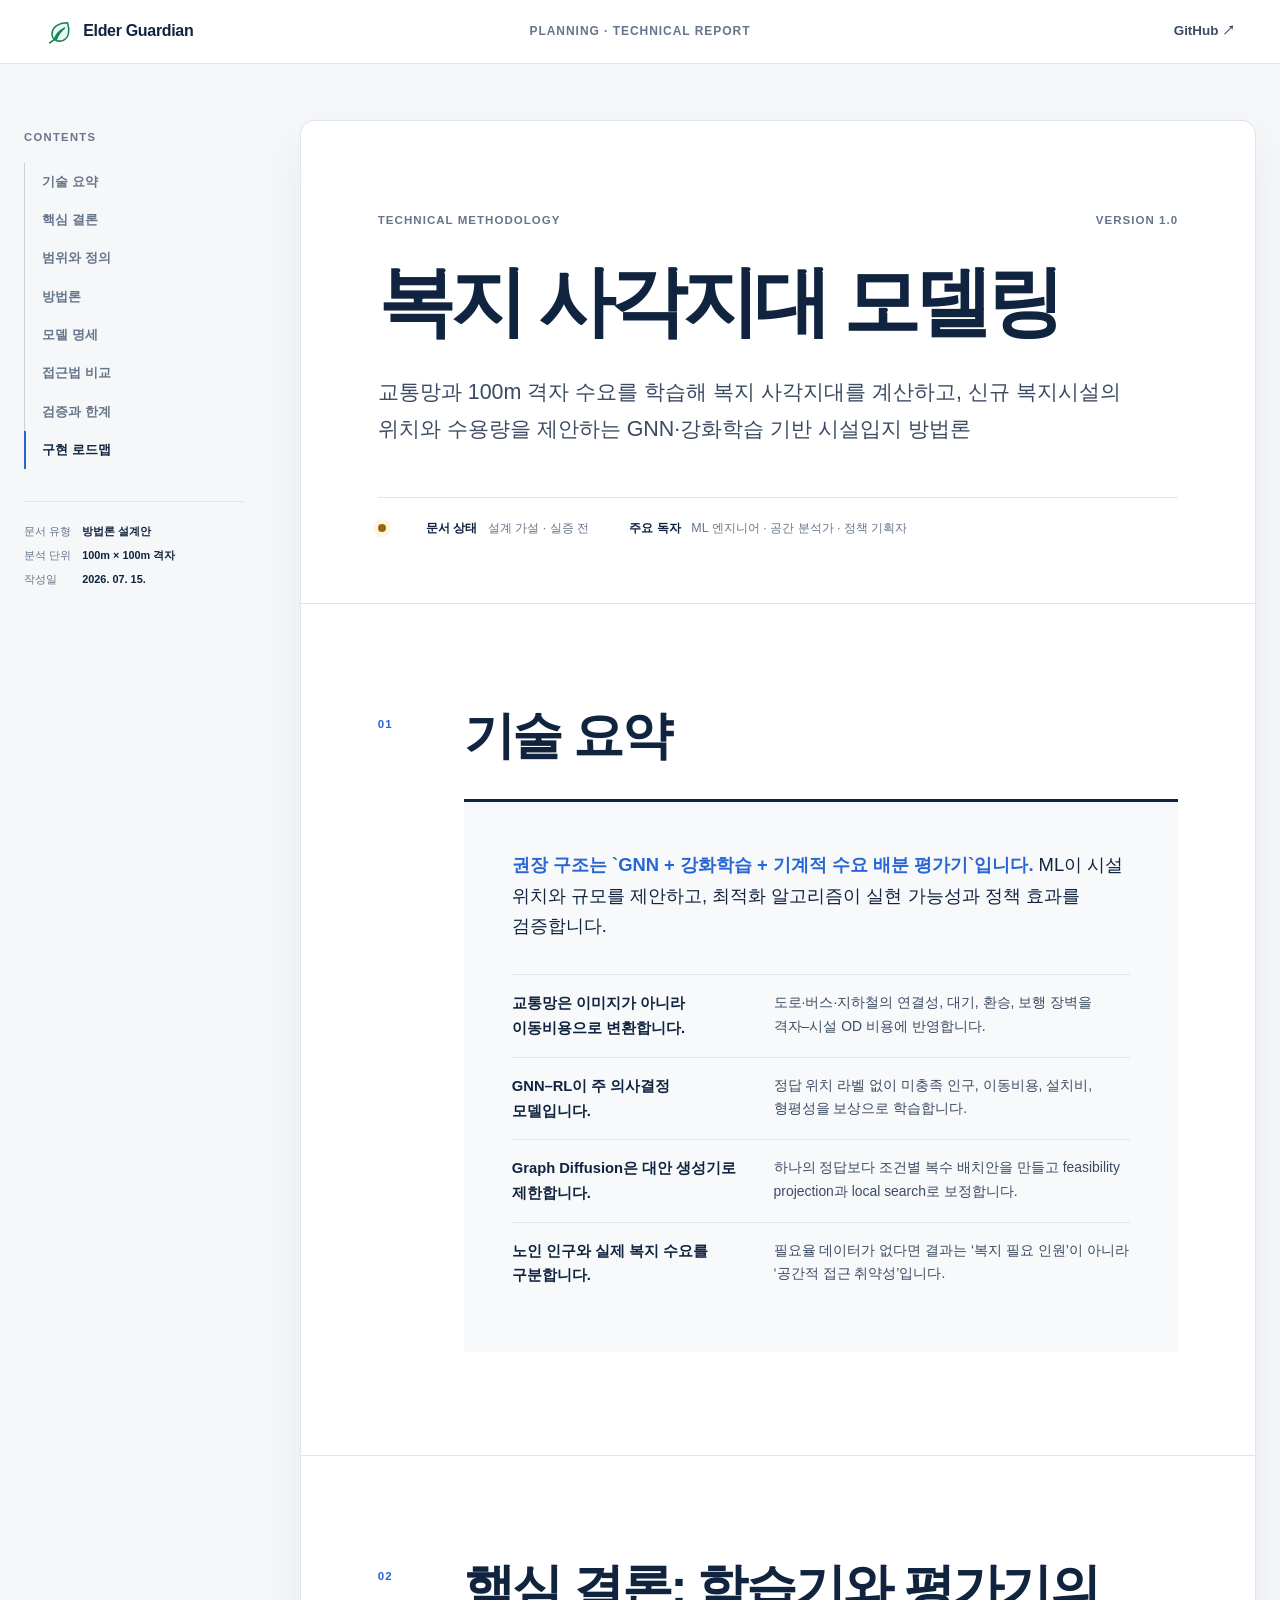
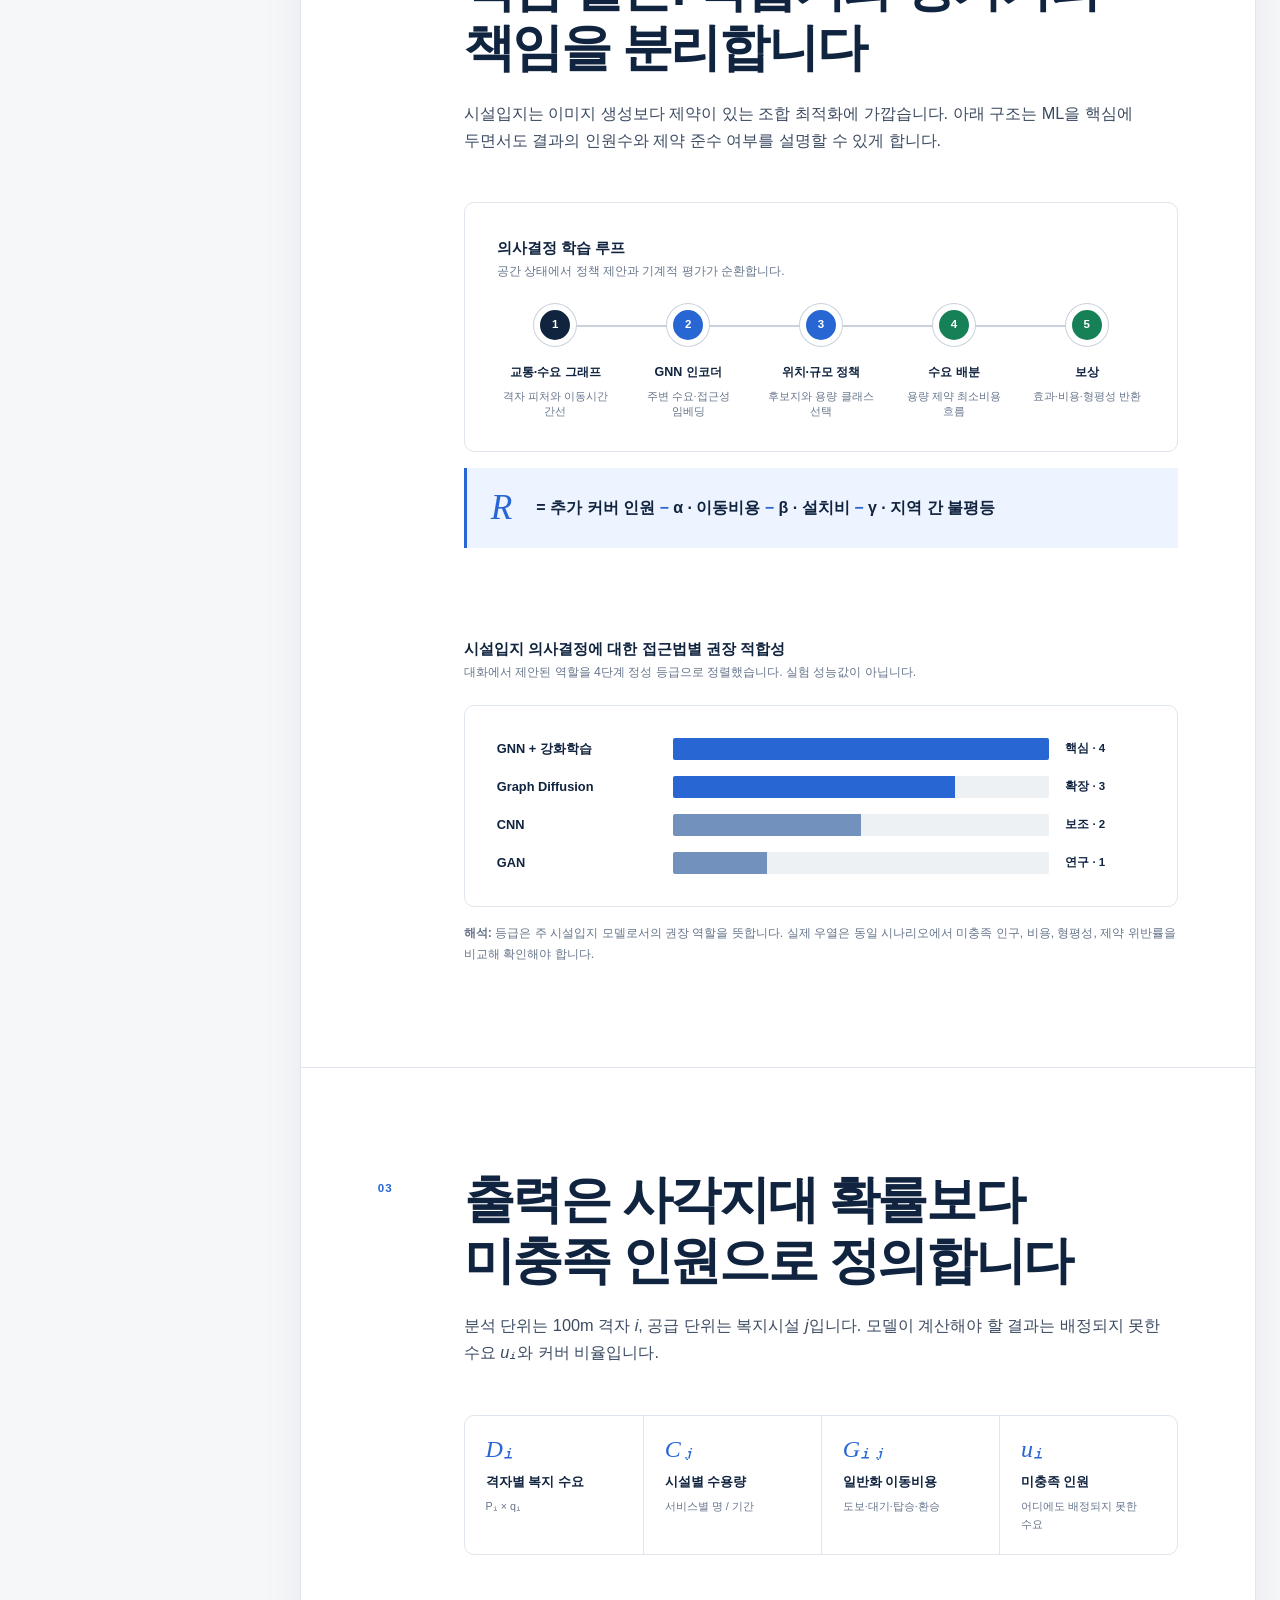
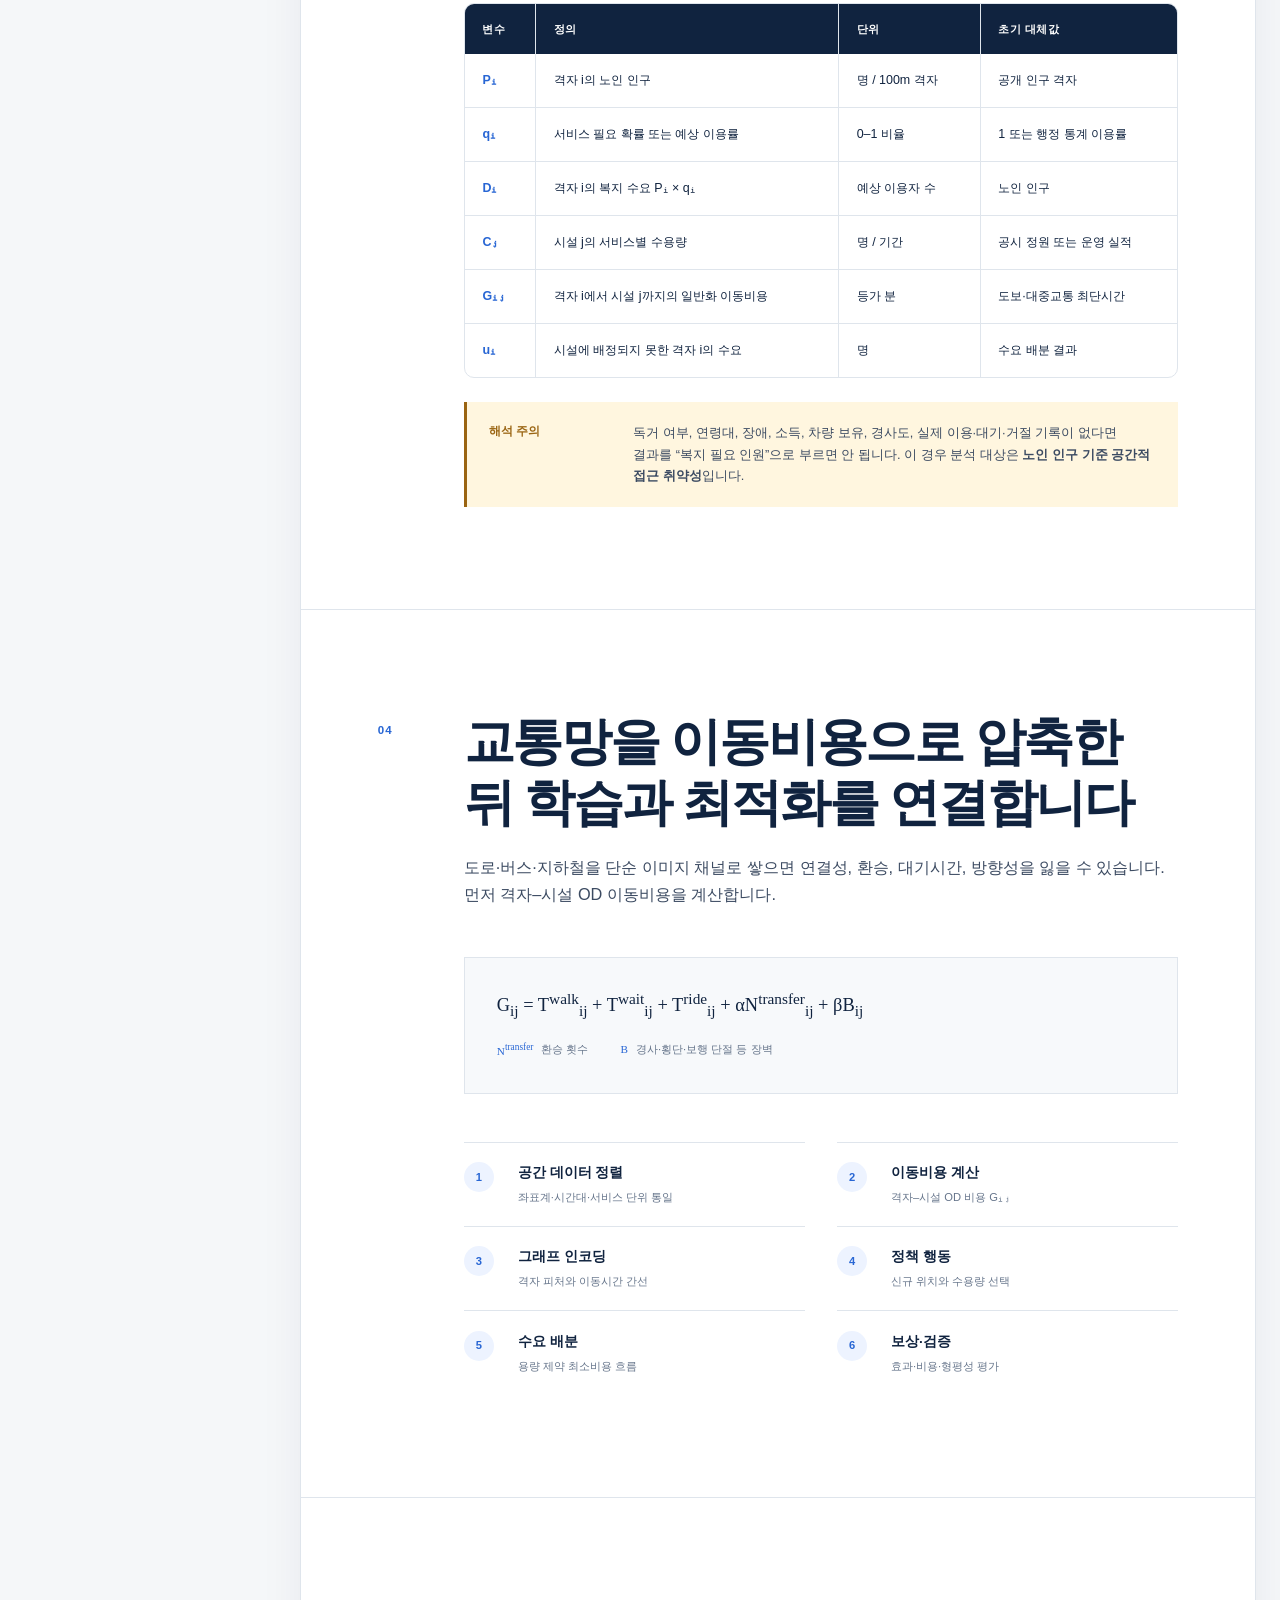
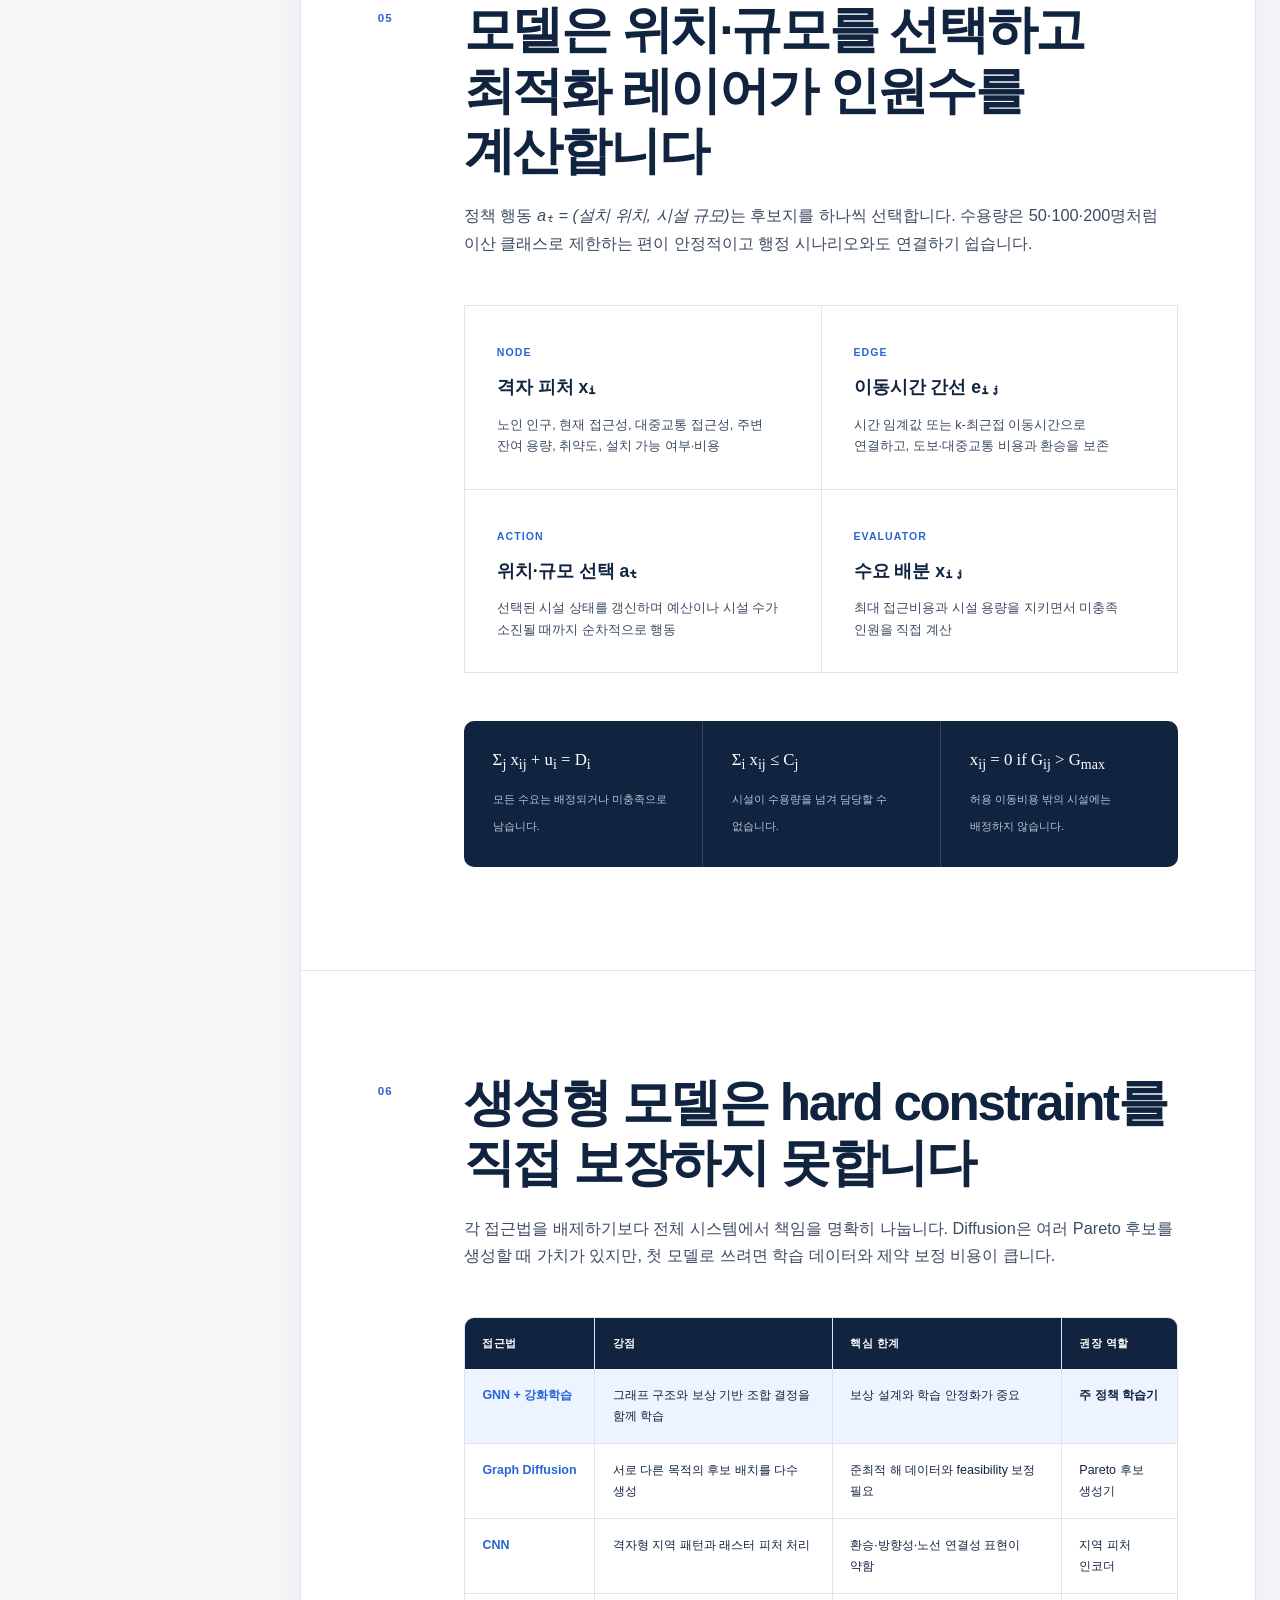
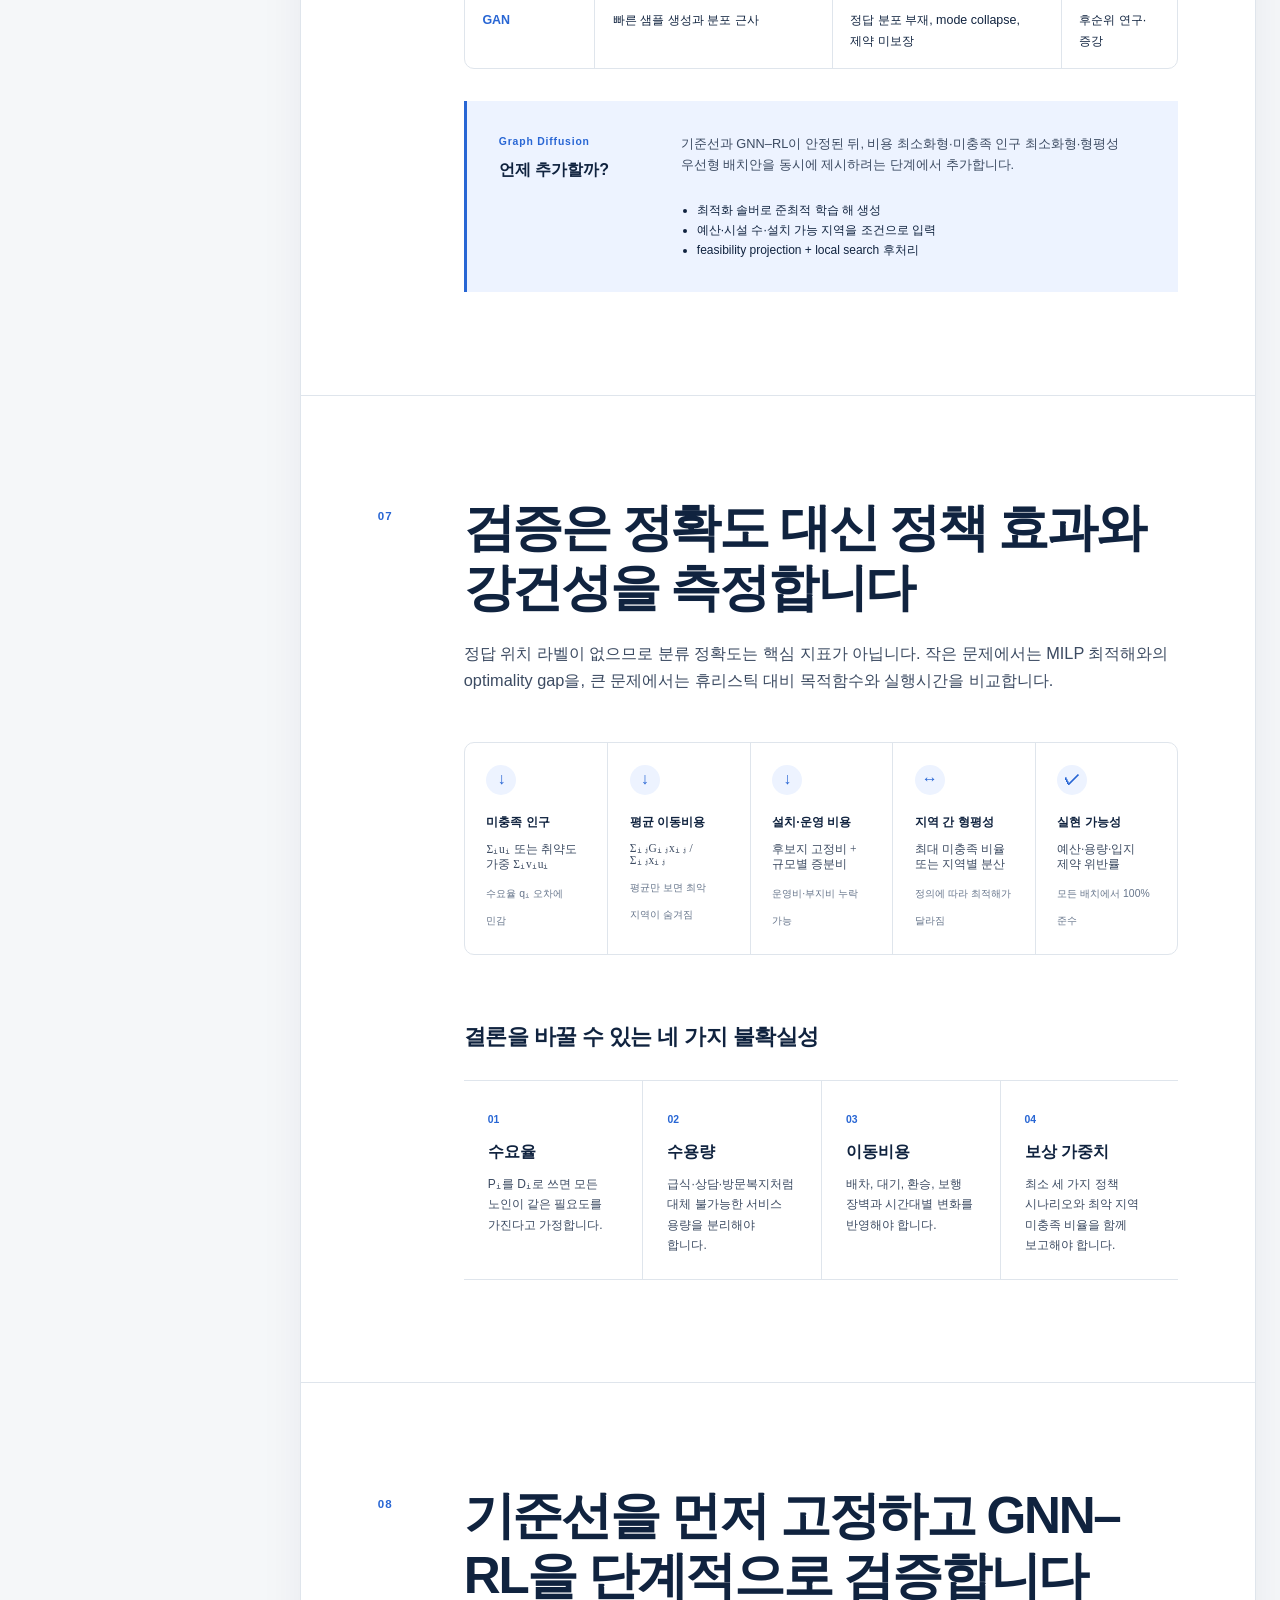
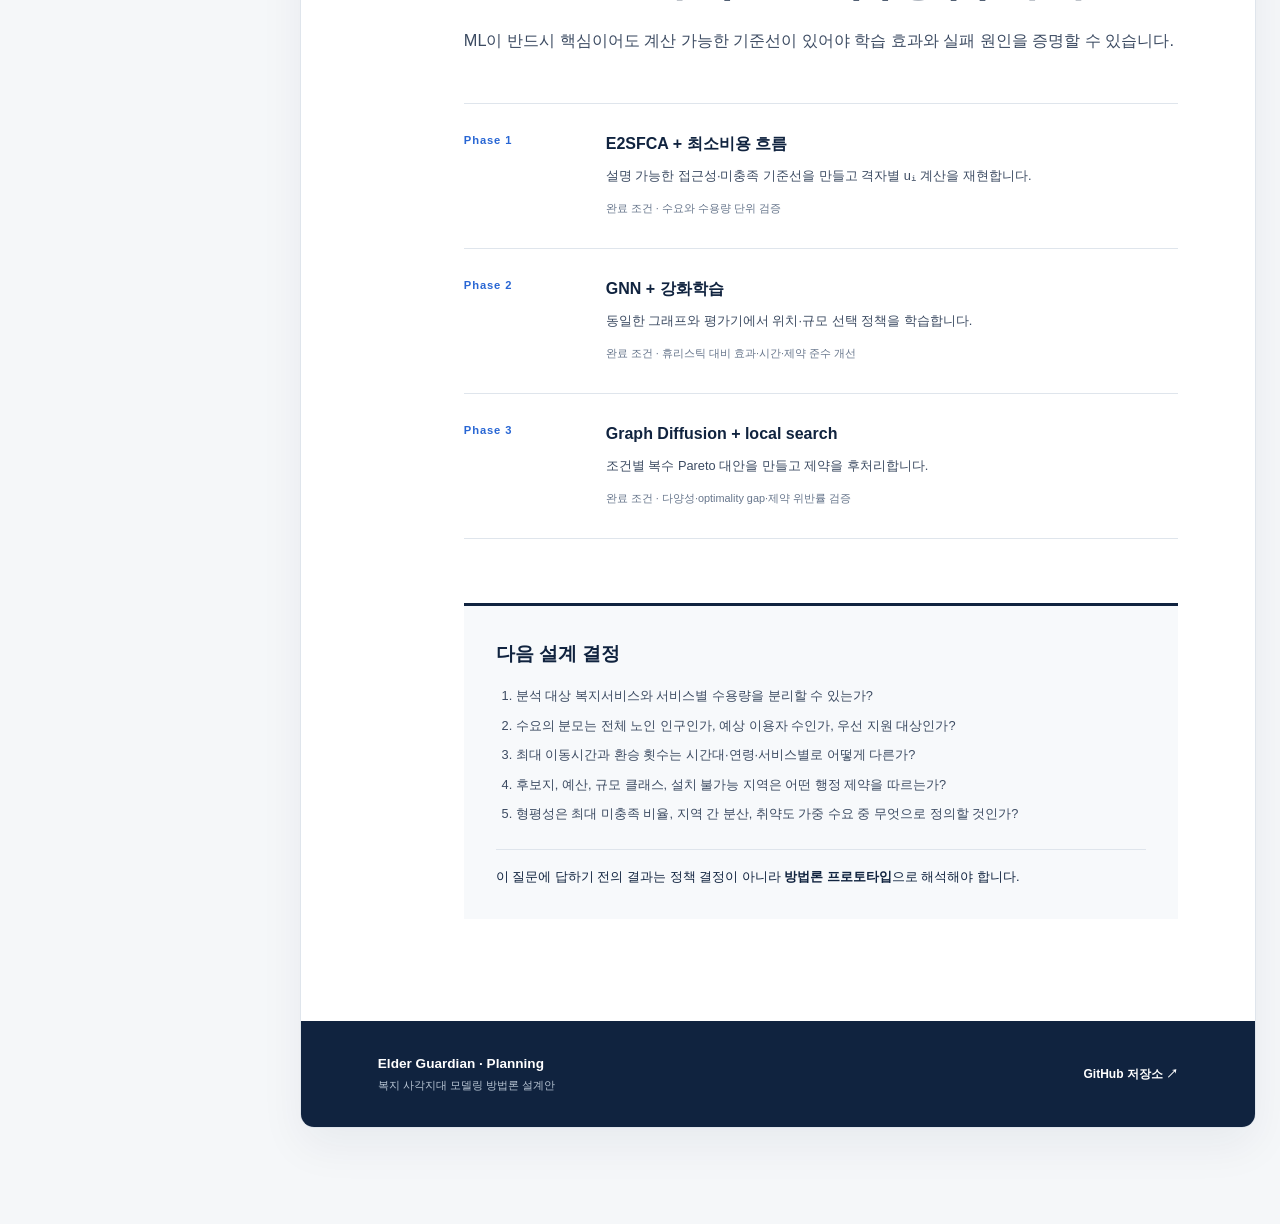
==== site/index.html @ f7ebfa1b "복지 사각지대 모델링 보고서 추가" ====
<!doctype html>
<html lang="ko">
  <head>
    <meta charset="UTF-8" />
    <meta name="viewport" content="width=device-width, initial-scale=1.0" />
    <meta name="description" content="복지 사각지대를 찾고 신규 복지시설의 위치와 수용량을 제안하는 GNN·강화학습 기반 시설입지 방법론 보고서" />
    <meta name="theme-color" content="#10233f" />
    <title>복지 사각지대 모델링 | Elder Guardian</title>
    <link rel="stylesheet" href="./report.css" />
    <script defer src="./report.js"></script>
  </head>
  <body>
    <a class="skip-link" href="#content">본문으로 건너뛰기</a>

    <header class="topbar">
      <a class="brand" href="#top" aria-label="보고서 처음으로">
        <svg viewBox="0 0 36 36" aria-hidden="true"><path d="M29 6C17 6 9 12 9 21c0 3 1 5 3 7 2-7 7-12 13-15-5 4-9 9-11 16 3 1 6 1 9 0 8-3 9-13 6-23Z"/><path d="m13 27-7 5"/></svg>
        <span>Elder Guardian</span>
      </a>
      <span class="topbar-title">Planning · Technical Report</span>
      <a class="github" href="https://github.com/Elder-Gardian/Planning" target="_blank" rel="noreferrer">
        GitHub <span aria-hidden="true">↗</span>
      </a>
    </header>

    <div class="page-shell" id="top">
      <aside class="toc" aria-label="보고서 목차">
        <p>Contents</p>
        <nav>
          <a href="#summary">기술 요약</a>
          <a href="#finding">핵심 결론</a>
          <a href="#scope">범위와 정의</a>
          <a href="#method">방법론</a>
          <a href="#model">모델 명세</a>
          <a href="#comparison">접근법 비교</a>
          <a href="#validation">검증과 한계</a>
          <a href="#roadmap">구현 로드맵</a>
        </nav>
        <div class="toc-meta">
          <span>문서 유형</span><strong>방법론 설계안</strong>
          <span>분석 단위</span><strong>100m × 100m 격자</strong>
          <span>작성일</span><strong>2026. 07. 15.</strong>
        </div>
      </aside>

      <main class="report" id="content">
        <header class="report-header">
          <div class="report-meta">
            <span>Technical methodology</span>
            <span>Version 1.0</span>
          </div>
          <h1>복지 사각지대 모델링</h1>
          <p class="dek">교통망과 100m 격자 수요를 학습해 복지 사각지대를 계산하고, 신규 복지시설의 위치와 수용량을 제안하는 GNN·강화학습 기반 시설입지 방법론</p>
          <div class="report-status">
            <span class="status-dot"></span>
            <p><strong>문서 상태</strong> 설계 가설 · 실증 전</p>
            <p><strong>주요 독자</strong> ML 엔지니어 · 공간 분석가 · 정책 기획자</p>
          </div>
        </header>

        <section class="section" id="summary">
          <div class="section-number">01</div>
          <div class="section-body">
            <h2>기술 요약</h2>
            <div class="summary-box">
              <p class="summary-lead"><strong>권장 구조는 `GNN + 강화학습 + 기계적 수요 배분 평가기`입니다.</strong> ML이 시설 위치와 규모를 제안하고, 최적화 알고리즘이 실현 가능성과 정책 효과를 검증합니다.</p>
              <ul class="summary-list">
                <li><strong>교통망은 이미지가 아니라 이동비용으로 변환합니다.</strong><span>도로·버스·지하철의 연결성, 대기, 환승, 보행 장벽을 격자–시설 OD 비용에 반영합니다.</span></li>
                <li><strong>GNN–RL이 주 의사결정 모델입니다.</strong><span>정답 위치 라벨 없이 미충족 인구, 이동비용, 설치비, 형평성을 보상으로 학습합니다.</span></li>
                <li><strong>Graph Diffusion은 대안 생성기로 제한합니다.</strong><span>하나의 정답보다 조건별 복수 배치안을 만들고 feasibility projection과 local search로 보정합니다.</span></li>
                <li><strong>노인 인구와 실제 복지 수요를 구분합니다.</strong><span>필요율 데이터가 없다면 결과는 ‘복지 필요 인원’이 아니라 ‘공간적 접근 취약성’입니다.</span></li>
              </ul>
            </div>
          </div>
        </section>

        <section class="section" id="finding">
          <div class="section-number">02</div>
          <div class="section-body">
            <h2>핵심 결론: 학습기와 평가기의 책임을 분리합니다</h2>
            <p class="section-intro">시설입지는 이미지 생성보다 제약이 있는 조합 최적화에 가깝습니다. 아래 구조는 ML을 핵심에 두면서도 결과의 인원수와 제약 준수 여부를 설명할 수 있게 합니다.</p>

            <figure class="flow-figure" aria-labelledby="flow-title">
              <figcaption>
                <strong id="flow-title">의사결정 학습 루프</strong>
                <span>공간 상태에서 정책 제안과 기계적 평가가 순환합니다.</span>
              </figcaption>
              <ol class="model-flow">
                <li><span>1</span><strong>교통·수요 그래프</strong><small>격자 피처와 이동시간 간선</small></li>
                <li><span>2</span><strong>GNN 인코더</strong><small>주변 수요·접근성 임베딩</small></li>
                <li><span>3</span><strong>위치·규모 정책</strong><small>후보지와 용량 클래스 선택</small></li>
                <li><span>4</span><strong>수요 배분</strong><small>용량 제약 최소비용 흐름</small></li>
                <li><span>5</span><strong>보상</strong><small>효과·비용·형평성 반환</small></li>
              </ol>
            </figure>

            <div class="formula-panel" aria-label="강화학습 보상 함수">
              <span>R</span>
              <p>= 추가 커버 인원 <b>−</b> α · 이동비용 <b>−</b> β · 설치비 <b>−</b> γ · 지역 간 불평등</p>
            </div>

            <figure class="chart-figure" aria-labelledby="chart-title">
              <figcaption>
                <strong id="chart-title">시설입지 의사결정에 대한 접근법별 권장 적합성</strong>
                <span>대화에서 제안된 역할을 4단계 정성 등급으로 정렬했습니다. 실험 성능값이 아닙니다.</span>
              </figcaption>
              <div class="bar-chart" role="img" aria-label="GNN 강화학습 핵심 4, Graph Diffusion 확장 3, CNN 보조 2, GAN 연구 1">
                <div class="bar-row"><span class="bar-label">GNN + 강화학습</span><div class="bar-track"><i style="--value:100%"></i></div><b>핵심 · 4</b></div>
                <div class="bar-row"><span class="bar-label">Graph Diffusion</span><div class="bar-track"><i style="--value:75%"></i></div><b>확장 · 3</b></div>
                <div class="bar-row"><span class="bar-label">CNN</span><div class="bar-track"><i style="--value:50%"></i></div><b>보조 · 2</b></div>
                <div class="bar-row"><span class="bar-label">GAN</span><div class="bar-track"><i style="--value:25%"></i></div><b>연구 · 1</b></div>
              </div>
              <p class="figure-note"><strong>해석:</strong> 등급은 주 시설입지 모델로서의 권장 역할을 뜻합니다. 실제 우열은 동일 시나리오에서 미충족 인구, 비용, 형평성, 제약 위반률을 비교해 확인해야 합니다.</p>
            </figure>
          </div>
        </section>

        <section class="section" id="scope">
          <div class="section-number">03</div>
          <div class="section-body">
            <h2>출력은 사각지대 확률보다 미충족 인원으로 정의합니다</h2>
            <p class="section-intro">분석 단위는 100m 격자 <i>i</i>, 공급 단위는 복지시설 <i>j</i>입니다. 모델이 계산해야 할 결과는 배정되지 못한 수요 <i>uᵢ</i>와 커버 비율입니다.</p>

            <div class="definition-strip">
              <div><span>Dᵢ</span><strong>격자별 복지 수요</strong><small>Pᵢ × qᵢ</small></div>
              <div><span>Cⱼ</span><strong>시설별 수용량</strong><small>서비스별 명 / 기간</small></div>
              <div><span>Gᵢⱼ</span><strong>일반화 이동비용</strong><small>도보·대기·탑승·환승</small></div>
              <div><span>uᵢ</span><strong>미충족 인원</strong><small>어디에도 배정되지 못한 수요</small></div>
            </div>

            <div class="table-frame" role="region" aria-label="모델 변수 정의표" tabindex="0">
              <table>
                <thead><tr><th>변수</th><th>정의</th><th>단위</th><th>초기 대체값</th></tr></thead>
                <tbody>
                  <tr><th>Pᵢ</th><td>격자 i의 노인 인구</td><td>명 / 100m 격자</td><td>공개 인구 격자</td></tr>
                  <tr><th>qᵢ</th><td>서비스 필요 확률 또는 예상 이용률</td><td>0–1 비율</td><td>1 또는 행정 통계 이용률</td></tr>
                  <tr><th>Dᵢ</th><td>격자 i의 복지 수요 Pᵢ × qᵢ</td><td>예상 이용자 수</td><td>노인 인구</td></tr>
                  <tr><th>Cⱼ</th><td>시설 j의 서비스별 수용량</td><td>명 / 기간</td><td>공시 정원 또는 운영 실적</td></tr>
                  <tr><th>Gᵢⱼ</th><td>격자 i에서 시설 j까지의 일반화 이동비용</td><td>등가 분</td><td>도보·대중교통 최단시간</td></tr>
                  <tr><th>uᵢ</th><td>시설에 배정되지 못한 격자 i의 수요</td><td>명</td><td>수요 배분 결과</td></tr>
                </tbody>
              </table>
            </div>

            <aside class="caveat">
              <span>해석 주의</span>
              <p>독거 여부, 연령대, 장애, 소득, 차량 보유, 경사도, 실제 이용·대기·거절 기록이 없다면 결과를 “복지 필요 인원”으로 부르면 안 됩니다. 이 경우 분석 대상은 <strong>노인 인구 기준 공간적 접근 취약성</strong>입니다.</p>
            </aside>
          </div>
        </section>

        <section class="section" id="method">
          <div class="section-number">04</div>
          <div class="section-body">
            <h2>교통망을 이동비용으로 압축한 뒤 학습과 최적화를 연결합니다</h2>
            <p class="section-intro">도로·버스·지하철을 단순 이미지 채널로 쌓으면 연결성, 환승, 대기시간, 방향성을 잃을 수 있습니다. 먼저 격자–시설 OD 이동비용을 계산합니다.</p>

            <div class="equation-card">
              <p>G<sub>ij</sub> = T<sup>walk</sup><sub>ij</sub> + T<sup>wait</sup><sub>ij</sub> + T<sup>ride</sup><sub>ij</sub> + αN<sup>transfer</sup><sub>ij</sub> + βB<sub>ij</sub></p>
              <dl><div><dt>N<sup>transfer</sup></dt><dd>환승 횟수</dd></div><div><dt>B</dt><dd>경사·횡단·보행 단절 등 장벽</dd></div></dl>
            </div>

            <ol class="pipeline">
              <li><span>1</span><div><strong>공간 데이터 정렬</strong><small>좌표계·시간대·서비스 단위 통일</small></div></li>
              <li><span>2</span><div><strong>이동비용 계산</strong><small>격자–시설 OD 비용 Gᵢⱼ</small></div></li>
              <li><span>3</span><div><strong>그래프 인코딩</strong><small>격자 피처와 이동시간 간선</small></div></li>
              <li><span>4</span><div><strong>정책 행동</strong><small>신규 위치와 수용량 선택</small></div></li>
              <li><span>5</span><div><strong>수요 배분</strong><small>용량 제약 최소비용 흐름</small></div></li>
              <li><span>6</span><div><strong>보상·검증</strong><small>효과·비용·형평성 평가</small></div></li>
            </ol>
          </div>
        </section>

        <section class="section" id="model">
          <div class="section-number">05</div>
          <div class="section-body">
            <h2>모델은 위치·규모를 선택하고 최적화 레이어가 인원수를 계산합니다</h2>
            <p class="section-intro">정책 행동 <i>aₜ = (설치 위치, 시설 규모)</i>는 후보지를 하나씩 선택합니다. 수용량은 50·100·200명처럼 이산 클래스로 제한하는 편이 안정적이고 행정 시나리오와도 연결하기 쉽습니다.</p>

            <div class="spec-grid">
              <article><span>Node</span><h3>격자 피처 xᵢ</h3><p>노인 인구, 현재 접근성, 대중교통 접근성, 주변 잔여 용량, 취약도, 설치 가능 여부·비용</p></article>
              <article><span>Edge</span><h3>이동시간 간선 eᵢⱼ</h3><p>시간 임계값 또는 k-최근접 이동시간으로 연결하고, 도보·대중교통 비용과 환승을 보존</p></article>
              <article><span>Action</span><h3>위치·규모 선택 aₜ</h3><p>선택된 시설 상태를 갱신하며 예산이나 시설 수가 소진될 때까지 순차적으로 행동</p></article>
              <article><span>Evaluator</span><h3>수요 배분 xᵢⱼ</h3><p>최대 접근비용과 시설 용량을 지키면서 미충족 인원을 직접 계산</p></article>
            </div>

            <div class="constraint-panel">
              <div><p>Σ<sub>j</sub> x<sub>ij</sub> + u<sub>i</sub> = D<sub>i</sub></p><small>모든 수요는 배정되거나 미충족으로 남습니다.</small></div>
              <div><p>Σ<sub>i</sub> x<sub>ij</sub> ≤ C<sub>j</sub></p><small>시설이 수용량을 넘겨 담당할 수 없습니다.</small></div>
              <div><p>x<sub>ij</sub> = 0 if G<sub>ij</sub> &gt; G<sub>max</sub></p><small>허용 이동비용 밖의 시설에는 배정하지 않습니다.</small></div>
            </div>
          </div>
        </section>

        <section class="section" id="comparison">
          <div class="section-number">06</div>
          <div class="section-body">
            <h2>생성형 모델은 hard constraint를 직접 보장하지 못합니다</h2>
            <p class="section-intro">각 접근법을 배제하기보다 전체 시스템에서 책임을 명확히 나눕니다. Diffusion은 여러 Pareto 후보를 생성할 때 가치가 있지만, 첫 모델로 쓰려면 학습 데이터와 제약 보정 비용이 큽니다.</p>

            <div class="table-frame" role="region" aria-label="ML 접근법 비교표" tabindex="0">
              <table>
                <thead><tr><th>접근법</th><th>강점</th><th>핵심 한계</th><th>권장 역할</th></tr></thead>
                <tbody>
                  <tr class="focus"><th>GNN + 강화학습</th><td>그래프 구조와 보상 기반 조합 결정을 함께 학습</td><td>보상 설계와 학습 안정화가 중요</td><td><strong>주 정책 학습기</strong></td></tr>
                  <tr><th>Graph Diffusion</th><td>서로 다른 목적의 후보 배치를 다수 생성</td><td>준최적 해 데이터와 feasibility 보정 필요</td><td>Pareto 후보 생성기</td></tr>
                  <tr><th>CNN</th><td>격자형 지역 패턴과 래스터 피처 처리</td><td>환승·방향성·노선 연결성 표현이 약함</td><td>지역 피처 인코더</td></tr>
                  <tr><th>GAN</th><td>빠른 샘플 생성과 분포 근사</td><td>정답 분포 부재, mode collapse, 제약 미보장</td><td>후순위 연구·증강</td></tr>
                </tbody>
              </table>
            </div>

            <div class="diffusion-note">
              <div><span>Graph Diffusion</span><strong>언제 추가할까?</strong></div>
              <p>기준선과 GNN–RL이 안정된 뒤, 비용 최소화형·미충족 인구 최소화형·형평성 우선형 배치안을 동시에 제시하려는 단계에서 추가합니다.</p>
              <ul><li>최적화 솔버로 준최적 학습 해 생성</li><li>예산·시설 수·설치 가능 지역을 조건으로 입력</li><li>feasibility projection + local search 후처리</li></ul>
            </div>
          </div>
        </section>

        <section class="section" id="validation">
          <div class="section-number">07</div>
          <div class="section-body">
            <h2>검증은 정확도 대신 정책 효과와 강건성을 측정합니다</h2>
            <p class="section-intro">정답 위치 라벨이 없으므로 분류 정확도는 핵심 지표가 아닙니다. 작은 문제에서는 MILP 최적해와의 optimality gap을, 큰 문제에서는 휴리스틱 대비 목적함수와 실행시간을 비교합니다.</p>

            <div class="metric-list">
              <div><span>↓</span><strong>미충족 인구</strong><p>Σᵢuᵢ 또는 취약도 가중 Σᵢvᵢuᵢ</p><small>수요율 qᵢ 오차에 민감</small></div>
              <div><span>↓</span><strong>평균 이동비용</strong><p>ΣᵢⱼGᵢⱼxᵢⱼ / Σᵢⱼxᵢⱼ</p><small>평균만 보면 최악 지역이 숨겨짐</small></div>
              <div><span>↓</span><strong>설치·운영 비용</strong><p>후보지 고정비 + 규모별 증분비</p><small>운영비·부지비 누락 가능</small></div>
              <div><span>↔</span><strong>지역 간 형평성</strong><p>최대 미충족 비율 또는 지역별 분산</p><small>정의에 따라 최적해가 달라짐</small></div>
              <div><span>✓</span><strong>실현 가능성</strong><p>예산·용량·입지 제약 위반률</p><small>모든 배치에서 100% 준수</small></div>
            </div>

            <h3 class="subheading">결론을 바꿀 수 있는 네 가지 불확실성</h3>
            <div class="risk-grid">
              <article><span>01</span><h4>수요율</h4><p>Pᵢ를 Dᵢ로 쓰면 모든 노인이 같은 필요도를 가진다고 가정합니다.</p></article>
              <article><span>02</span><h4>수용량</h4><p>급식·상담·방문복지처럼 대체 불가능한 서비스 용량을 분리해야 합니다.</p></article>
              <article><span>03</span><h4>이동비용</h4><p>배차, 대기, 환승, 보행 장벽과 시간대별 변화를 반영해야 합니다.</p></article>
              <article><span>04</span><h4>보상 가중치</h4><p>최소 세 가지 정책 시나리오와 최악 지역 미충족 비율을 함께 보고해야 합니다.</p></article>
            </div>
          </div>
        </section>

        <section class="section" id="roadmap">
          <div class="section-number">08</div>
          <div class="section-body">
            <h2>기준선을 먼저 고정하고 GNN–RL을 단계적으로 검증합니다</h2>
            <p class="section-intro">ML이 반드시 핵심이어도 계산 가능한 기준선이 있어야 학습 효과와 실패 원인을 증명할 수 있습니다.</p>

            <ol class="roadmap">
              <li><span>Phase 1</span><div><strong>E2SFCA + 최소비용 흐름</strong><p>설명 가능한 접근성·미충족 기준선을 만들고 격자별 uᵢ 계산을 재현합니다.</p><small>완료 조건 · 수요와 수용량 단위 검증</small></div></li>
              <li><span>Phase 2</span><div><strong>GNN + 강화학습</strong><p>동일한 그래프와 평가기에서 위치·규모 선택 정책을 학습합니다.</p><small>완료 조건 · 휴리스틱 대비 효과·시간·제약 준수 개선</small></div></li>
              <li><span>Phase 3</span><div><strong>Graph Diffusion + local search</strong><p>조건별 복수 Pareto 대안을 만들고 제약을 후처리합니다.</p><small>완료 조건 · 다양성·optimality gap·제약 위반률 검증</small></div></li>
            </ol>

            <div class="next-questions">
              <h3>다음 설계 결정</h3>
              <ol>
                <li>분석 대상 복지서비스와 서비스별 수용량을 분리할 수 있는가?</li>
                <li>수요의 분모는 전체 노인 인구인가, 예상 이용자 수인가, 우선 지원 대상인가?</li>
                <li>최대 이동시간과 환승 횟수는 시간대·연령·서비스별로 어떻게 다른가?</li>
                <li>후보지, 예산, 규모 클래스, 설치 불가능 지역은 어떤 행정 제약을 따르는가?</li>
                <li>형평성은 최대 미충족 비율, 지역 간 분산, 취약도 가중 수요 중 무엇으로 정의할 것인가?</li>
              </ol>
              <p>이 질문에 답하기 전의 결과는 정책 결정이 아니라 <strong>방법론 프로토타입</strong>으로 해석해야 합니다.</p>
            </div>
          </div>
        </section>

        <footer class="report-footer">
          <div><strong>Elder Guardian · Planning</strong><span>복지 사각지대 모델링 방법론 설계안</span></div>
          <a href="https://github.com/Elder-Gardian/Planning" target="_blank" rel="noreferrer">GitHub 저장소 ↗</a>
        </footer>
      </main>
    </div>
  </body>
</html>
---- site/report.css ----
:root {
  --ink: #10233f;
  --ink-soft: #3c4b62;
  --muted: #66758b;
  --line: #dfe5ec;
  --line-strong: #c8d1dc;
  --paper: #ffffff;
  --canvas: #f5f7f9;
  --blue: #2866d4;
  --blue-soft: #edf3ff;
  --green: #168157;
  --green-soft: #eaf7f1;
  --amber: #9a6411;
  --amber-soft: #fff6df;
  --radius: 10px;
  --font: "Pretendard Variable", Pretendard, "Noto Sans KR", Inter, -apple-system, BlinkMacSystemFont, "Segoe UI", sans-serif;
}

* { box-sizing: border-box; }
html { scroll-behavior: smooth; }
body { margin: 0; color: var(--ink); background: var(--canvas); font-family: var(--font); line-height: 1.68; word-break: keep-all; }
a { color: inherit; text-decoration: none; }
svg { display: block; }
.skip-link { position: fixed; top: 0; left: 1rem; z-index: 100; padding: .8rem 1rem; color: white; background: var(--ink); transform: translateY(-120%); }
.skip-link:focus { transform: translateY(0); }

.topbar { position: sticky; top: 0; z-index: 20; display: grid; grid-template-columns: 1fr auto 1fr; align-items: center; min-height: 64px; padding: 0 clamp(1rem, 3.5vw, 3rem); background: rgba(255,255,255,.96); border-bottom: 1px solid var(--line); backdrop-filter: blur(12px); }
.brand { display: inline-flex; align-items: center; gap: .65rem; width: max-content; font-size: 1rem; font-weight: 800; letter-spacing: -.02em; }
.brand svg { width: 28px; height: 28px; fill: var(--green-soft); stroke: var(--green); stroke-width: 2; stroke-linecap: round; stroke-linejoin: round; }
.topbar-title { color: var(--muted); font-size: .75rem; font-weight: 700; letter-spacing: .08em; text-transform: uppercase; }
.github { justify-self: end; color: var(--ink-soft); font-size: .84rem; font-weight: 750; }
.github:hover { color: var(--blue); }

.page-shell { display: grid; grid-template-columns: 220px minmax(0, 1080px); gap: 3.5rem; align-items: start; width: min(100% - 3rem, 1380px); margin: 0 auto; padding: 3.5rem 0 6rem; }
.toc { position: sticky; top: 100px; padding: .5rem 0; }
.toc > p { margin: 0 0 1rem; color: var(--muted); font-size: .7rem; font-weight: 850; letter-spacing: .12em; text-transform: uppercase; }
.toc nav { display: flex; flex-direction: column; border-left: 1px solid var(--line-strong); }
.toc nav a { padding: .5rem 0 .5rem 1rem; color: var(--muted); border-left: 2px solid transparent; font-size: .83rem; font-weight: 650; transform: translateX(-1px); transition: color .2s, border-color .2s; }
.toc nav a:hover, .toc nav a.active { color: var(--ink); border-left-color: var(--blue); }
.toc-meta { display: grid; grid-template-columns: auto 1fr; gap: .35rem .7rem; margin-top: 2rem; padding-top: 1.25rem; border-top: 1px solid var(--line); font-size: .68rem; }
.toc-meta span { color: var(--muted); }.toc-meta strong { font-weight: 700; }

.report { min-width: 0; background: var(--paper); border: 1px solid var(--line); border-radius: 14px; box-shadow: 0 18px 45px rgba(16,35,63,.06); overflow: hidden; }
.report-header { padding: clamp(3rem, 7vw, 6.5rem) clamp(1.4rem, 6vw, 6rem) 4rem; border-bottom: 1px solid var(--line); }
.report-meta { display: flex; justify-content: space-between; margin-bottom: 2rem; color: var(--muted); font-size: .72rem; font-weight: 750; letter-spacing: .09em; text-transform: uppercase; }
.report-header h1 { max-width: 850px; margin: 0; font-size: clamp(2.8rem, 6vw, 5.8rem); line-height: 1.04; letter-spacing: -.065em; }
.dek { max-width: 820px; margin: 2rem 0 0; color: var(--ink-soft); font-size: clamp(1.05rem, 2vw, 1.34rem); line-height: 1.75; }
.report-status { display: flex; flex-wrap: wrap; gap: 1rem 2.5rem; align-items: center; margin-top: 3rem; padding-top: 1.25rem; border-top: 1px solid var(--line); color: var(--muted); font-size: .78rem; }
.report-status p { margin: 0; }.report-status strong { margin-right: .45rem; color: var(--ink); }.status-dot { width: 8px; height: 8px; background: var(--amber); border-radius: 50%; box-shadow: 0 0 0 5px var(--amber-soft); }

.section { display: grid; grid-template-columns: 54px minmax(0, 1fr); gap: 2rem; padding: clamp(4rem, 8vw, 7rem) clamp(1.4rem, 6vw, 6rem); scroll-margin-top: 70px; }
.section + .section { border-top: 1px solid var(--line); }
.section-number { padding-top: .55rem; color: var(--blue); font-size: .72rem; font-weight: 850; letter-spacing: .1em; }
.section-body { min-width: 0; }
.section h2 { max-width: 820px; margin: 0; font-size: clamp(2rem, 4vw, 3.35rem); line-height: 1.18; letter-spacing: -.045em; }
.section-intro { max-width: 800px; margin: 1.3rem 0 3rem; color: var(--ink-soft); font-size: 1.02rem; }
.subheading { margin: 4rem 0 1.5rem; font-size: 1.35rem; letter-spacing: -.025em; }

.summary-box { margin-top: 2rem; padding: clamp(1.5rem, 4vw, 3rem); background: #f7f9fb; border-top: 3px solid var(--ink); }
.summary-lead { margin: 0 0 2rem; font-size: 1.15rem; }.summary-lead strong { color: var(--blue); }
.summary-list { margin: 0; padding: 0; list-style: none; }
.summary-list li { display: grid; grid-template-columns: minmax(220px, .8fr) 1.2fr; gap: 1.5rem; padding: 1rem 0; border-top: 1px solid var(--line); }
.summary-list li strong { font-size: .92rem; }.summary-list li span { color: var(--ink-soft); font-size: .87rem; }

figure { margin: 0; }
figure figcaption { display: flex; flex-direction: column; margin-bottom: 1.4rem; }
figure figcaption strong { font-size: .96rem; }.figure-note, figure figcaption span { color: var(--muted); font-size: .77rem; }
.flow-figure { margin-top: 3rem; padding: 2rem; border: 1px solid var(--line); border-radius: var(--radius); }
.model-flow { position: relative; display: grid; grid-template-columns: repeat(5, 1fr); gap: 1rem; margin: 0; padding: 0; list-style: none; }
.model-flow::before { content: ""; position: absolute; top: 21px; right: 8%; left: 8%; border-top: 2px solid var(--line-strong); }
.model-flow li { position: relative; display: flex; align-items: center; flex-direction: column; text-align: center; }
.model-flow li > span { z-index: 1; display: grid; place-items: center; width: 42px; height: 42px; margin-bottom: 1rem; color: white; background: var(--ink); border: 6px solid white; border-radius: 50%; box-shadow: 0 0 0 1px var(--line-strong); font-size: .72rem; font-weight: 850; }
.model-flow li:nth-child(2) > span, .model-flow li:nth-child(3) > span { background: var(--blue); }.model-flow li:nth-child(4) > span, .model-flow li:nth-child(5) > span { background: var(--green); }
.model-flow strong { font-size: .78rem; }.model-flow small { margin-top: .35rem; color: var(--muted); font-size: .68rem; line-height: 1.4; }
.formula-panel { display: flex; align-items: center; gap: 1.5rem; margin: 1rem 0 4rem; padding: 1.25rem 1.5rem; color: var(--ink); background: var(--blue-soft); border-left: 3px solid var(--blue); }
.formula-panel > span { color: var(--blue); font: italic 2.2rem Georgia, serif; }.formula-panel p { margin: 0; font-weight: 700; }.formula-panel b { color: var(--blue); }
.chart-figure { padding-top: 1.5rem; }
.bar-chart { display: grid; gap: 1rem; padding: 2rem; border: 1px solid var(--line); border-radius: var(--radius); }
.bar-row { display: grid; grid-template-columns: 160px minmax(120px, 1fr) 80px; gap: 1rem; align-items: center; }
.bar-label { font-size: .8rem; font-weight: 700; }.bar-track { height: 22px; background: #eef1f4; border-radius: 2px; overflow: hidden; }.bar-track i { display: block; width: var(--value); height: 100%; background: var(--blue); }.bar-row:nth-child(n+3) .bar-track i { background: #7391bd; }.bar-row b { font-size: .72rem; font-weight: 750; }
.figure-note { margin: 1rem 0 0; }

.definition-strip { display: grid; grid-template-columns: repeat(4, 1fr); margin: 3rem 0; border: 1px solid var(--line); border-radius: var(--radius); }
.definition-strip > div { padding: 1.3rem; }.definition-strip > div + div { border-left: 1px solid var(--line); }.definition-strip span { display: block; color: var(--blue); font: italic 1.5rem Georgia, serif; }.definition-strip strong, .definition-strip small { display: block; }.definition-strip strong { margin-top: .5rem; font-size: .8rem; }.definition-strip small { margin-top: .25rem; color: var(--muted); font-size: .67rem; }
.table-frame { overflow-x: auto; border: 1px solid var(--line); border-radius: var(--radius); }
table { width: 100%; min-width: 720px; border-collapse: collapse; font-size: .78rem; }
th, td { padding: 1rem 1.1rem; border-right: 1px solid var(--line); border-bottom: 1px solid var(--line); text-align: left; vertical-align: top; }
thead th { color: white; background: var(--ink); font-size: .7rem; letter-spacing: .04em; }
tbody th { color: var(--blue); font-weight: 800; white-space: nowrap; }.focus { background: var(--blue-soft); }.table-frame tr:last-child > * { border-bottom: 0; }.table-frame tr > *:last-child { border-right: 0; }
.caveat { display: grid; grid-template-columns: 120px 1fr; gap: 1.5rem; margin-top: 1.5rem; padding: 1.25rem 1.4rem; background: var(--amber-soft); border-left: 3px solid var(--amber); }
.caveat span { color: var(--amber); font-size: .72rem; font-weight: 850; }.caveat p { margin: 0; color: var(--ink-soft); font-size: .8rem; }

.equation-card { margin: 3rem 0; padding: 2rem; overflow-x: auto; background: #f7f9fb; border: 1px solid var(--line); }
.equation-card > p { margin: 0; color: var(--ink); font: 1.15rem Georgia, serif; white-space: nowrap; }.equation-card dl { display: flex; gap: 2rem; margin: 1.3rem 0 0; color: var(--muted); font-size: .7rem; }.equation-card dl div { display: flex; gap: .5rem; }.equation-card dt { color: var(--blue); font-family: Georgia, serif; }.equation-card dd { margin: 0; }
.pipeline { display: grid; grid-template-columns: 1fr 1fr; gap: 0 2rem; margin: 0; padding: 0; list-style: none; counter-reset: pipeline; }
.pipeline li { display: grid; grid-template-columns: 38px 1fr; gap: 1rem; padding: 1.2rem 0; border-top: 1px solid var(--line); }.pipeline li > span { display: grid; place-items: center; width: 30px; height: 30px; color: var(--blue); background: var(--blue-soft); border-radius: 50%; font-size: .7rem; font-weight: 850; }.pipeline strong, .pipeline small { display: block; }.pipeline strong { font-size: .85rem; }.pipeline small { margin-top: .2rem; color: var(--muted); font-size: .7rem; }

.spec-grid { display: grid; grid-template-columns: 1fr 1fr; gap: 1px; margin: 3rem 0; background: var(--line); border: 1px solid var(--line); }
.spec-grid article { padding: 2rem; background: white; }.spec-grid article > span { color: var(--blue); font-size: .66rem; font-weight: 850; letter-spacing: .1em; text-transform: uppercase; }.spec-grid h3 { margin: .5rem 0 .7rem; font-size: 1.1rem; }.spec-grid p { margin: 0; color: var(--ink-soft); font-size: .8rem; }
.constraint-panel { display: grid; grid-template-columns: repeat(3, 1fr); color: white; background: var(--ink); border-radius: var(--radius); }.constraint-panel > div { padding: 1.8rem; }.constraint-panel > div + div { border-left: 1px solid rgba(255,255,255,.16); }.constraint-panel p { margin: 0 0 .7rem; font: 1.05rem Georgia, serif; }.constraint-panel small { color: #bac6d5; font-size: .7rem; }
.diffusion-note { display: grid; grid-template-columns: 150px 1fr; gap: 1rem 2rem; margin-top: 2rem; padding: 2rem; background: var(--blue-soft); border-left: 3px solid var(--blue); }.diffusion-note div span, .diffusion-note div strong { display: block; }.diffusion-note div span { color: var(--blue); font-size: .65rem; font-weight: 850; letter-spacing: .08em; }.diffusion-note div strong { margin-top: .4rem; }.diffusion-note p { margin: 0; color: var(--ink-soft); font-size: .8rem; }.diffusion-note ul { grid-column: 2; margin: 0; padding-left: 1rem; font-size: .75rem; }

.metric-list { display: grid; grid-template-columns: repeat(5, 1fr); border: 1px solid var(--line); border-radius: var(--radius); }.metric-list > div { padding: 1.35rem; }.metric-list > div + div { border-left: 1px solid var(--line); }.metric-list span { display: grid; place-items: center; width: 30px; height: 30px; margin-bottom: .8rem; color: var(--blue); background: var(--blue-soft); border-radius: 50%; font-weight: 900; }.metric-list strong { font-size: .76rem; }.metric-list p { margin: .45rem 0; color: var(--ink-soft); font: .72rem Georgia, serif; }.metric-list small { color: var(--muted); font-size: .65rem; }
.risk-grid { display: grid; grid-template-columns: repeat(4,1fr); border-top: 1px solid var(--line); border-bottom: 1px solid var(--line); }.risk-grid article { padding: 1.5rem; }.risk-grid article + article { border-left: 1px solid var(--line); }.risk-grid span { color: var(--blue); font-size: .65rem; font-weight: 850; }.risk-grid h4 { margin: .5rem 0; }.risk-grid p { margin: 0; color: var(--ink-soft); font-size: .75rem; }

.roadmap { margin: 3rem 0 4rem; padding: 0; list-style: none; }.roadmap li { display: grid; grid-template-columns: 110px 1fr; gap: 2rem; padding: 1.7rem 0; border-top: 1px solid var(--line); }.roadmap li:last-child { border-bottom: 1px solid var(--line); }.roadmap li > span { color: var(--blue); font-size: .7rem; font-weight: 850; letter-spacing: .08em; }.roadmap strong { font-size: 1rem; }.roadmap p { margin: .45rem 0; color: var(--ink-soft); font-size: .8rem; }.roadmap small { color: var(--muted); font-size: .68rem; }
.next-questions { padding: 2rem; background: #f7f9fb; border-top: 3px solid var(--ink); }.next-questions h3 { margin: 0 0 1rem; }.next-questions ol { margin: 0; padding-left: 1.25rem; color: var(--ink-soft); font-size: .8rem; }.next-questions li + li { margin-top: .5rem; }.next-questions > p { margin: 1.5rem 0 0; padding-top: 1rem; border-top: 1px solid var(--line); font-size: .8rem; }
.report-footer { display: flex; align-items: center; justify-content: space-between; gap: 2rem; padding: 2rem clamp(1.4rem,6vw,6rem); color: white; background: var(--ink); }.report-footer div { display: flex; flex-direction: column; }.report-footer strong { font-size: .85rem; }.report-footer span { color: #b8c5d4; font-size: .68rem; }.report-footer a { font-size: .75rem; font-weight: 750; }

@media (max-width: 1120px) {
  .page-shell { grid-template-columns: 1fr; width: min(100% - 2rem, 1000px); padding-top: 2rem; }.toc { display: none; }.metric-list { grid-template-columns: repeat(3,1fr); }.metric-list > div:nth-child(4){border-left:0;border-top:1px solid var(--line)}.metric-list > div:nth-child(5){border-top:1px solid var(--line)}
}
@media (max-width: 720px) {
  .topbar { grid-template-columns: 1fr auto; }.topbar-title { display: none; }.page-shell { width: 100%; padding: 0; }.report { border: 0; border-radius: 0; box-shadow: none; }.report-header { padding-top: 4rem; }.section { grid-template-columns: 1fr; gap: .5rem; }.section-number { padding: 0; }.summary-list li { grid-template-columns: 1fr; gap: .35rem; }.model-flow { grid-template-columns: 1fr; gap: .5rem; }.model-flow::before { top: 5%; bottom: 5%; left: 21px; border-top: 0; border-left: 2px solid var(--line-strong); }.model-flow li { display: grid; grid-template-columns: 44px 1fr; gap: 1rem; text-align: left; }.model-flow li > span { grid-row: 1 / 3; margin: 0; }.bar-row { grid-template-columns: 1fr 58px; }.bar-label { grid-column: 1 / -1; }.definition-strip, .constraint-panel { grid-template-columns: 1fr 1fr; }.definition-strip > div:nth-child(3), .constraint-panel > div:nth-child(3) { border-top: 1px solid var(--line); }.definition-strip > div:nth-child(3) { border-left: 0; }.constraint-panel > div:nth-child(3) { grid-column: 1 / -1; border-left: 0; }.pipeline, .spec-grid { grid-template-columns: 1fr; }.diffusion-note { grid-template-columns: 1fr; }.diffusion-note ul { grid-column: auto; }.metric-list { grid-template-columns: 1fr; }.metric-list > div + div { border-top: 1px solid var(--line); border-left: 0; }.risk-grid { grid-template-columns: 1fr 1fr; }.risk-grid article:nth-child(3) { border-top: 1px solid var(--line); border-left: 0; }.risk-grid article:nth-child(4) { border-top: 1px solid var(--line); }.roadmap li { grid-template-columns: 1fr; gap: .4rem; }.report-footer { align-items: flex-start; flex-direction: column; }
}
@media (max-width: 480px) {
  .definition-strip, .constraint-panel, .risk-grid { grid-template-columns: 1fr; }.definition-strip > div + div, .constraint-panel > div + div, .risk-grid article + article { border-top: 1px solid var(--line); border-left: 0; }.constraint-panel > div:nth-child(3) { grid-column: auto; }.formula-panel { align-items: flex-start; flex-direction: column; gap: .4rem; }.caveat { grid-template-columns: 1fr; }.equation-card dl { flex-direction: column; gap: .4rem; }
}
@media print {
  body { background: white; }.topbar,.toc { display: none; }.page-shell { display:block;width:100%;padding:0 }.report { border:0;box-shadow:none }.section { break-inside: avoid; }.table-frame { overflow: visible; }
}
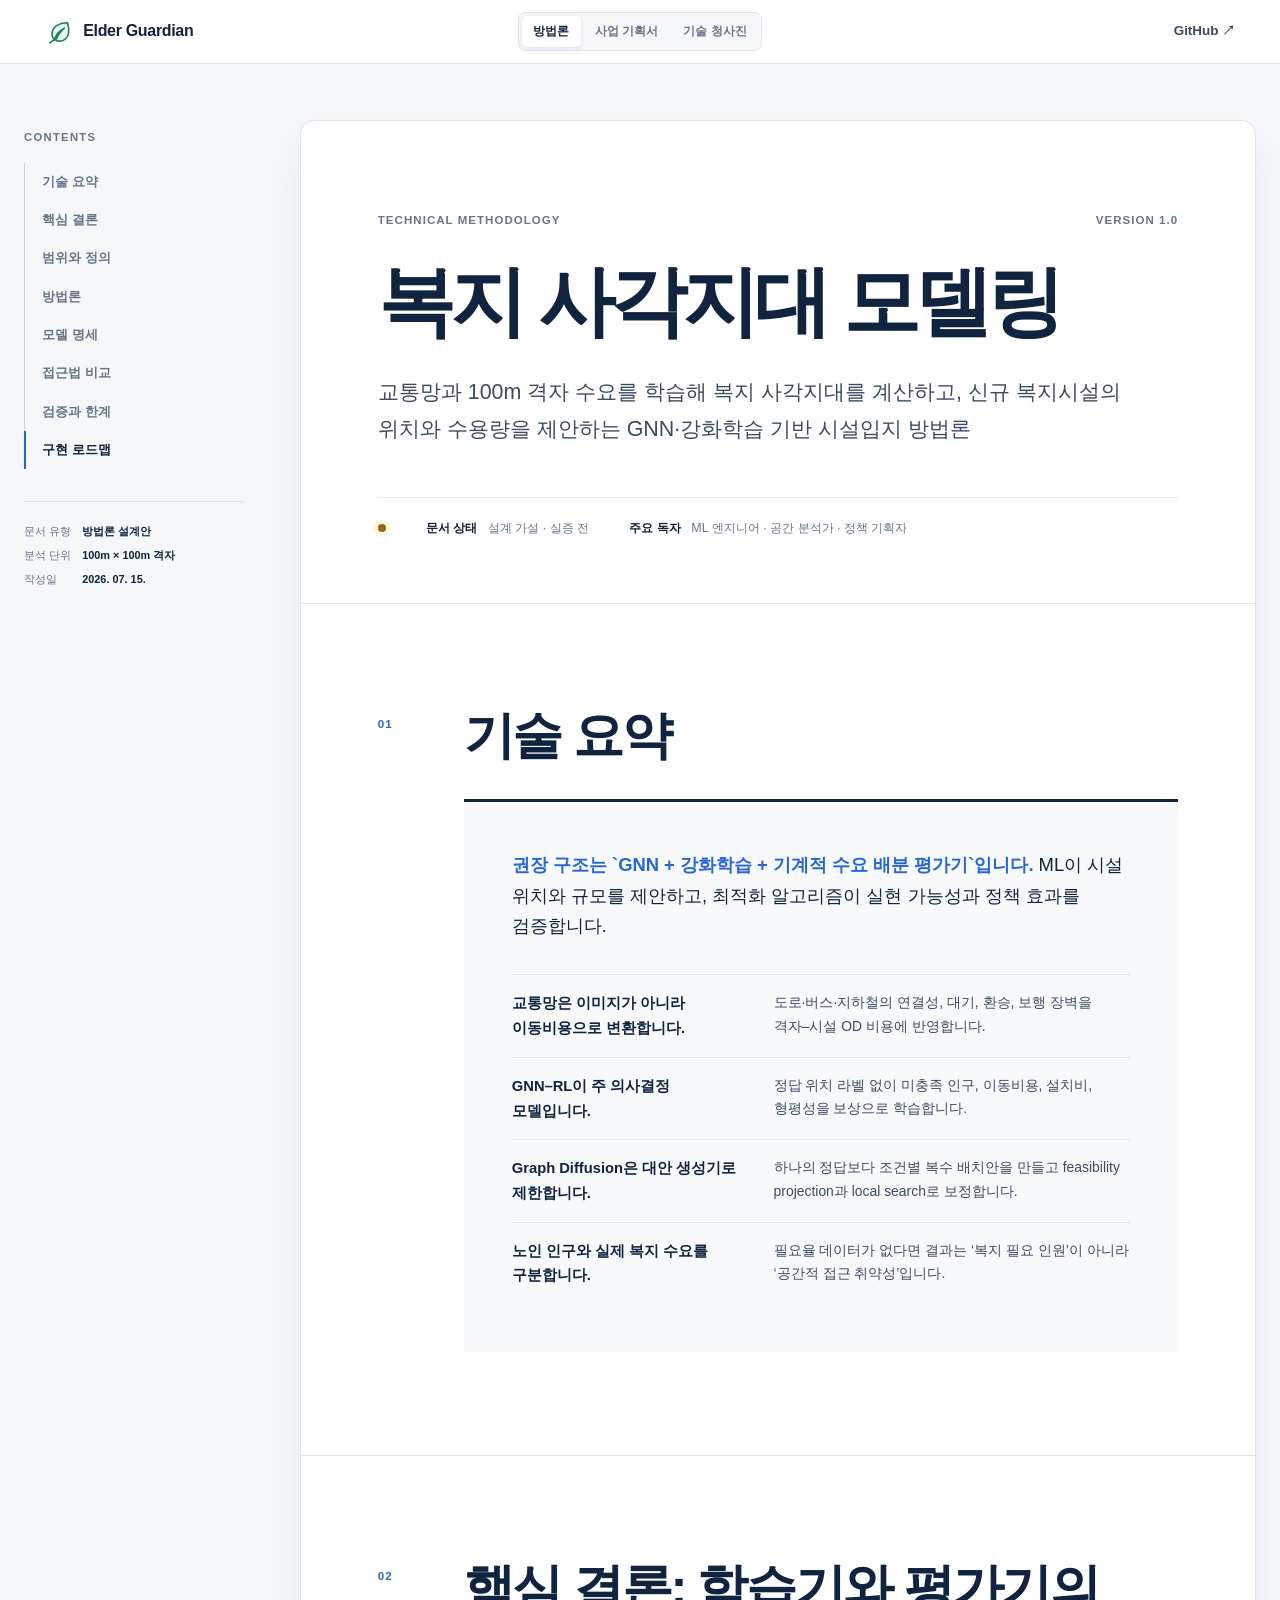
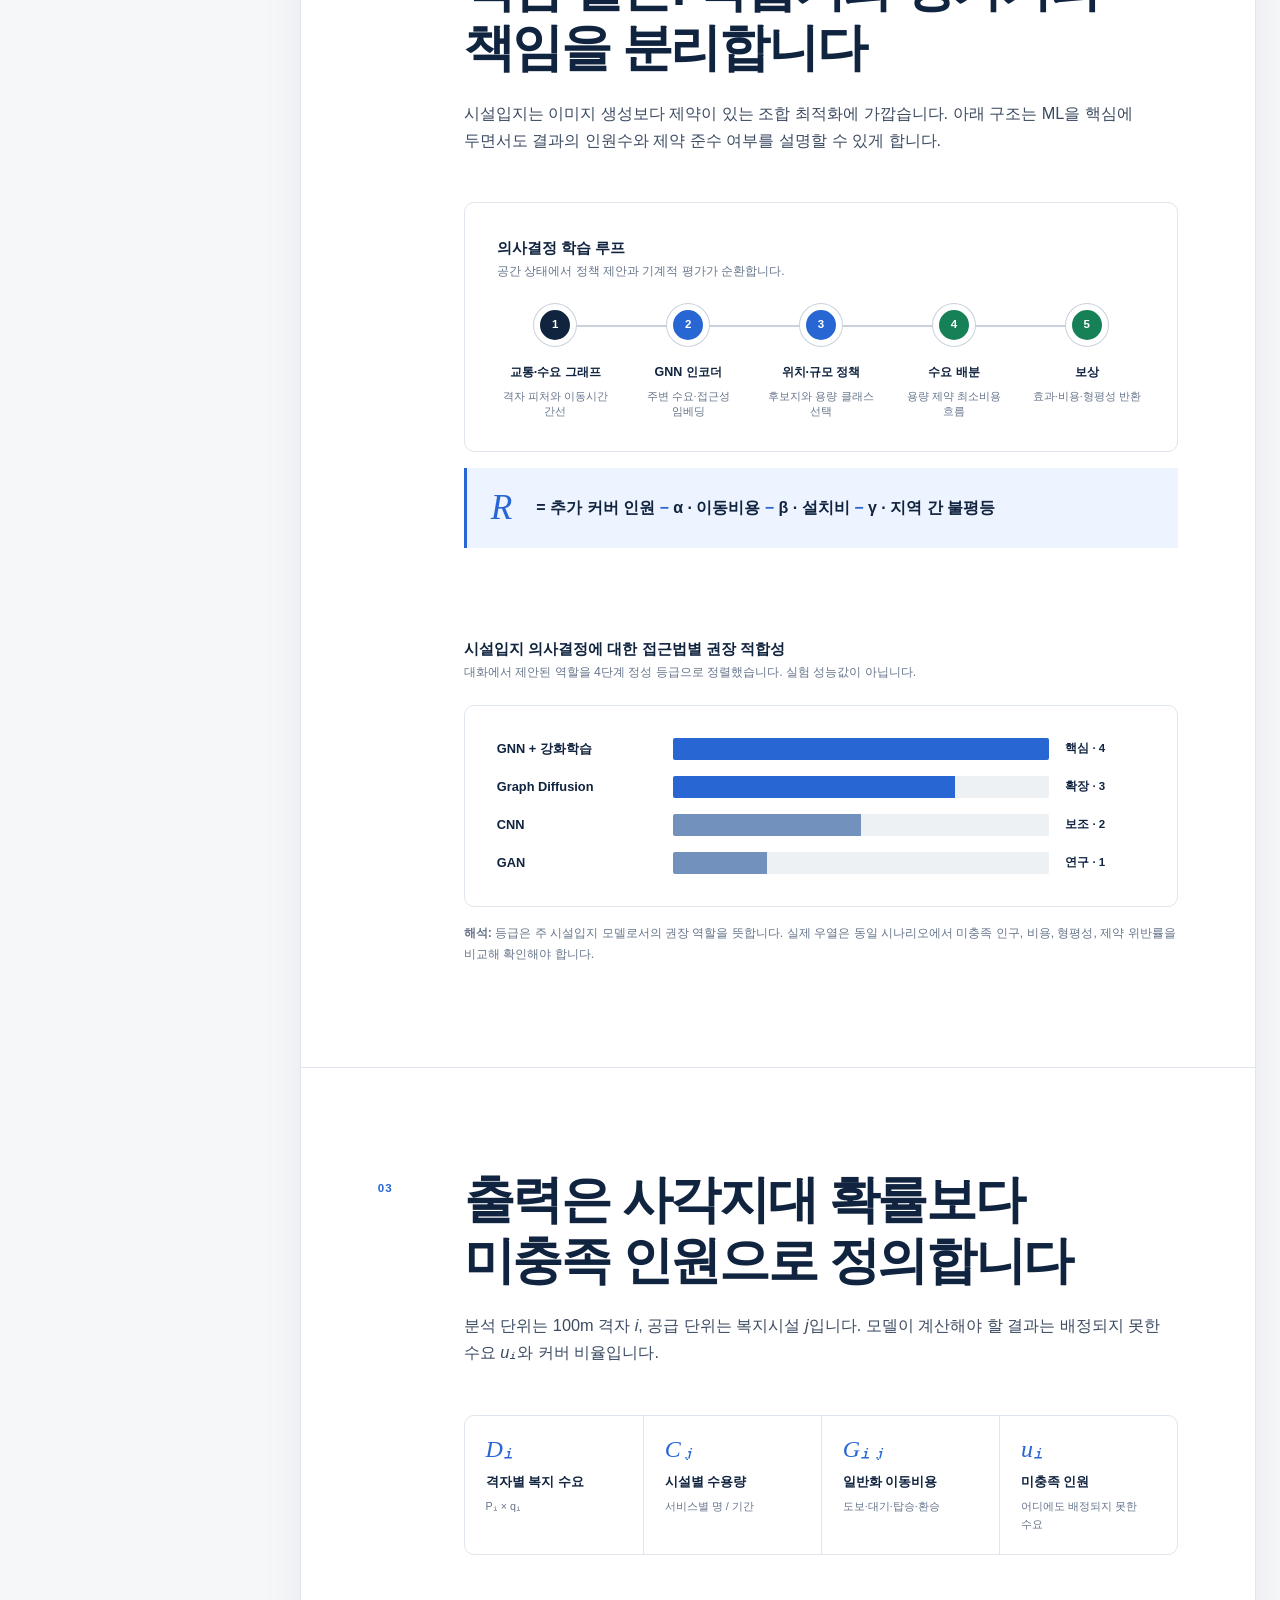
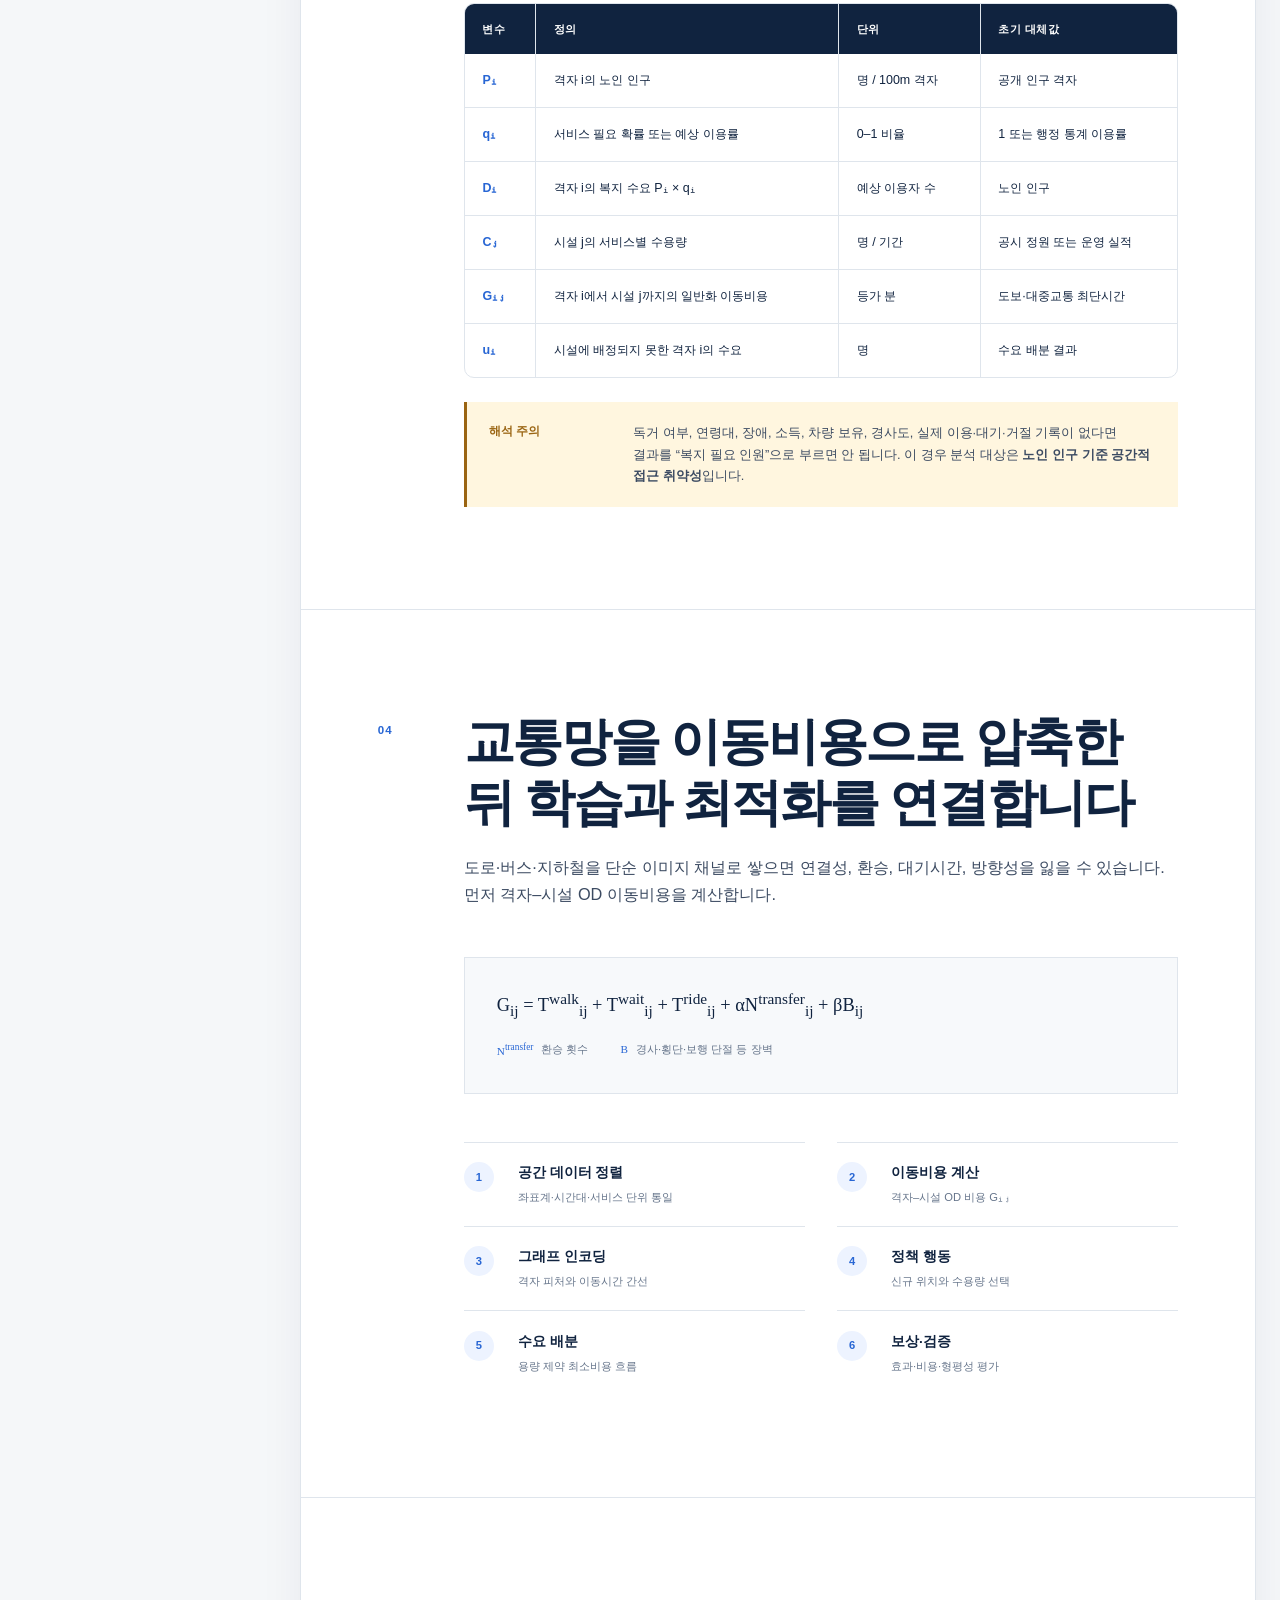
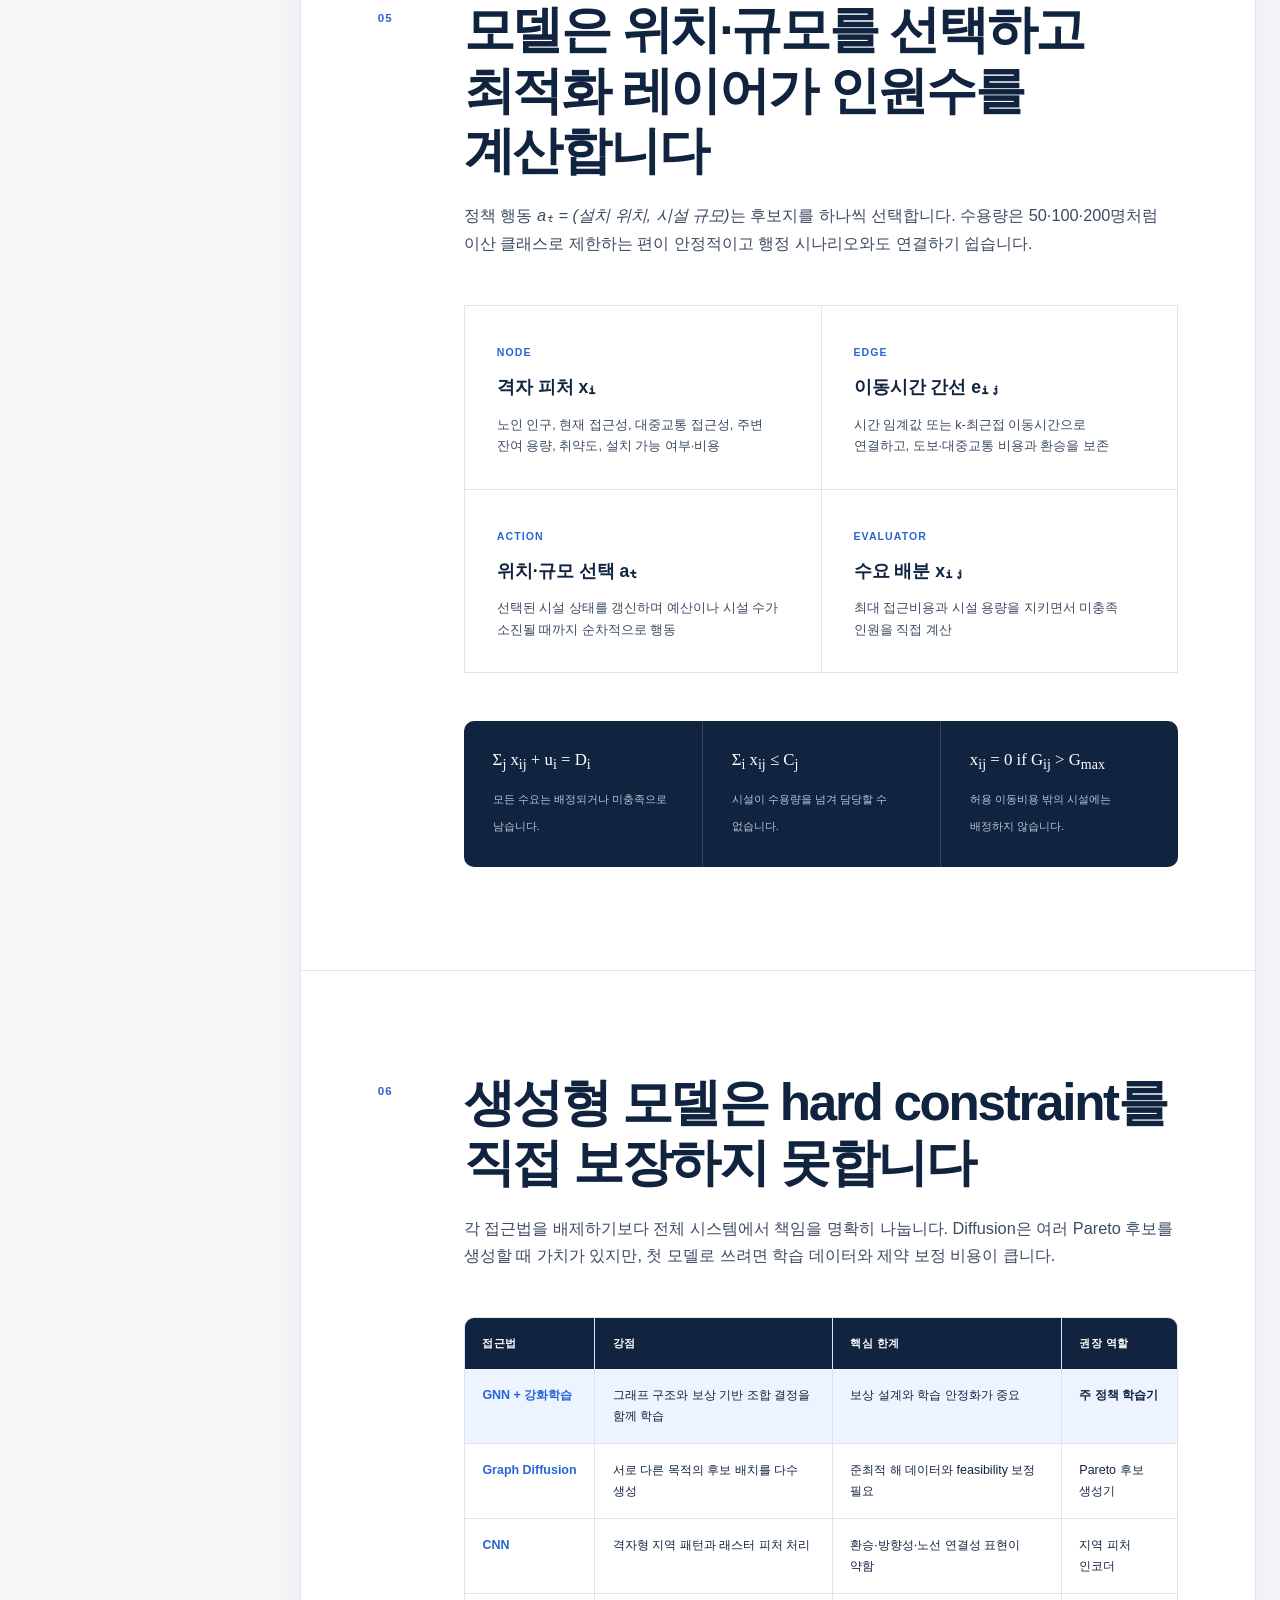
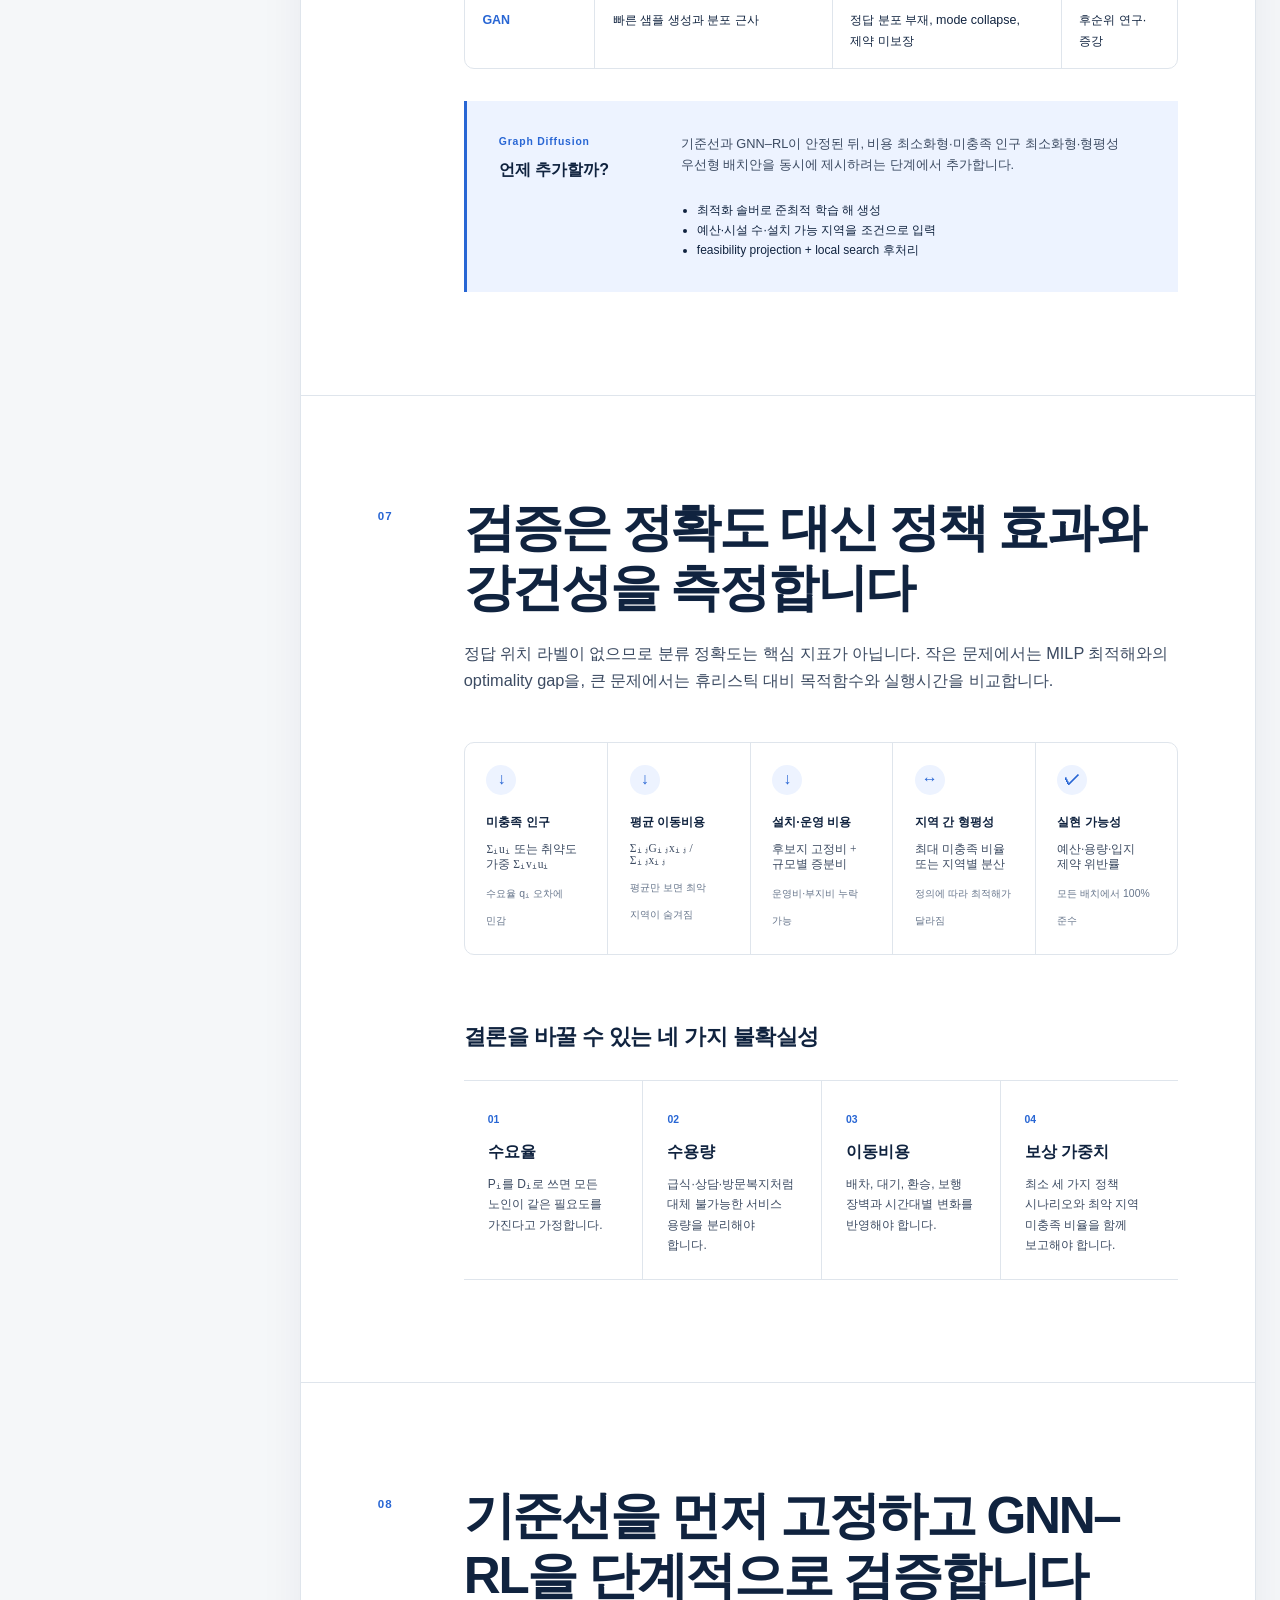
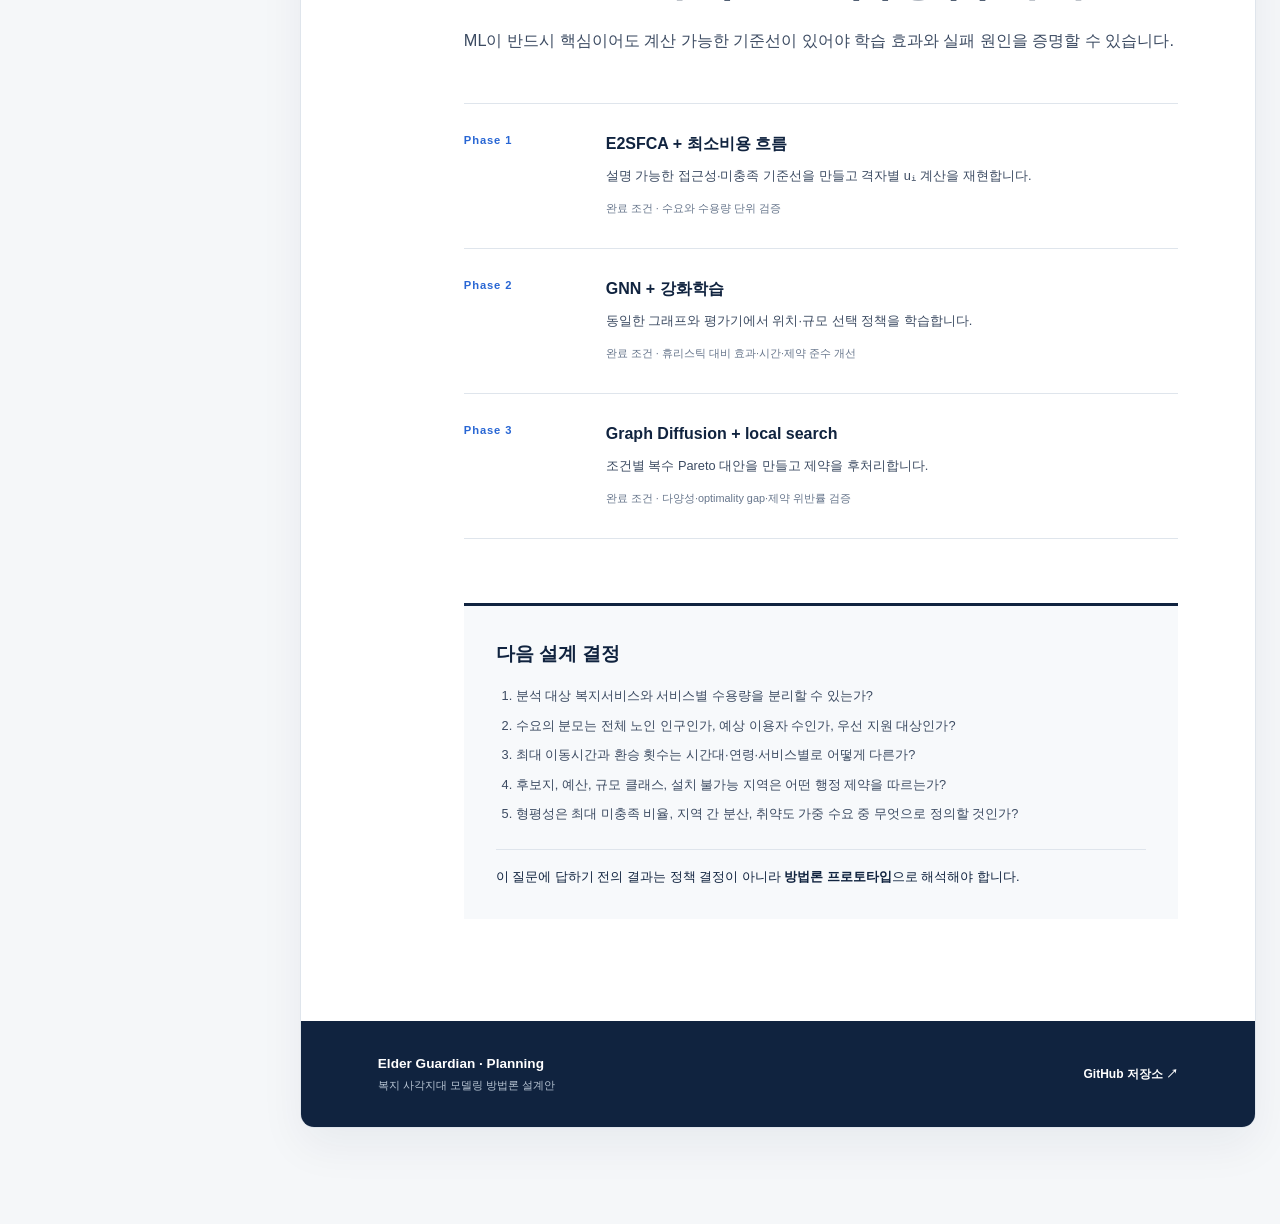
==== commit e3264e6a: "사업 기획서와 기술 청사진 페이지 추가" ====
--- a/site/index.html
+++ b/site/index.html
@@ -17,7 +17,11 @@
         <svg viewBox="0 0 36 36" aria-hidden="true"><path d="M29 6C17 6 9 12 9 21c0 3 1 5 3 7 2-7 7-12 13-15-5 4-9 9-11 16 3 1 6 1 9 0 8-3 9-13 6-23Z"/><path d="m13 27-7 5"/></svg>
         <span>Elder Guardian</span>
       </a>
-      <span class="topbar-title">Planning · Technical Report</span>
+      <nav class="document-nav" aria-label="문서 탐색">
+        <a class="active" aria-current="page" href="./index.html">방법론</a>
+        <a href="./planning.html">사업 기획서</a>
+        <a href="./technical-blueprint.html">기술 청사진</a>
+      </nav>
       <a class="github" href="https://github.com/Elder-Gardian/Planning" target="_blank" rel="noreferrer">
         GitHub <span aria-hidden="true">↗</span>
       </a>
@@ -45,6 +49,13 @@
 
       <main class="report" id="content">
         <header class="report-header">
+          <div class="mobile-document-nav">
+            <nav class="document-nav" aria-label="문서 탐색">
+              <a class="active" aria-current="page" href="./index.html">방법론</a>
+              <a href="./planning.html">사업 기획서</a>
+              <a href="./technical-blueprint.html">기술 청사진</a>
+            </nav>
+          </div>
           <div class="report-meta">
             <span>Technical methodology</span>
             <span>Version 1.0</span>
--- a/site/report.css
+++ b/site/report.css
@@ -27,7 +27,11 @@
 .topbar { position: sticky; top: 0; z-index: 20; display: grid; grid-template-columns: 1fr auto 1fr; align-items: center; min-height: 64px; padding: 0 clamp(1rem, 3.5vw, 3rem); background: rgba(255,255,255,.96); border-bottom: 1px solid var(--line); backdrop-filter: blur(12px); }
 .brand { display: inline-flex; align-items: center; gap: .65rem; width: max-content; font-size: 1rem; font-weight: 800; letter-spacing: -.02em; }
 .brand svg { width: 28px; height: 28px; fill: var(--green-soft); stroke: var(--green); stroke-width: 2; stroke-linecap: round; stroke-linejoin: round; }
-.topbar-title { color: var(--muted); font-size: .75rem; font-weight: 700; letter-spacing: .08em; text-transform: uppercase; }
+.document-nav { display: flex; align-items: center; gap: .15rem; padding: .2rem; background: var(--canvas); border: 1px solid var(--line); border-radius: 7px; }
+.document-nav a { padding: .38rem .72rem; color: var(--muted); border-radius: 5px; font-size: .72rem; font-weight: 750; white-space: nowrap; }
+.document-nav a:hover { color: var(--ink); }
+.document-nav a.active { color: var(--ink); background: white; box-shadow: 0 1px 4px rgba(16,35,63,.1); }
+.mobile-document-nav { display: none; }
 .github { justify-self: end; color: var(--ink-soft); font-size: .84rem; font-weight: 750; }
 .github:hover { color: var(--blue); }
 
@@ -107,11 +111,33 @@
 .next-questions { padding: 2rem; background: #f7f9fb; border-top: 3px solid var(--ink); }.next-questions h3 { margin: 0 0 1rem; }.next-questions ol { margin: 0; padding-left: 1.25rem; color: var(--ink-soft); font-size: .8rem; }.next-questions li + li { margin-top: .5rem; }.next-questions > p { margin: 1.5rem 0 0; padding-top: 1rem; border-top: 1px solid var(--line); font-size: .8rem; }
 .report-footer { display: flex; align-items: center; justify-content: space-between; gap: 2rem; padding: 2rem clamp(1.4rem,6vw,6rem); color: white; background: var(--ink); }.report-footer div { display: flex; flex-direction: column; }.report-footer strong { font-size: .85rem; }.report-footer span { color: #b8c5d4; font-size: .68rem; }.report-footer a { font-size: .75rem; font-weight: 750; }
 
+.document-toc nav { max-height: calc(100vh - 280px); overflow-y: auto; scrollbar-width: thin; }
+.document-header h1 { max-width: 900px; font-size: clamp(2.5rem, 5.2vw, 5rem); }
+.document-content { padding: 0 clamp(1.4rem, 6vw, 6rem) 6rem; }
+.document-section { padding-top: clamp(4rem, 8vw, 7rem); scroll-margin-top: 70px; }
+.document-section + .document-section { margin-top: 4rem; border-top: 1px solid var(--line); }
+.document-section-index { margin-bottom: .7rem; color: var(--blue); font-size: .7rem; font-weight: 850; letter-spacing: .1em; }
+.document-content h2 { max-width: 850px; margin: 0 0 1.5rem; font-size: clamp(1.8rem, 3.5vw, 3rem); line-height: 1.22; letter-spacing: -.04em; }
+.document-content h3 { margin: 3rem 0 1rem; font-size: 1.35rem; letter-spacing: -.025em; }
+.document-content h4 { margin: 2rem 0 .7rem; font-size: 1.05rem; }
+.document-content p { max-width: 850px; margin: .8rem 0; color: var(--ink-soft); font-size: .9rem; }
+.document-content ul, .document-content ol { max-width: 850px; margin: 1rem 0; padding-left: 1.4rem; color: var(--ink-soft); font-size: .87rem; }
+.document-content li + li { margin-top: .4rem; }
+.document-content code { padding: .12rem .3rem; color: var(--blue); background: var(--blue-soft); border-radius: 3px; font: .88em ui-monospace, SFMono-Regular, Menlo, monospace; }
+.document-content pre { margin: 1.5rem 0; padding: 1.4rem; overflow-x: auto; color: #e6edf5; background: var(--ink); border-radius: var(--radius); font-size: .78rem; line-height: 1.65; }
+.document-content pre code { padding: 0; color: inherit; background: transparent; }
+.document-content blockquote { max-width: 850px; margin: 1.5rem 0; padding: 1.2rem 1.4rem; color: var(--ink-soft); background: var(--green-soft); border-left: 3px solid var(--green); font-size: .87rem; }
+.math-inline { color: var(--blue); font-family: Georgia, "Times New Roman", serif; font-style: italic; }
+.math-block { max-width: 850px; margin: 1.5rem 0; padding: 1.35rem; overflow-x: auto; color: var(--ink); background: #f7f9fb; border: 1px solid var(--line); font: 1rem Georgia, "Times New Roman", serif; white-space: nowrap; }
+.document-table { max-width: 100%; margin: 1.5rem 0; }
+.document-table table { min-width: 640px; }
+
 @media (max-width: 1120px) {
   .page-shell { grid-template-columns: 1fr; width: min(100% - 2rem, 1000px); padding-top: 2rem; }.toc { display: none; }.metric-list { grid-template-columns: repeat(3,1fr); }.metric-list > div:nth-child(4){border-left:0;border-top:1px solid var(--line)}.metric-list > div:nth-child(5){border-top:1px solid var(--line)}
 }
 @media (max-width: 720px) {
-  .topbar { grid-template-columns: 1fr auto; }.topbar-title { display: none; }.page-shell { width: 100%; padding: 0; }.report { border: 0; border-radius: 0; box-shadow: none; }.report-header { padding-top: 4rem; }.section { grid-template-columns: 1fr; gap: .5rem; }.section-number { padding: 0; }.summary-list li { grid-template-columns: 1fr; gap: .35rem; }.model-flow { grid-template-columns: 1fr; gap: .5rem; }.model-flow::before { top: 5%; bottom: 5%; left: 21px; border-top: 0; border-left: 2px solid var(--line-strong); }.model-flow li { display: grid; grid-template-columns: 44px 1fr; gap: 1rem; text-align: left; }.model-flow li > span { grid-row: 1 / 3; margin: 0; }.bar-row { grid-template-columns: 1fr 58px; }.bar-label { grid-column: 1 / -1; }.definition-strip, .constraint-panel { grid-template-columns: 1fr 1fr; }.definition-strip > div:nth-child(3), .constraint-panel > div:nth-child(3) { border-top: 1px solid var(--line); }.definition-strip > div:nth-child(3) { border-left: 0; }.constraint-panel > div:nth-child(3) { grid-column: 1 / -1; border-left: 0; }.pipeline, .spec-grid { grid-template-columns: 1fr; }.diffusion-note { grid-template-columns: 1fr; }.diffusion-note ul { grid-column: auto; }.metric-list { grid-template-columns: 1fr; }.metric-list > div + div { border-top: 1px solid var(--line); border-left: 0; }.risk-grid { grid-template-columns: 1fr 1fr; }.risk-grid article:nth-child(3) { border-top: 1px solid var(--line); border-left: 0; }.risk-grid article:nth-child(4) { border-top: 1px solid var(--line); }.roadmap li { grid-template-columns: 1fr; gap: .4rem; }.report-footer { align-items: flex-start; flex-direction: column; }
+  .topbar { grid-template-columns: 1fr auto; }.topbar > .document-nav { display: none; }.page-shell { width: 100%; padding: 0; }.report { border: 0; border-radius: 0; box-shadow: none; }.report-header { padding-top: 2rem; }.mobile-document-nav { display: block; margin-bottom: 3rem; overflow-x: auto; }.mobile-document-nav .document-nav { width: max-content; }.section { grid-template-columns: 1fr; gap: .5rem; }.section-number { padding: 0; }.summary-list li { grid-template-columns: 1fr; gap: .35rem; }.model-flow { grid-template-columns: 1fr; gap: .5rem; }.model-flow::before { top: 5%; bottom: 5%; left: 21px; border-top: 0; border-left: 2px solid var(--line-strong); }.model-flow li { display: grid; grid-template-columns: 44px 1fr; gap: 1rem; text-align: left; }.model-flow li > span { grid-row: 1 / 3; margin: 0; }.bar-row { grid-template-columns: 1fr 58px; }.bar-label { grid-column: 1 / -1; }.definition-strip, .constraint-panel { grid-template-columns: 1fr 1fr; }.definition-strip > div:nth-child(3), .constraint-panel > div:nth-child(3) { border-top: 1px solid var(--line); }.definition-strip > div:nth-child(3) { border-left: 0; }.constraint-panel > div:nth-child(3) { grid-column: 1 / -1; border-left: 0; }.pipeline, .spec-grid { grid-template-columns: 1fr; }.diffusion-note { grid-template-columns: 1fr; }.diffusion-note ul { grid-column: auto; }.metric-list { grid-template-columns: 1fr; }.metric-list > div + div { border-top: 1px solid var(--line); border-left: 0; }.risk-grid { grid-template-columns: 1fr 1fr; }.risk-grid article:nth-child(3) { border-top: 1px solid var(--line); border-left: 0; }.risk-grid article:nth-child(4) { border-top: 1px solid var(--line); }.roadmap li { grid-template-columns: 1fr; gap: .4rem; }.report-footer { align-items: flex-start; flex-direction: column; }
+  .document-content { padding-bottom: 4rem; }.document-section { padding-top: 4rem; }.document-section + .document-section { margin-top: 3rem; }
 }
 @media (max-width: 480px) {
   .definition-strip, .constraint-panel, .risk-grid { grid-template-columns: 1fr; }.definition-strip > div + div, .constraint-panel > div + div, .risk-grid article + article { border-top: 1px solid var(--line); border-left: 0; }.constraint-panel > div:nth-child(3) { grid-column: auto; }.formula-panel { align-items: flex-start; flex-direction: column; gap: .4rem; }.caveat { grid-template-columns: 1fr; }.equation-card dl { flex-direction: column; gap: .4rem; }
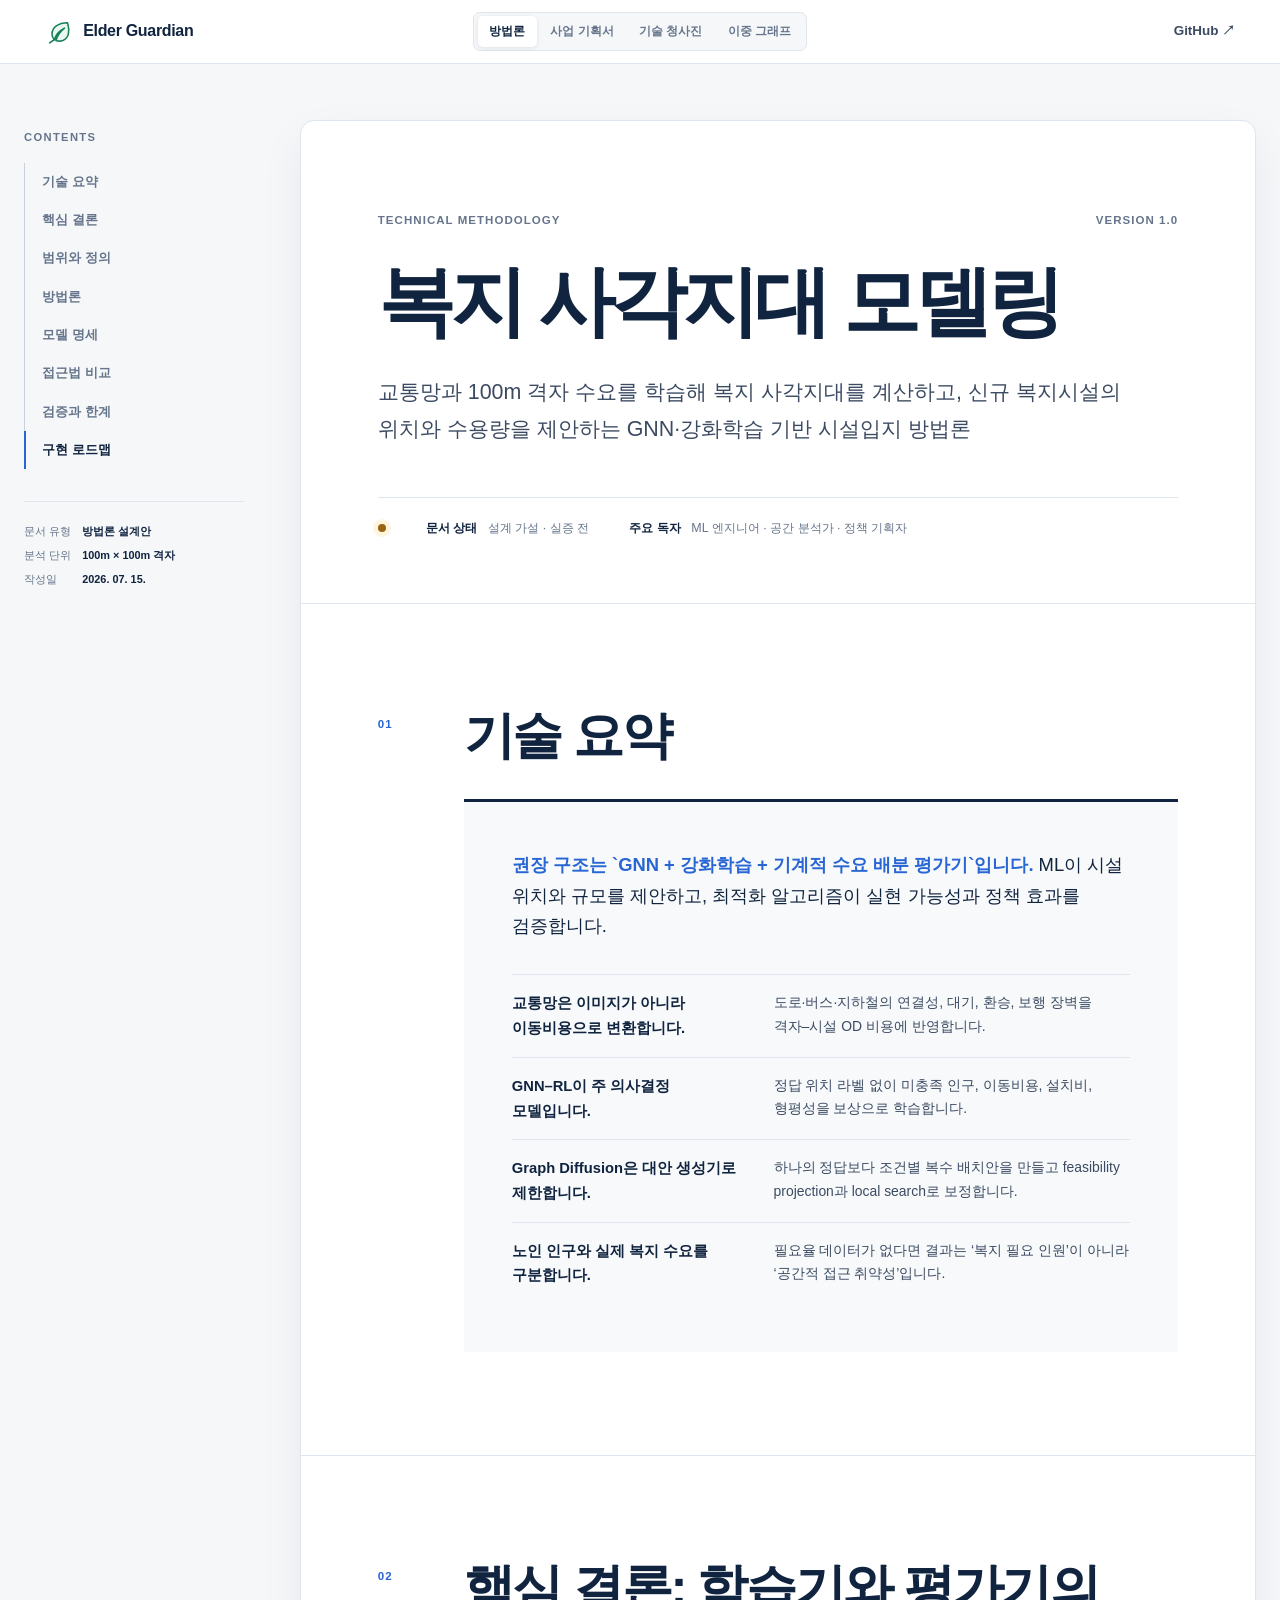
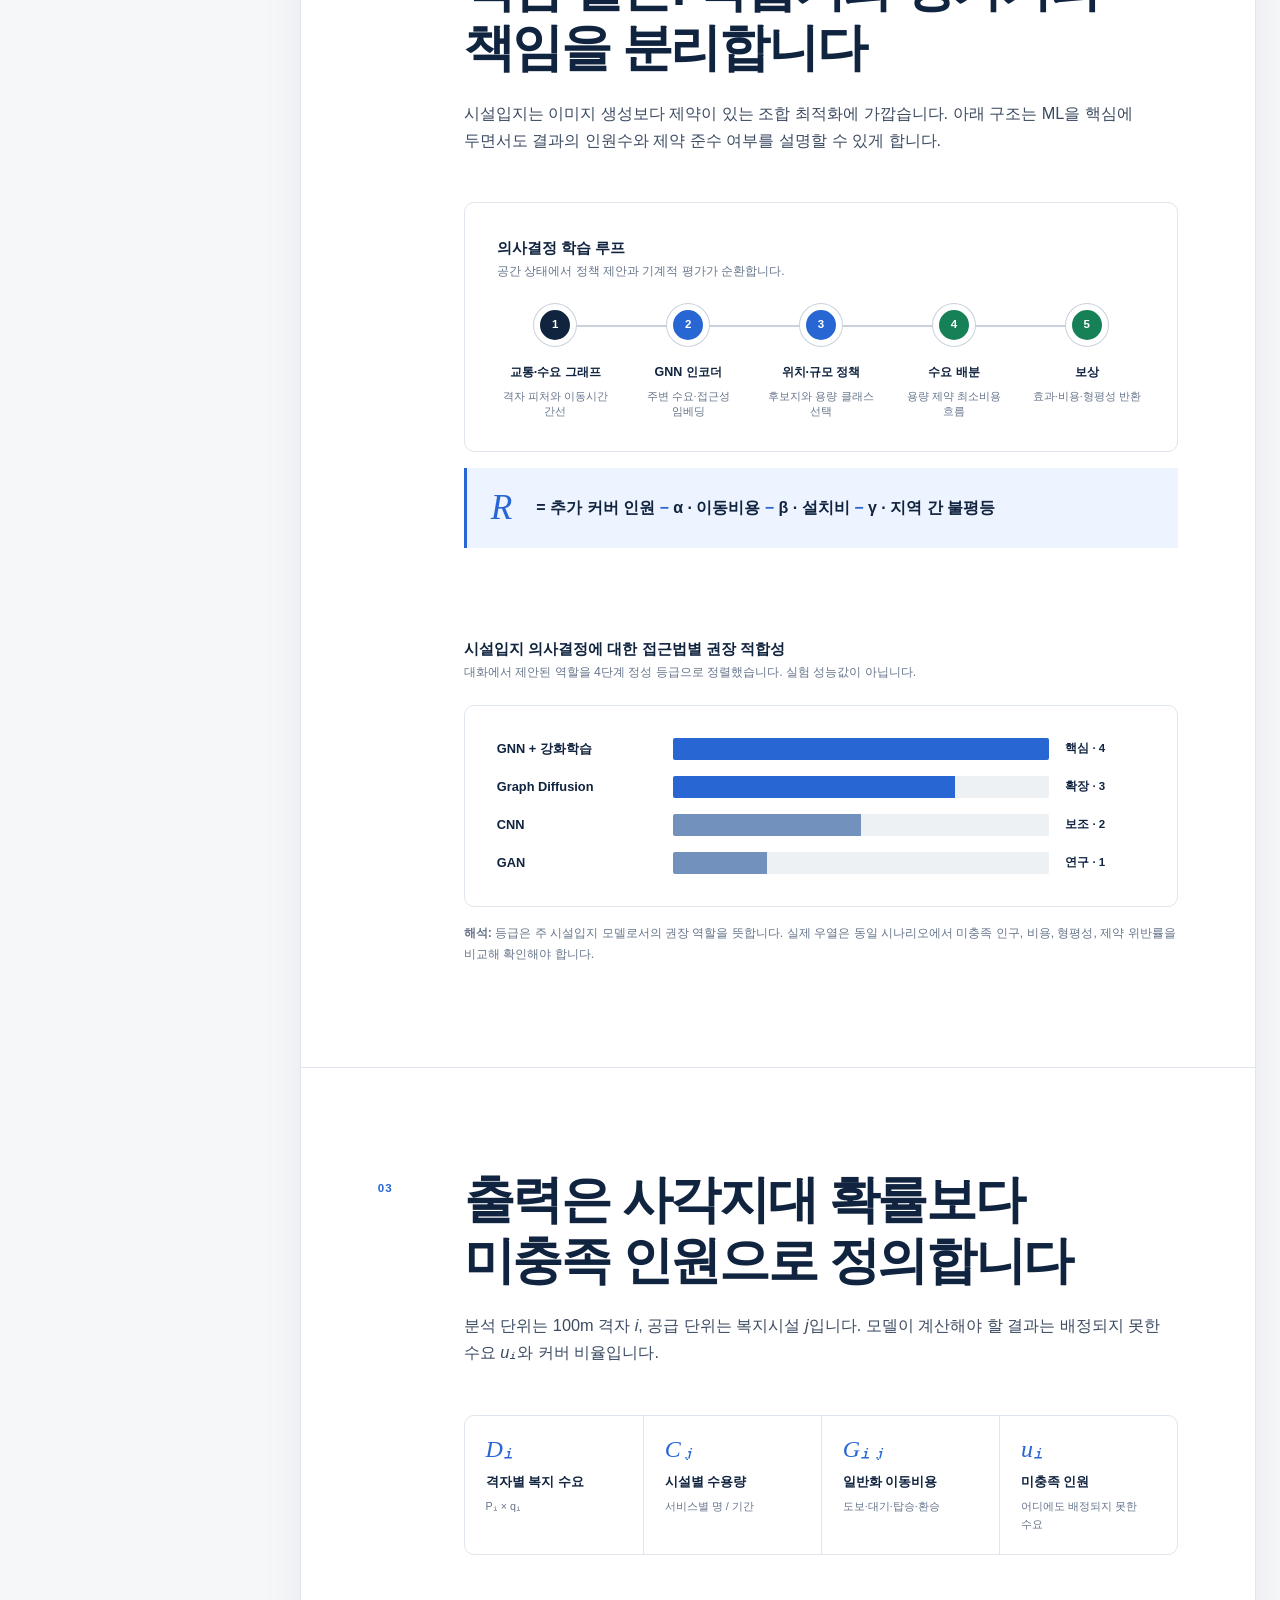
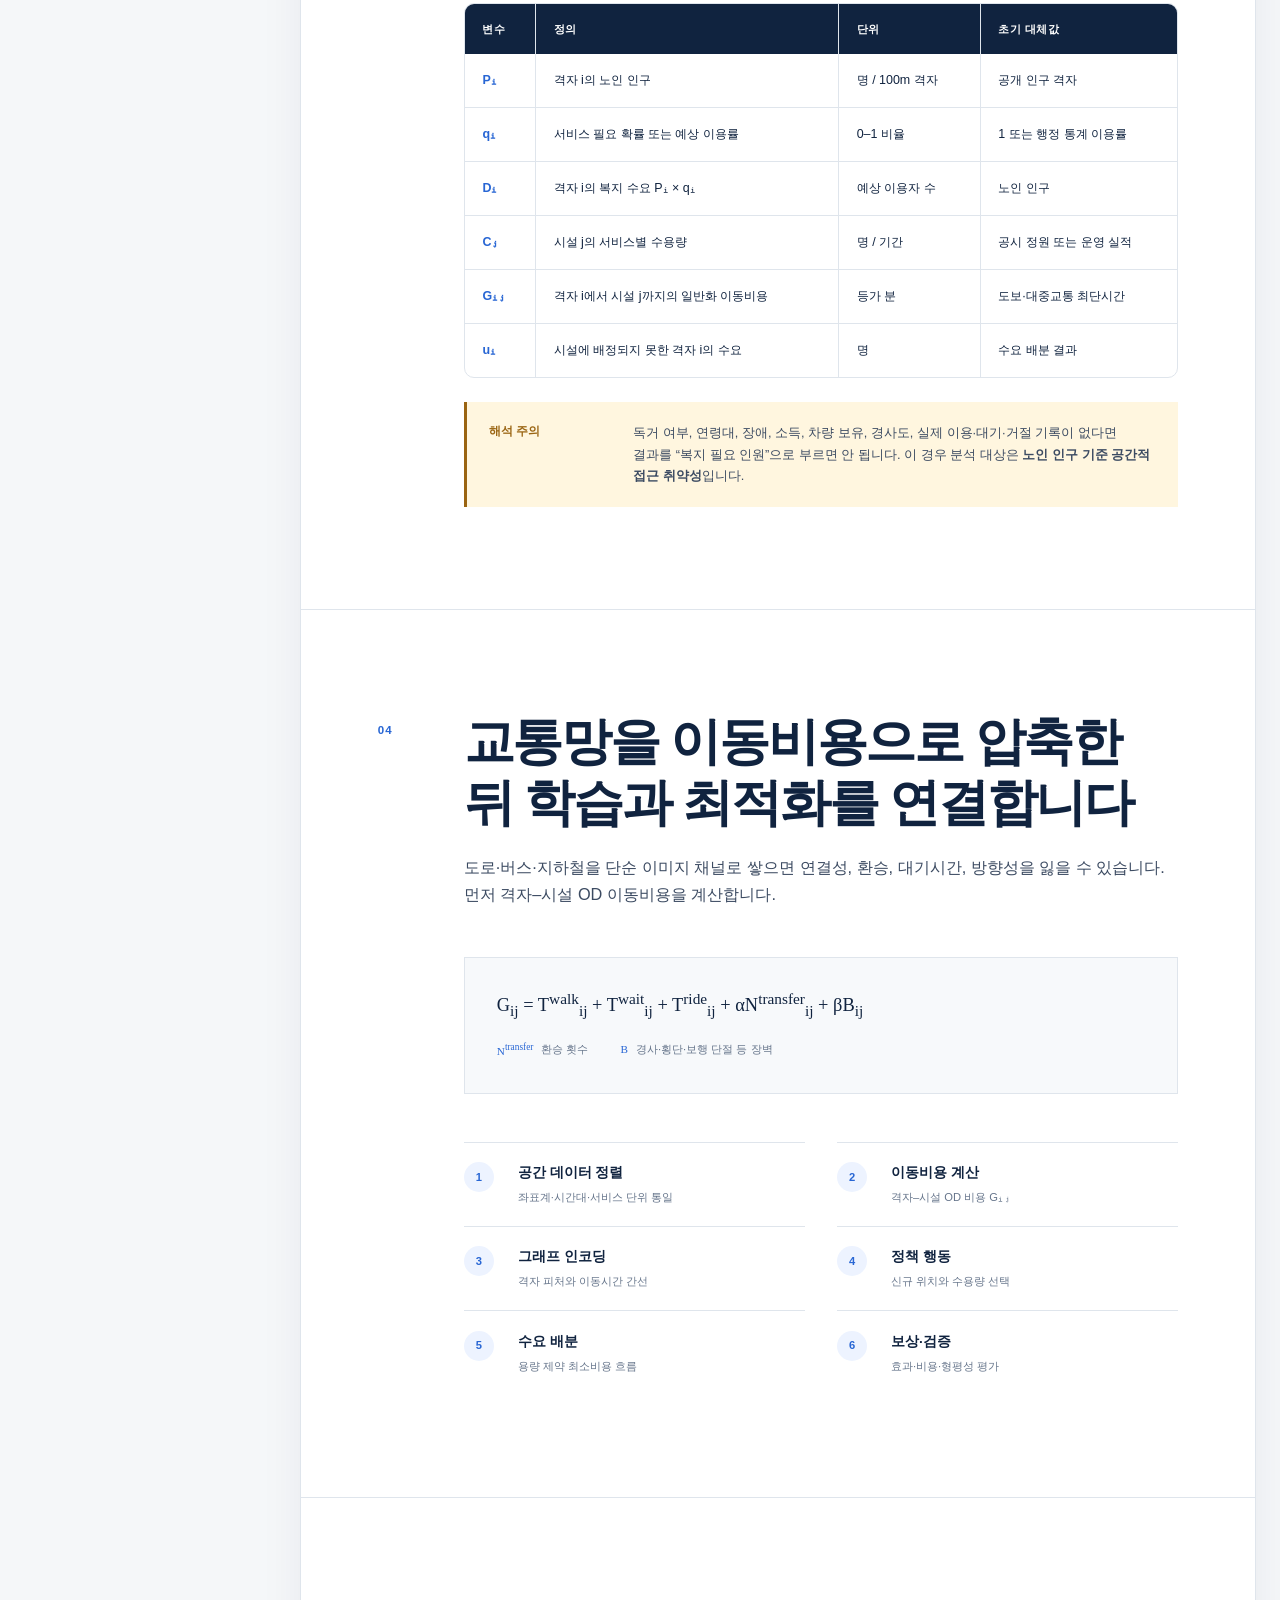
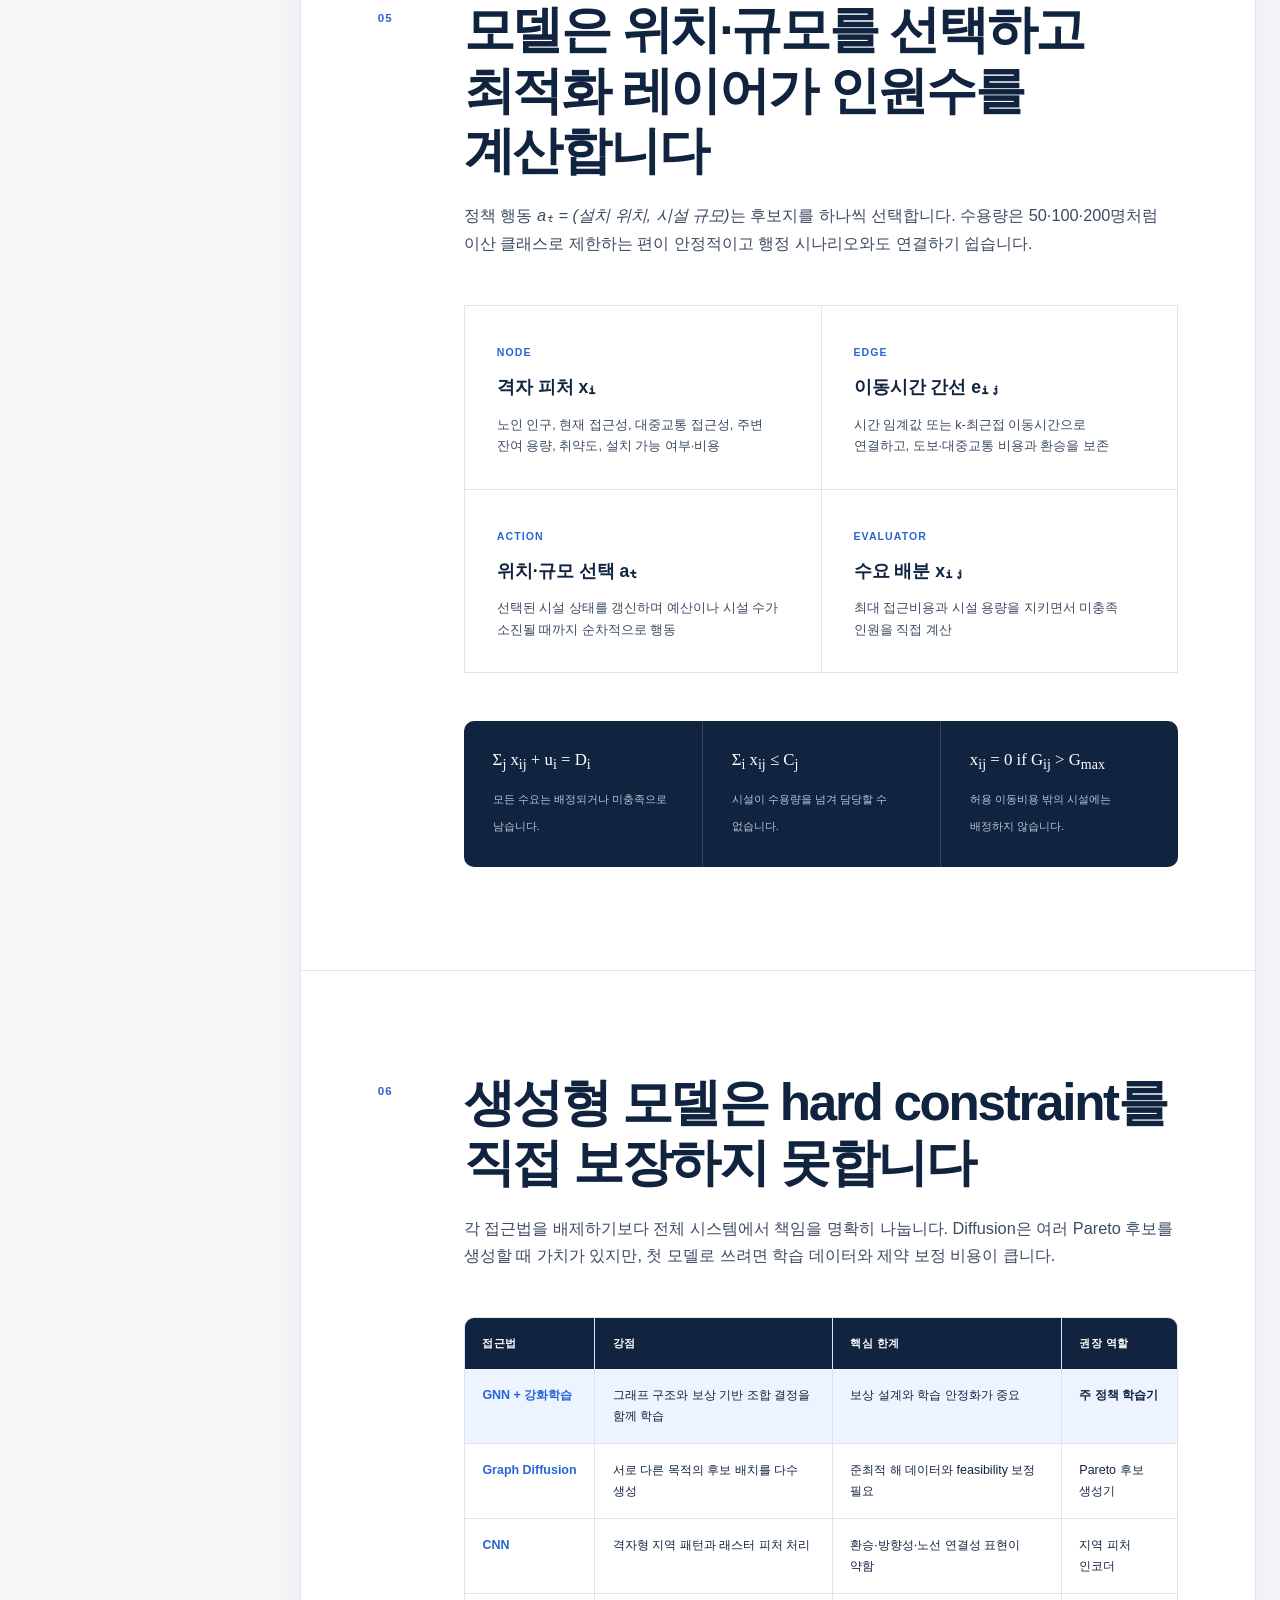
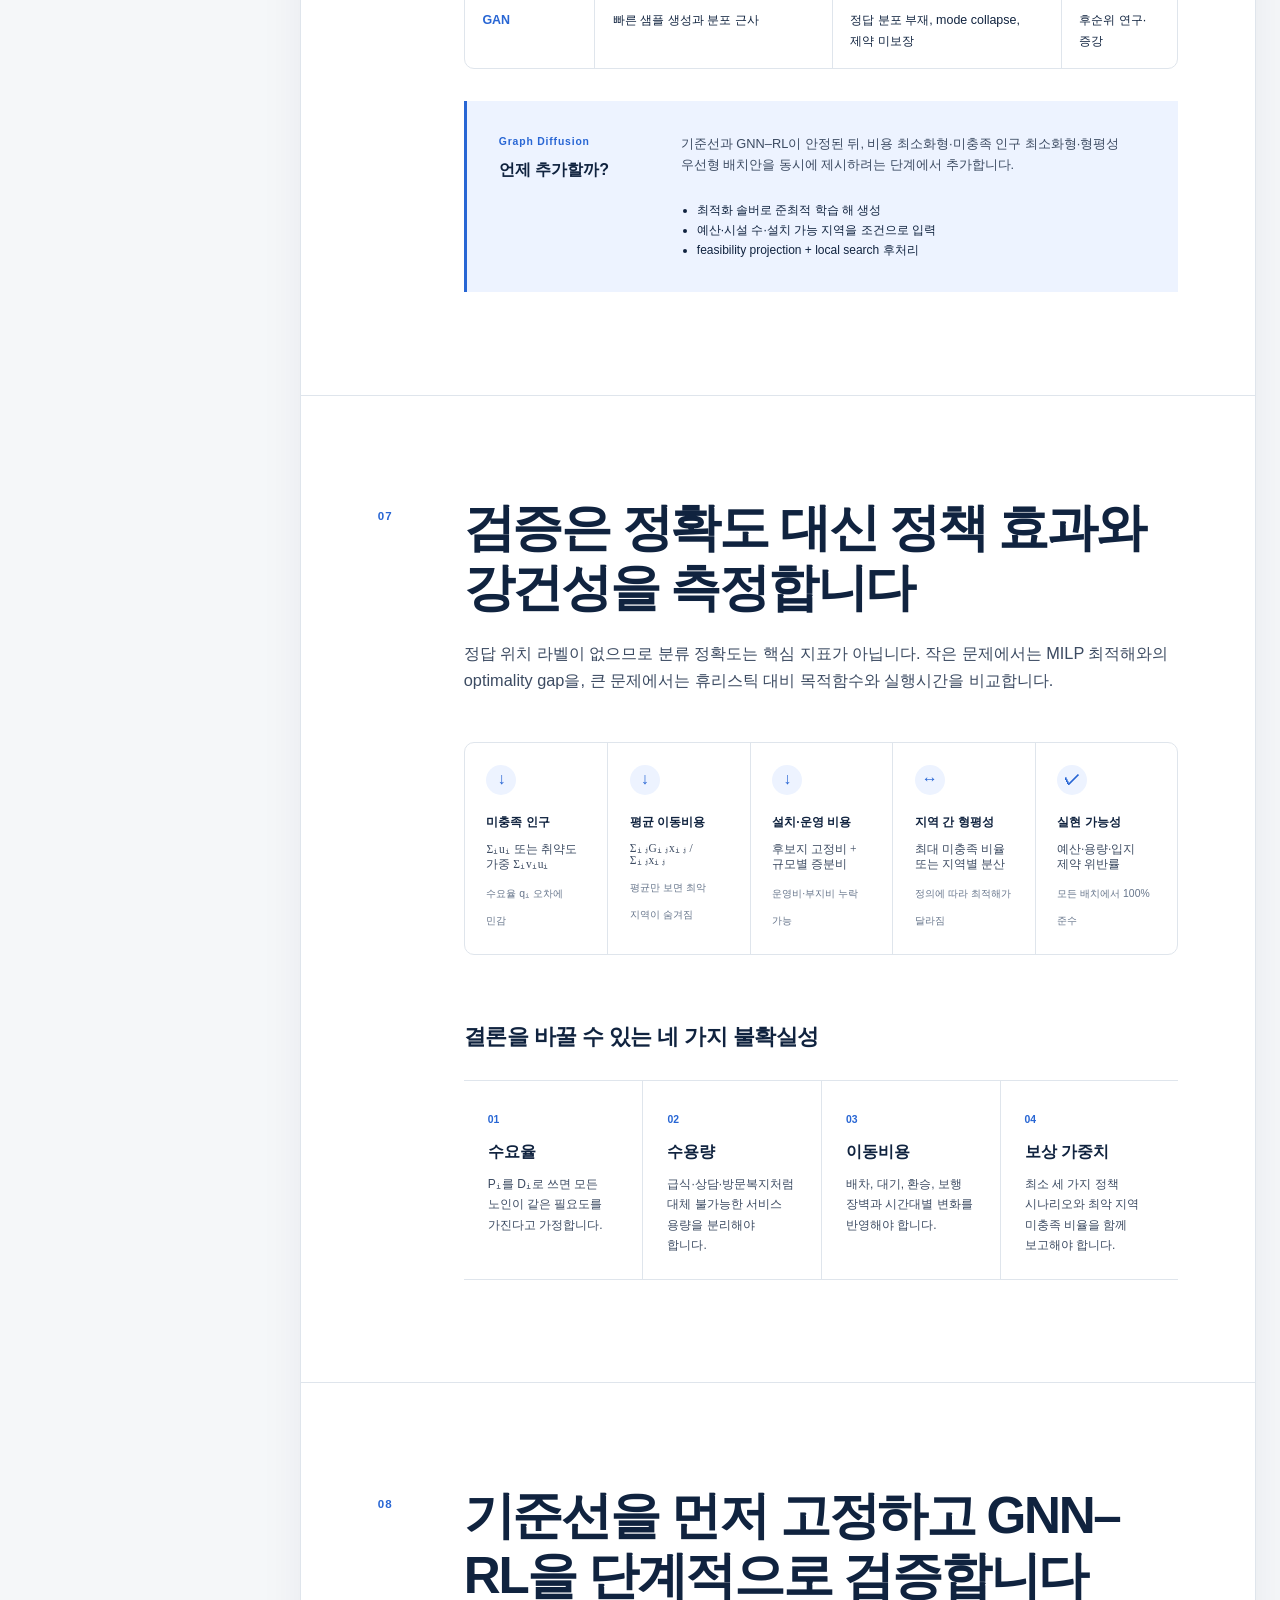
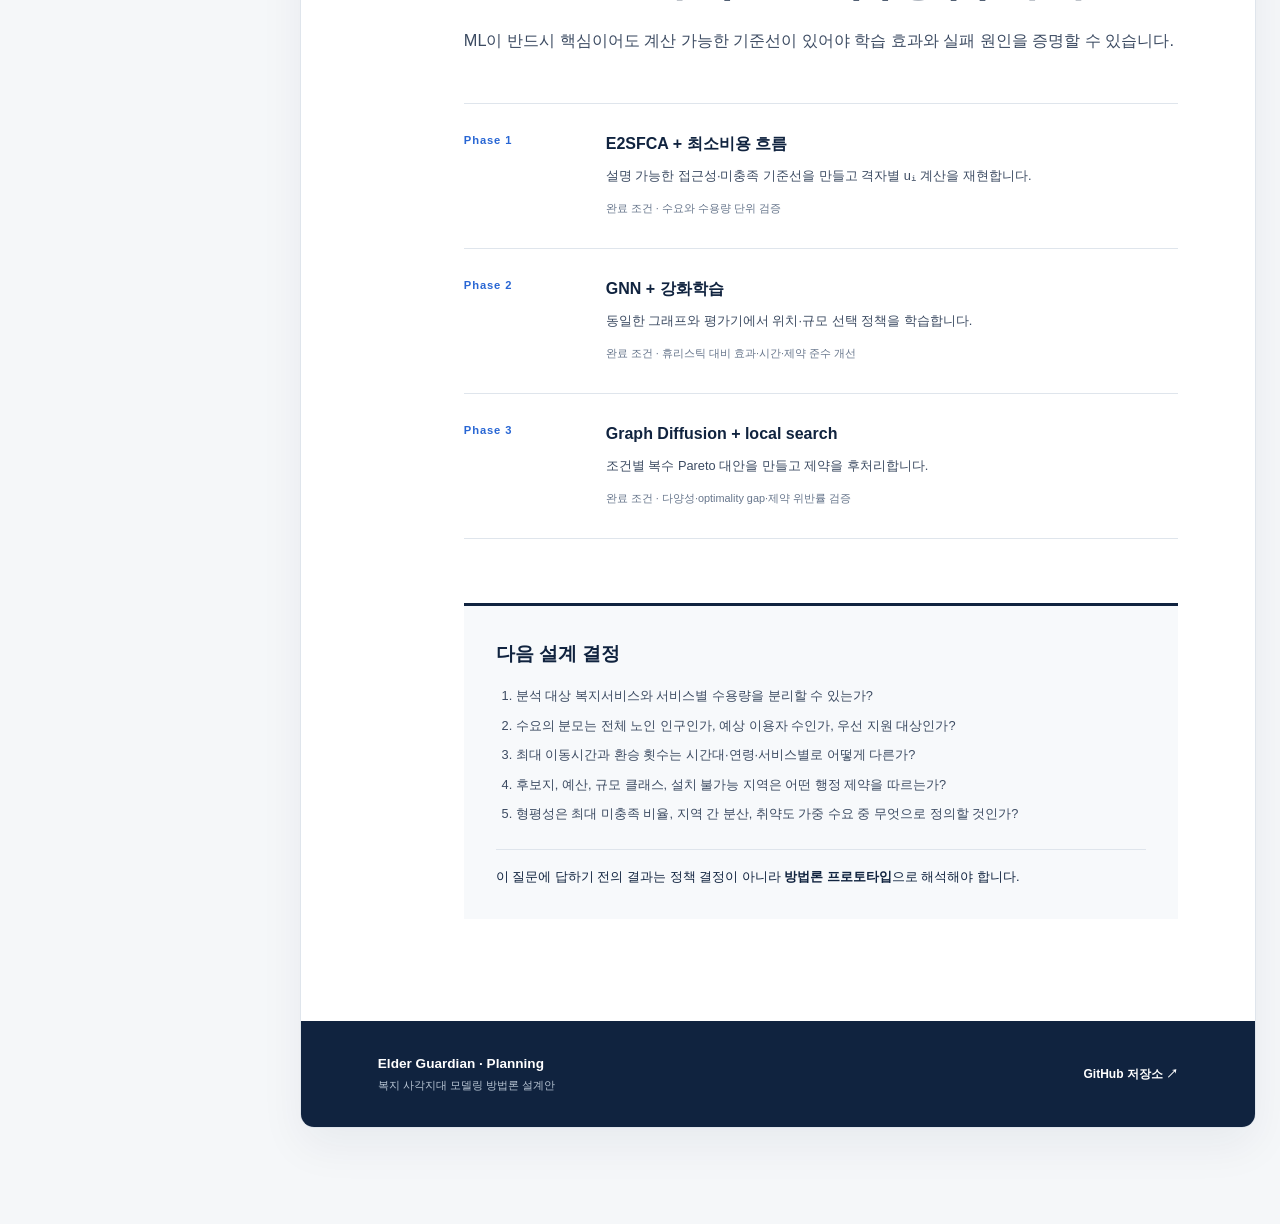
==== commit 1f664717: "이중 그래프 설계 권고안 페이지 추가" ====
--- a/site/index.html
+++ b/site/index.html
@@ -21,6 +21,7 @@
         <a class="active" aria-current="page" href="./index.html">방법론</a>
         <a href="./planning.html">사업 기획서</a>
         <a href="./technical-blueprint.html">기술 청사진</a>
+        <a href="./dual-graph-recommendation.html">이중 그래프</a>
       </nav>
       <a class="github" href="https://github.com/Elder-Gardian/Planning" target="_blank" rel="noreferrer">
         GitHub <span aria-hidden="true">↗</span>
@@ -54,6 +55,7 @@
               <a class="active" aria-current="page" href="./index.html">방법론</a>
               <a href="./planning.html">사업 기획서</a>
               <a href="./technical-blueprint.html">기술 청사진</a>
+              <a href="./dual-graph-recommendation.html">이중 그래프</a>
             </nav>
           </div>
           <div class="report-meta">
--- a/site/report.css
+++ b/site/report.css
@@ -114,6 +114,10 @@
 .document-toc nav { max-height: calc(100vh - 280px); overflow-y: auto; scrollbar-width: thin; }
 .document-header h1 { max-width: 900px; font-size: clamp(2.5rem, 5.2vw, 5rem); }
 .document-content { padding: 0 clamp(1.4rem, 6vw, 6rem) 6rem; }
+.document-summary { margin: clamp(3rem, 6vw, 5rem) 0 0; padding: clamp(1.5rem, 4vw, 2.5rem); background: #f7f9fb; border-top: 3px solid var(--ink); }
+.document-summary > span { color: var(--blue); font-size: .68rem; font-weight: 850; letter-spacing: .1em; text-transform: uppercase; }
+.document-summary h2 { margin: .6rem 0 1rem; font-size: clamp(1.6rem, 3vw, 2.25rem); }
+.document-summary p { margin: 0; font-size: 1rem; line-height: 1.8; }
 .document-section { padding-top: clamp(4rem, 8vw, 7rem); scroll-margin-top: 70px; }
 .document-section + .document-section { margin-top: 4rem; border-top: 1px solid var(--line); }
 .document-section-index { margin-bottom: .7rem; color: var(--blue); font-size: .7rem; font-weight: 850; letter-spacing: .1em; }
@@ -127,8 +131,10 @@
 .document-content pre { margin: 1.5rem 0; padding: 1.4rem; overflow-x: auto; color: #e6edf5; background: var(--ink); border-radius: var(--radius); font-size: .78rem; line-height: 1.65; }
 .document-content pre code { padding: 0; color: inherit; background: transparent; }
 .document-content blockquote { max-width: 850px; margin: 1.5rem 0; padding: 1.2rem 1.4rem; color: var(--ink-soft); background: var(--green-soft); border-left: 3px solid var(--green); font-size: .87rem; }
-.math-inline { color: var(--blue); font-family: Georgia, "Times New Roman", serif; font-style: italic; }
-.math-block { max-width: 850px; margin: 1.5rem 0; padding: 1.35rem; overflow-x: auto; color: var(--ink); background: #f7f9fb; border: 1px solid var(--line); font: 1rem Georgia, "Times New Roman", serif; white-space: nowrap; }
+.math-inline { color: var(--blue); }
+.math-block { max-width: 850px; margin: 1.5rem 0; padding: 1.35rem; overflow-x: auto; color: var(--ink); background: #f7f9fb; border: 1px solid var(--line); font-size: 1rem; white-space: nowrap; }
+.math-block .katex-display { margin: 0; }
+.math-block .katex { font-size: 1.05em; }
 .document-table { max-width: 100%; margin: 1.5rem 0; }
 .document-table table { min-width: 640px; }
 
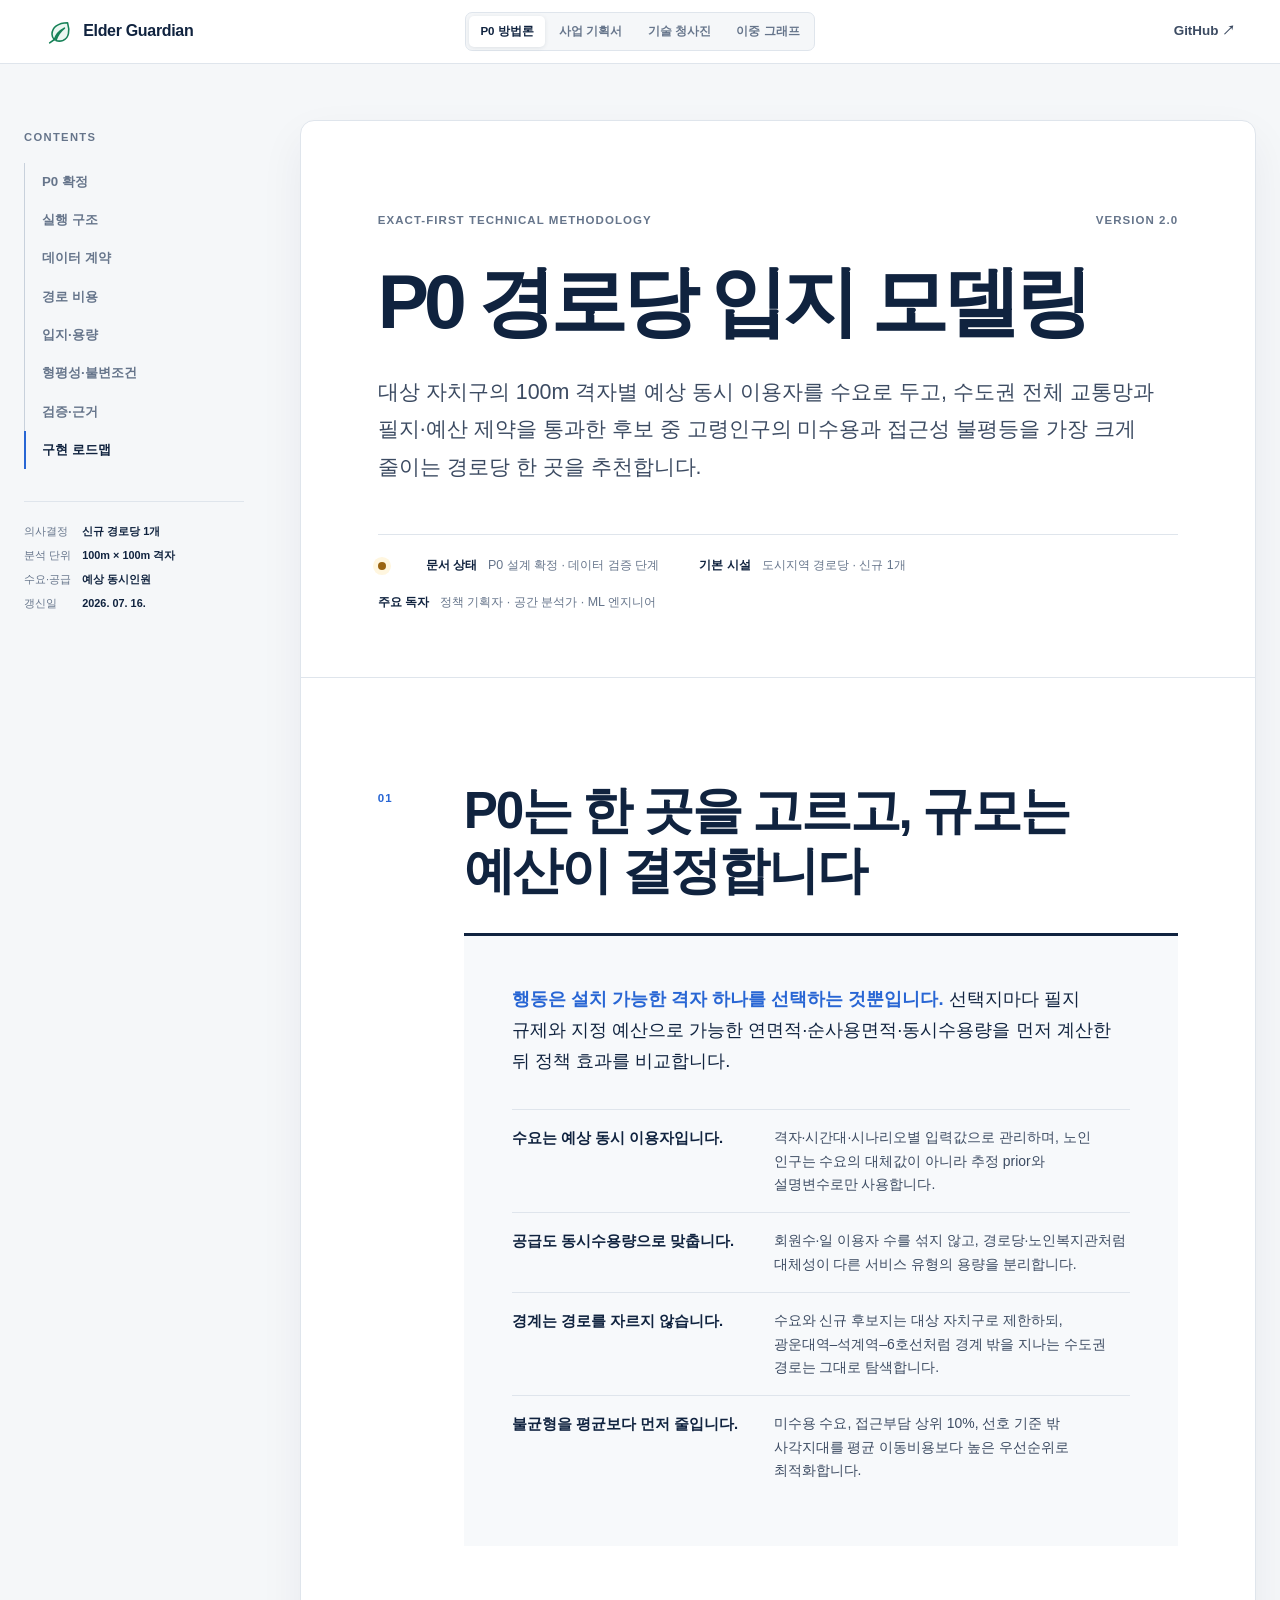
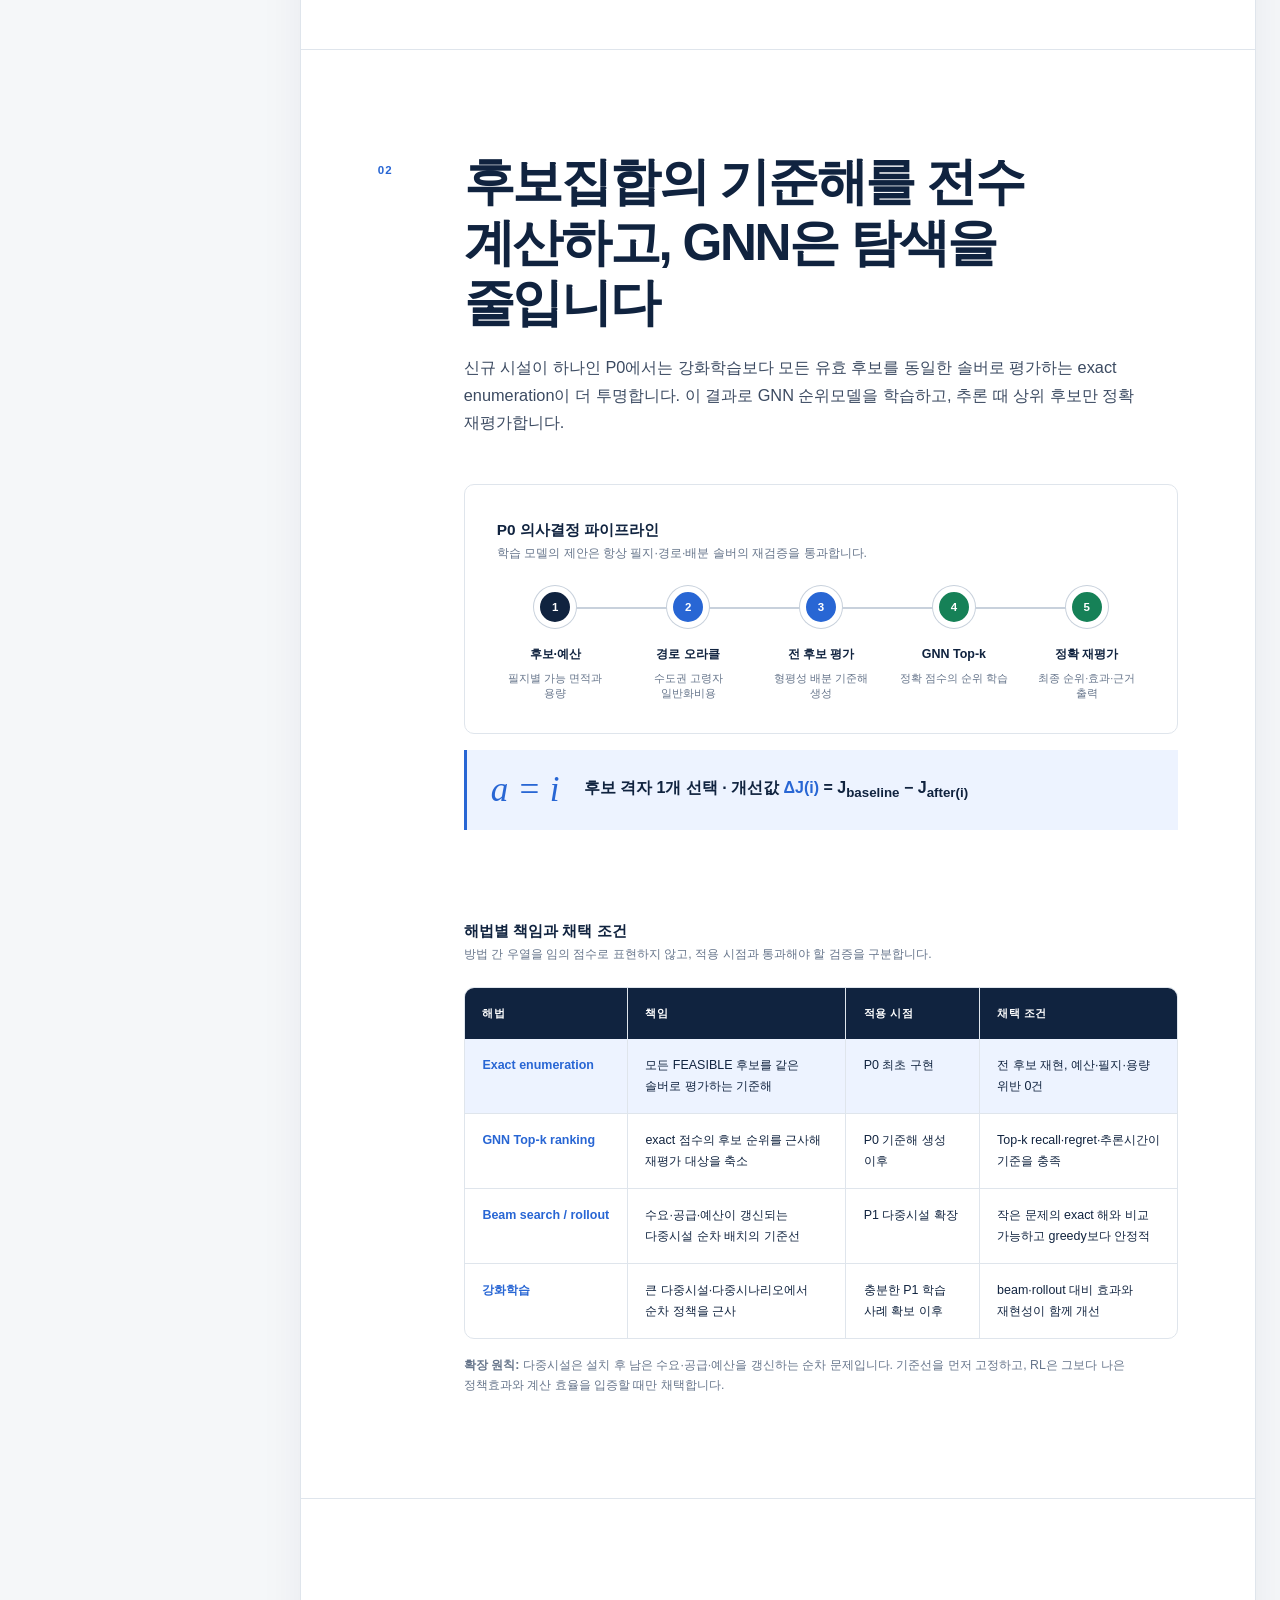
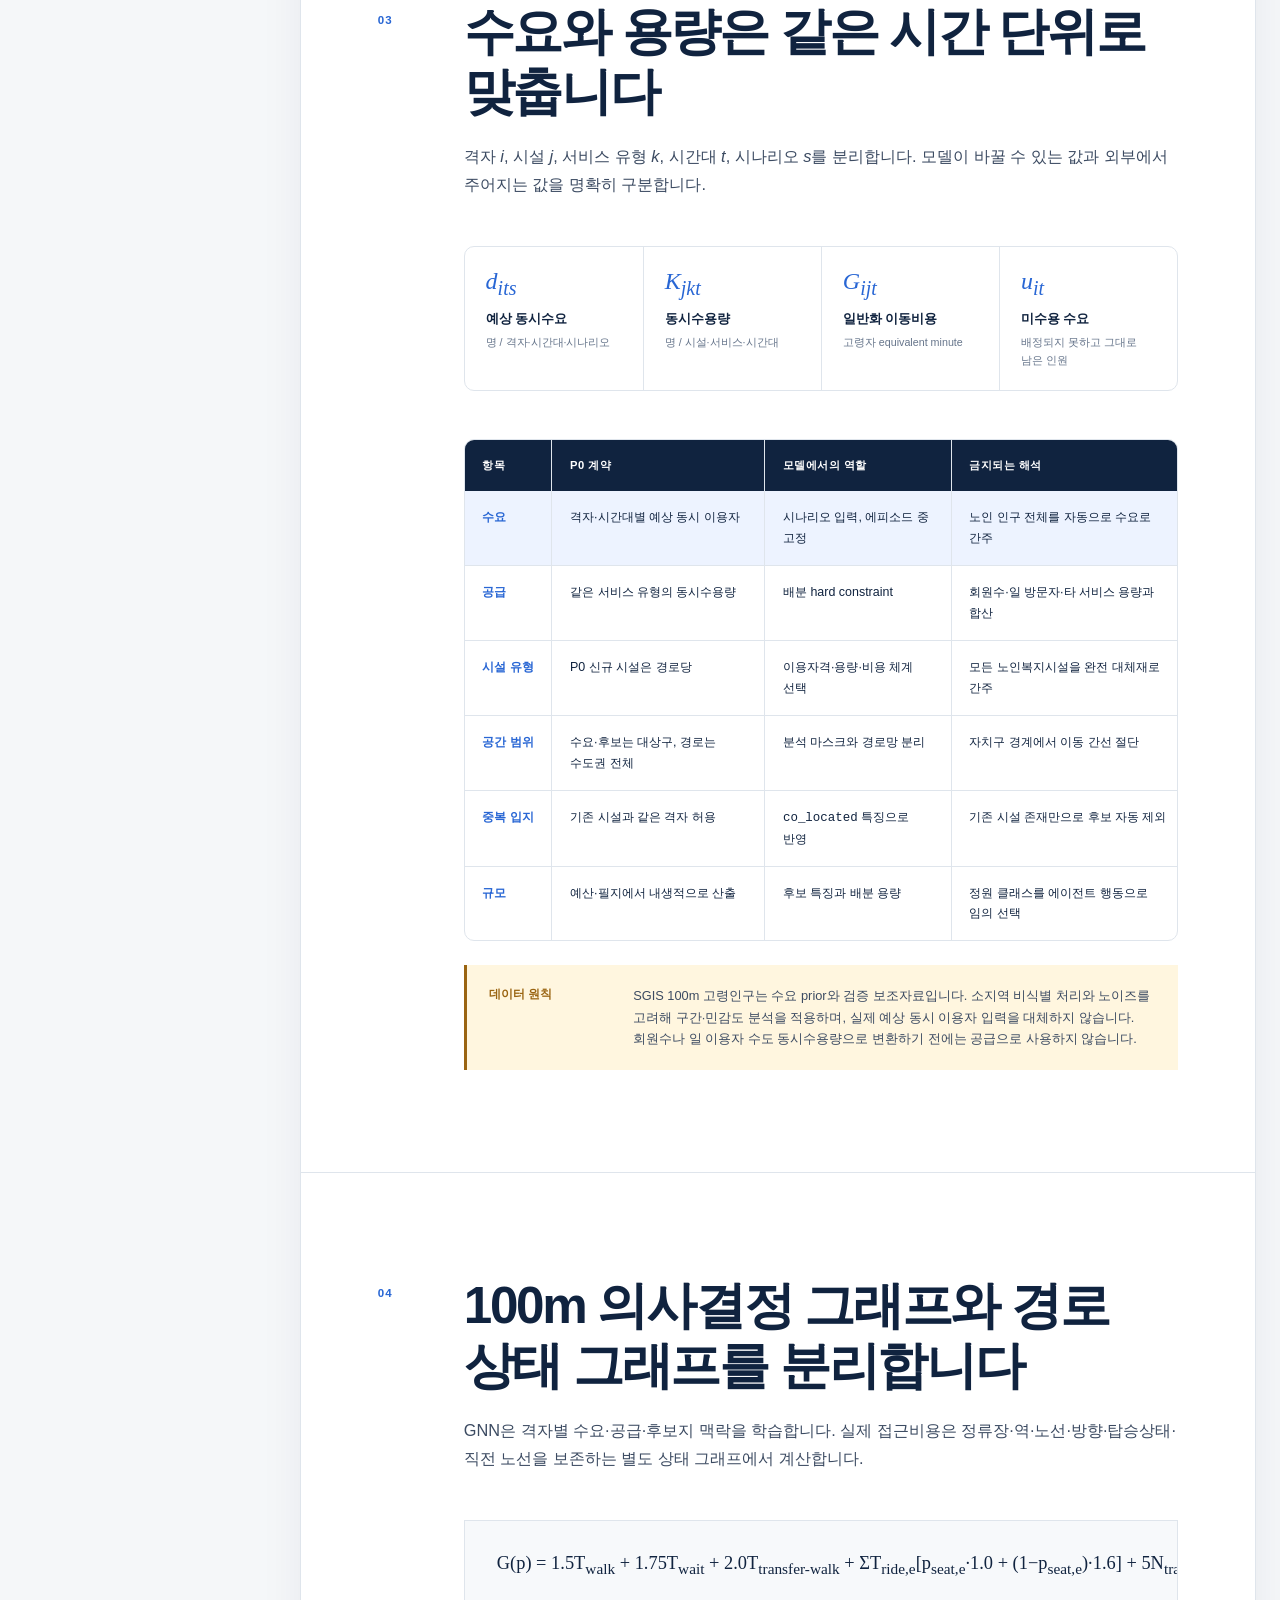
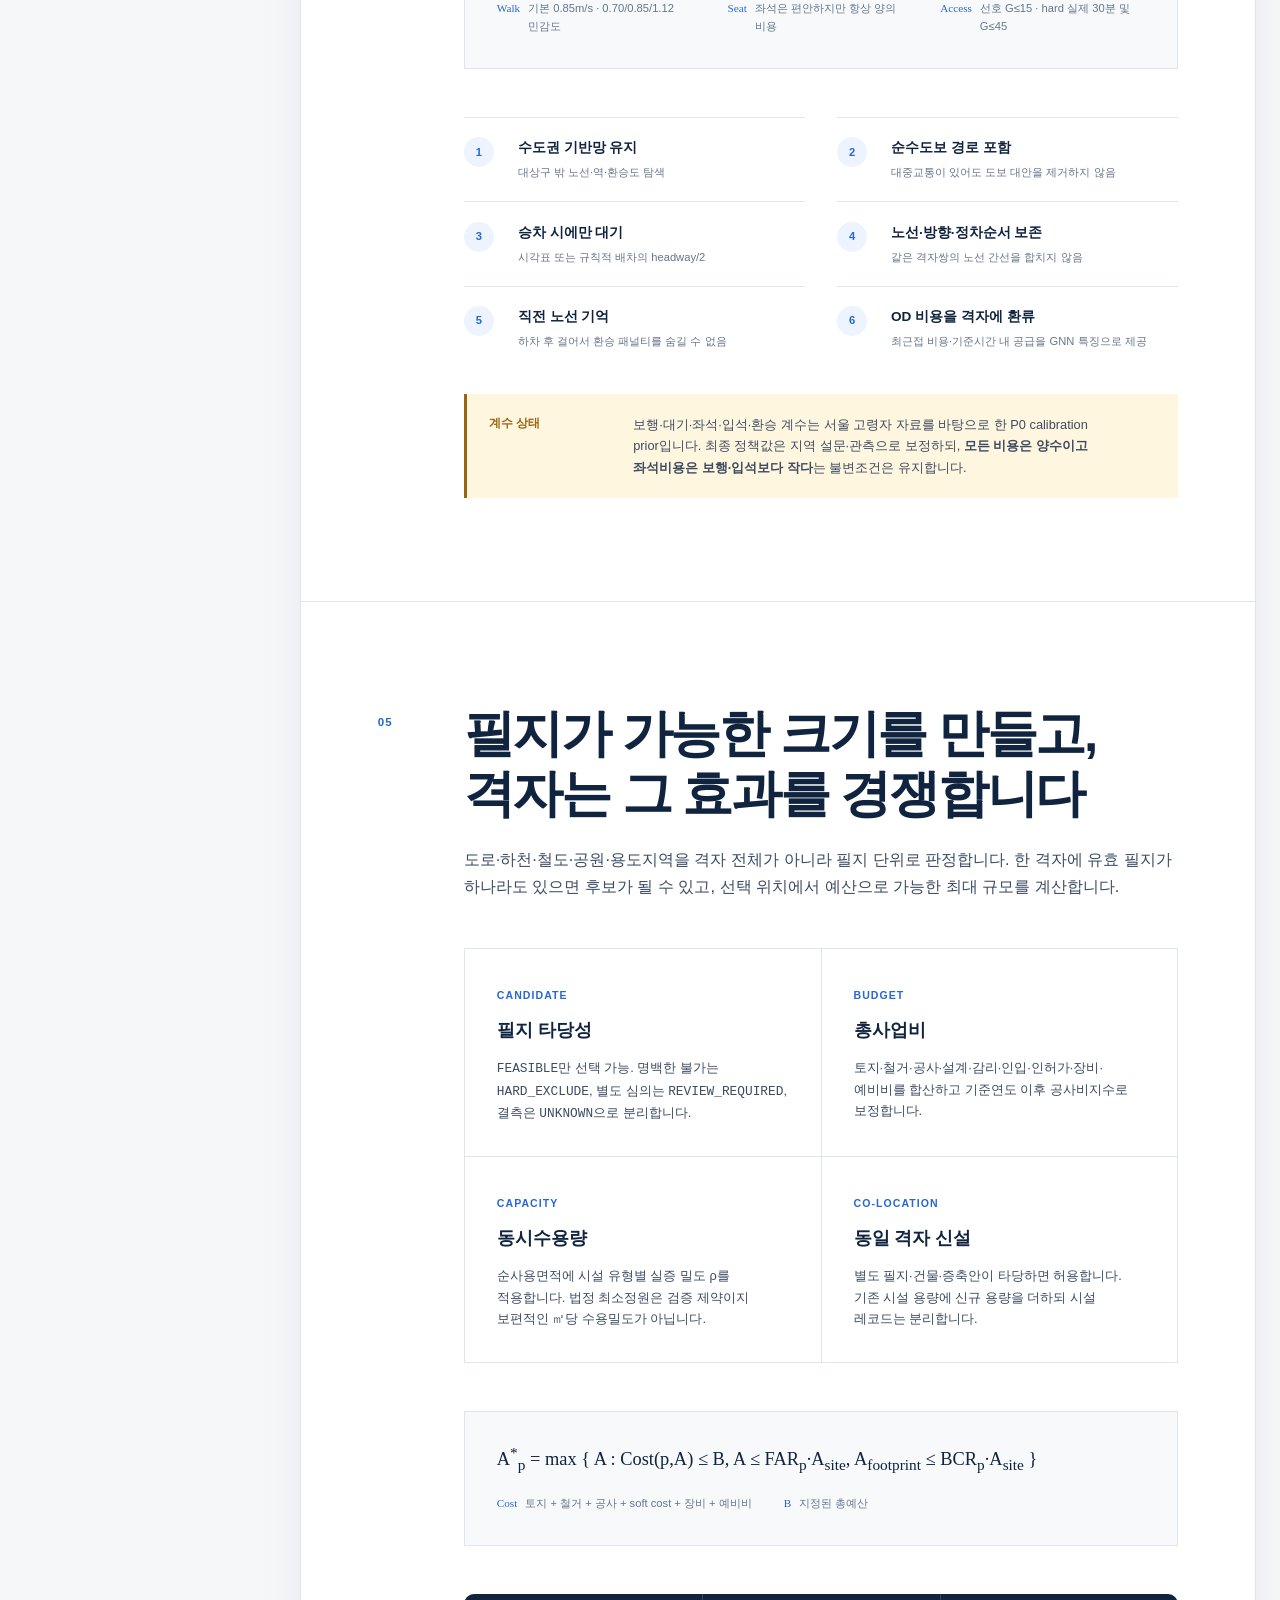
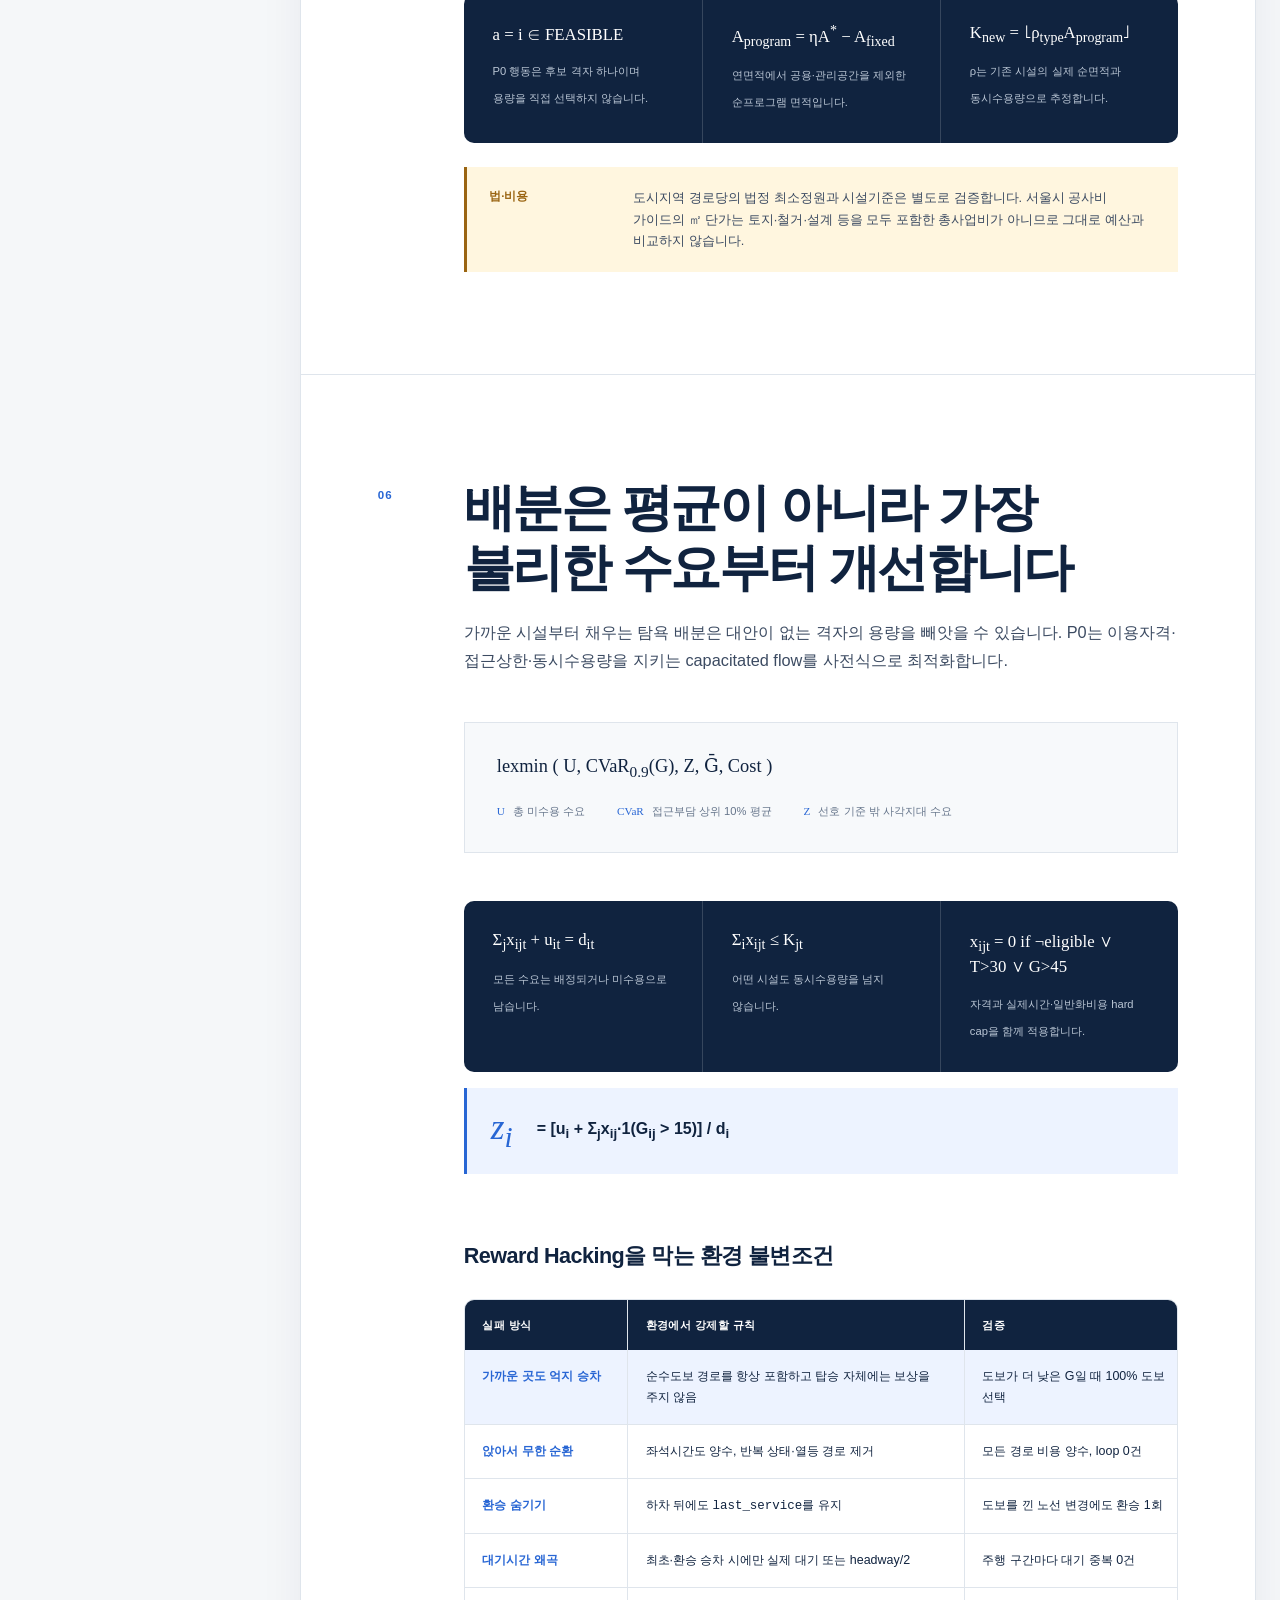
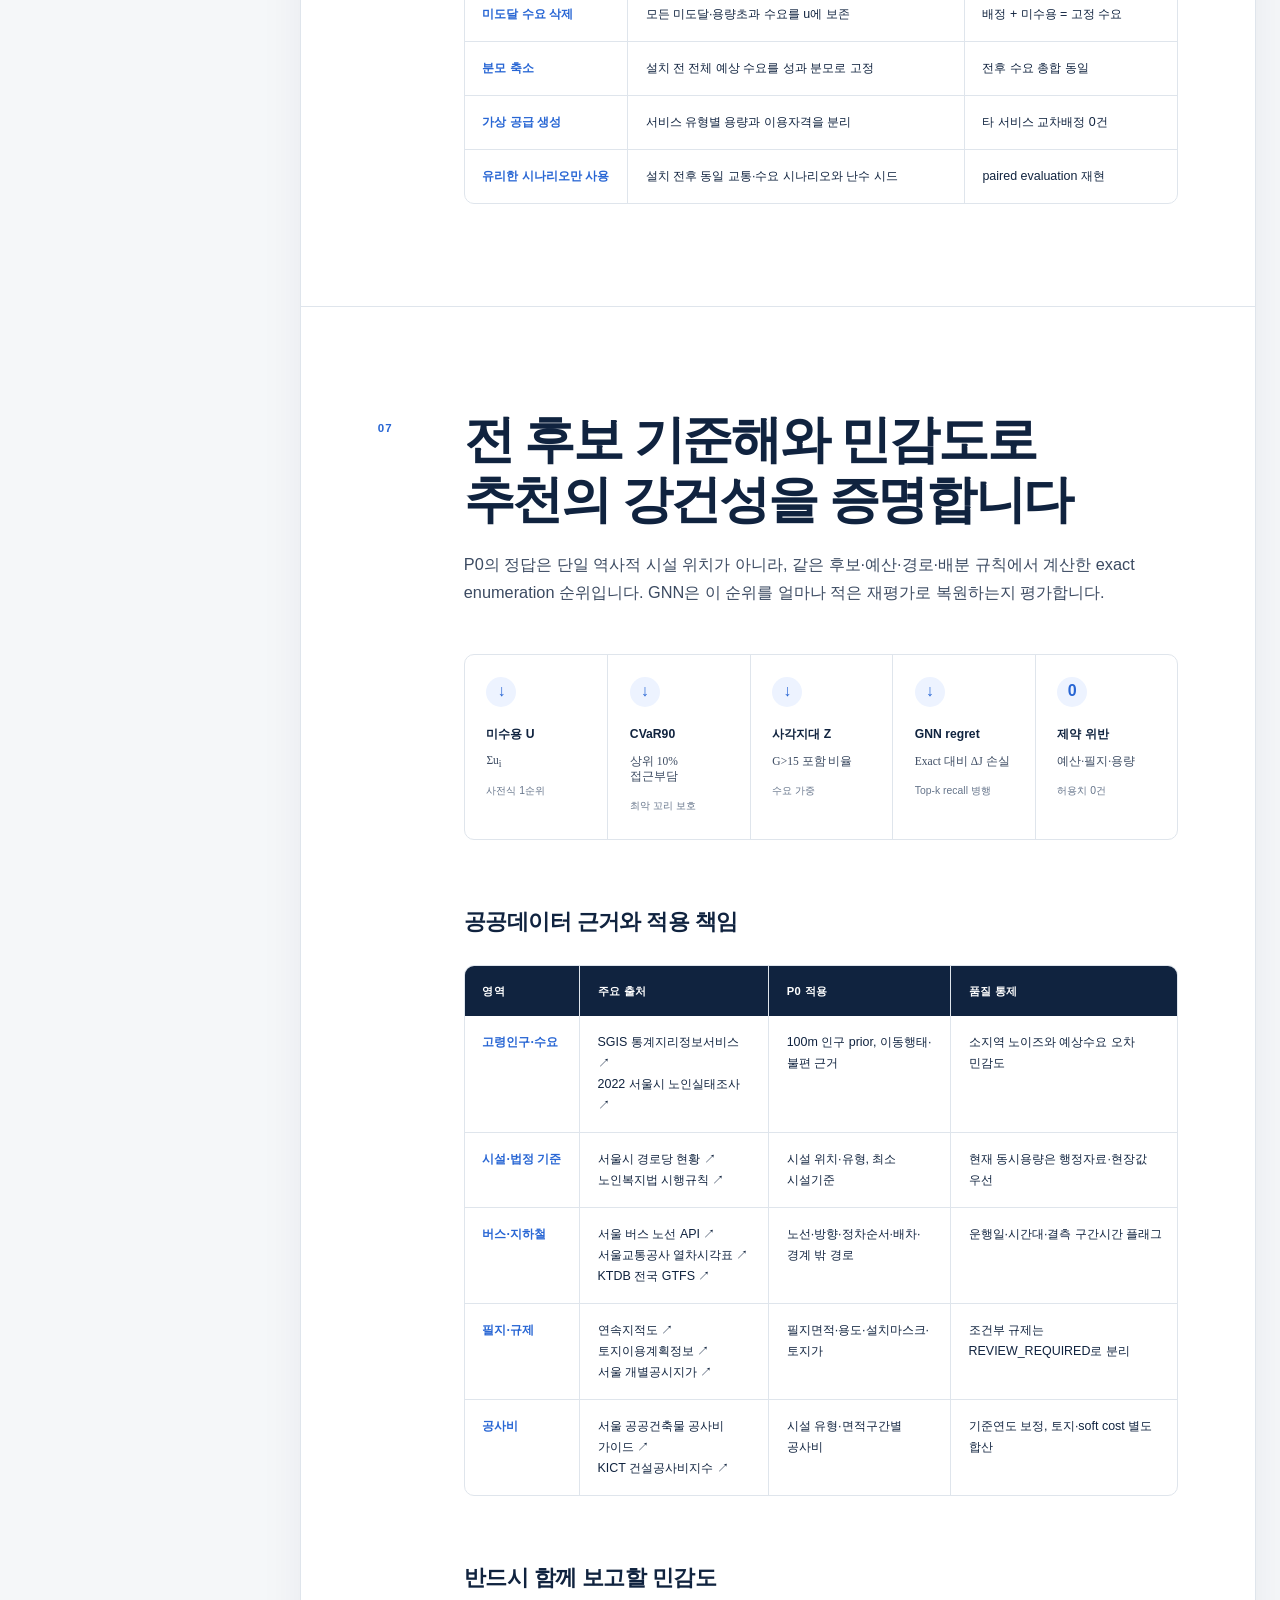
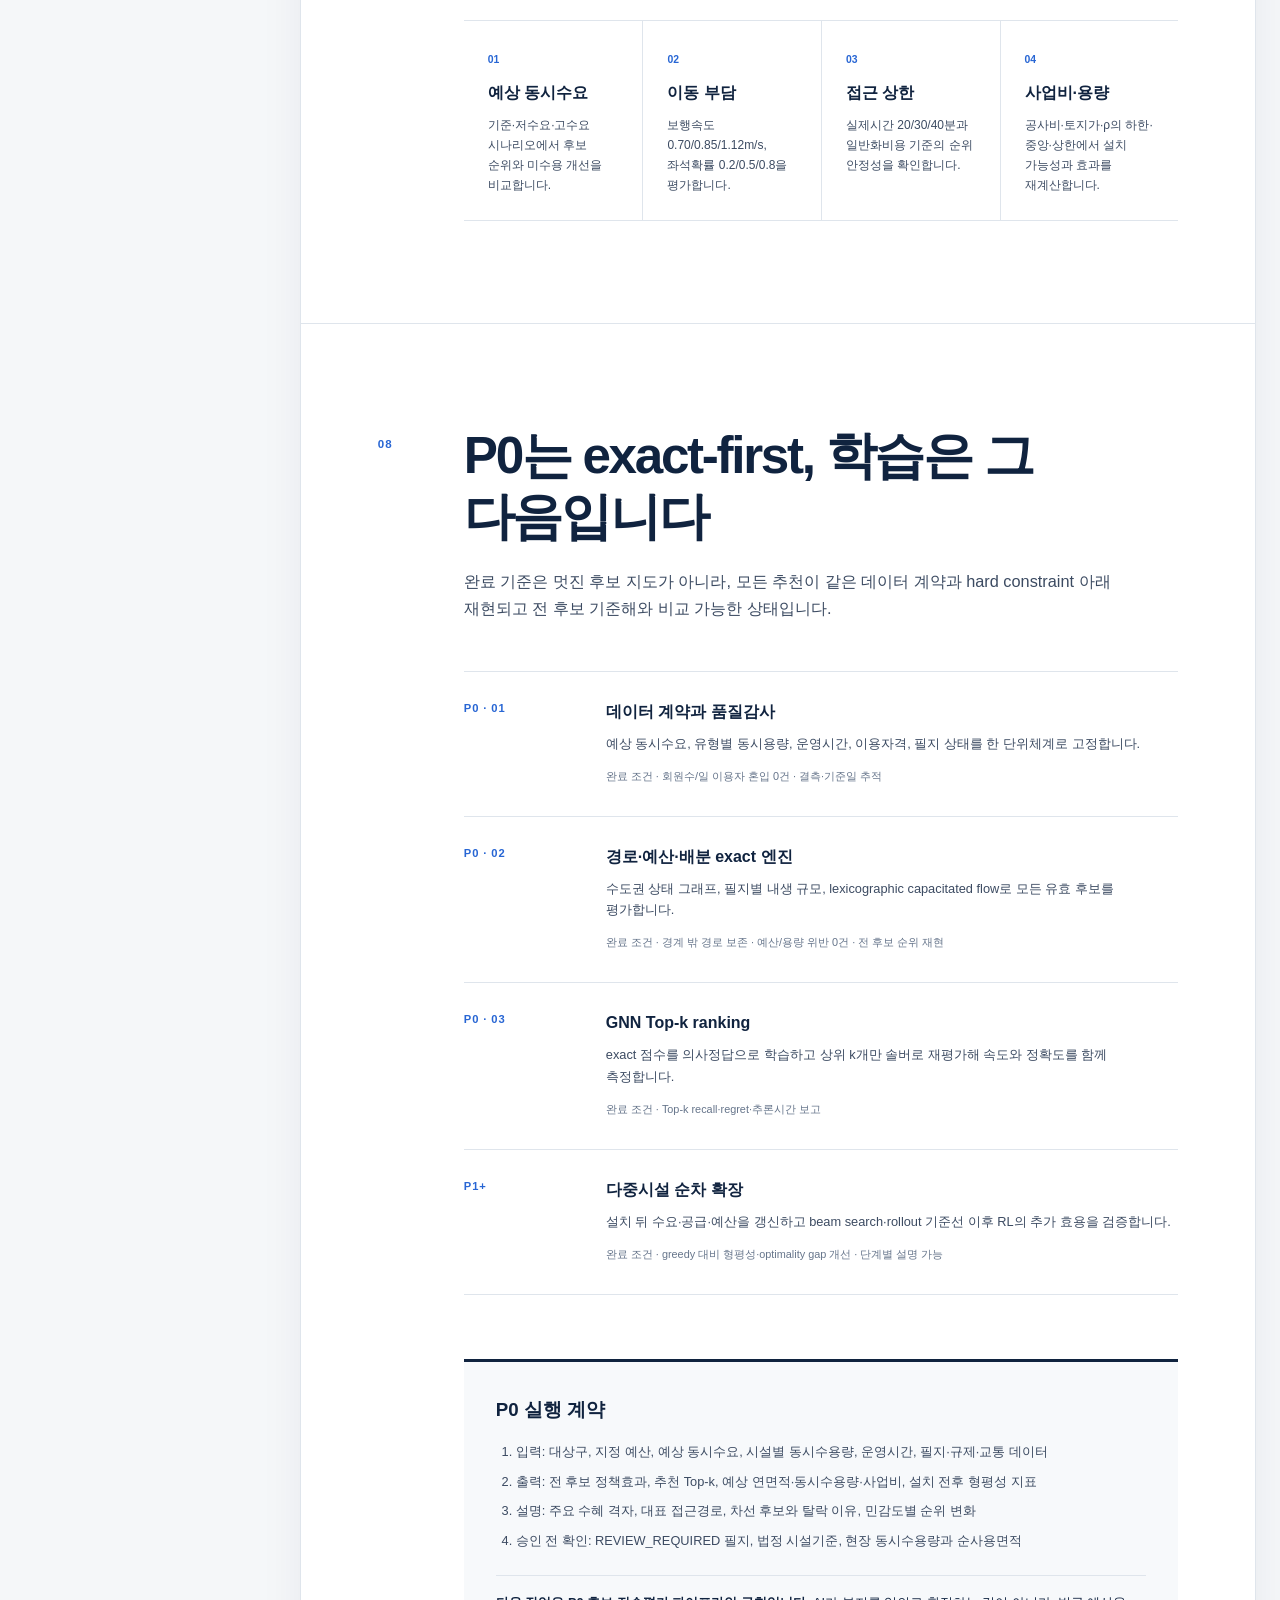
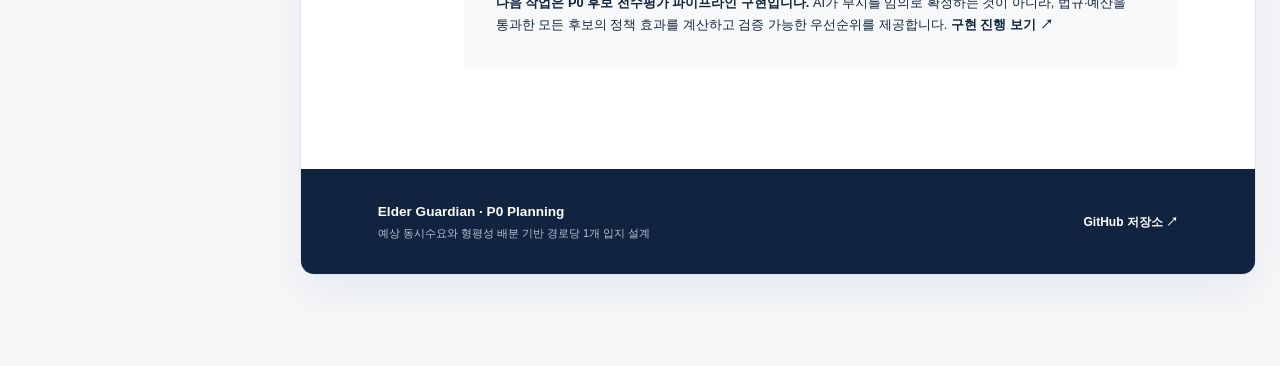
==== commit e34b871f: "docs(method): P0 방법론 메인 페이지 전면 갱신 exact-first 입지 평가, 위치 단일 행동, 필지 예산 용량과 수도권 경로 구조 반영  형평성 사전식 배분, R" ====
--- a/site/index.html
+++ b/site/index.html
@@ -3,9 +3,9 @@
   <head>
     <meta charset="UTF-8" />
     <meta name="viewport" content="width=device-width, initial-scale=1.0" />
-    <meta name="description" content="복지 사각지대를 찾고 신규 복지시설의 위치와 수용량을 제안하는 GNN·강화학습 기반 시설입지 방법론 보고서" />
+    <meta name="description" content="100m 격자 예상 동시수요, 수도권 교통망, 필지·예산 제약, 형평성 배분을 결합한 신규 경로당 1개 입지 P0 설계" />
     <meta name="theme-color" content="#10233f" />
-    <title>복지 사각지대 모델링 | Elder Guardian</title>
+    <title>P0 경로당 입지 모델링 | Elder Guardian</title>
     <link rel="stylesheet" href="./report.css" />
     <script defer src="./report.js"></script>
   </head>
@@ -18,7 +18,7 @@
         <span>Elder Guardian</span>
       </a>
       <nav class="document-nav" aria-label="문서 탐색">
-        <a class="active" aria-current="page" href="./index.html">방법론</a>
+        <a class="active" aria-current="page" href="./index.html">P0 방법론</a>
         <a href="./planning.html">사업 기획서</a>
         <a href="./technical-blueprint.html">기술 청사진</a>
         <a href="./dual-graph-recommendation.html">이중 그래프</a>
@@ -32,19 +32,20 @@
       <aside class="toc" aria-label="보고서 목차">
         <p>Contents</p>
         <nav>
-          <a href="#summary">기술 요약</a>
-          <a href="#finding">핵심 결론</a>
-          <a href="#scope">범위와 정의</a>
-          <a href="#method">방법론</a>
-          <a href="#model">모델 명세</a>
-          <a href="#comparison">접근법 비교</a>
-          <a href="#validation">검증과 한계</a>
+          <a href="#summary">P0 확정</a>
+          <a href="#finding">실행 구조</a>
+          <a href="#scope">데이터 계약</a>
+          <a href="#method">경로 비용</a>
+          <a href="#model">입지·용량</a>
+          <a href="#comparison">형평성·불변조건</a>
+          <a href="#validation">검증·근거</a>
           <a href="#roadmap">구현 로드맵</a>
         </nav>
         <div class="toc-meta">
-          <span>문서 유형</span><strong>방법론 설계안</strong>
+          <span>의사결정</span><strong>신규 경로당 1개</strong>
           <span>분석 단위</span><strong>100m × 100m 격자</strong>
-          <span>작성일</span><strong>2026. 07. 15.</strong>
+          <span>수요·공급</span><strong>예상 동시인원</strong>
+          <span>갱신일</span><strong>2026. 07. 16.</strong>
         </div>
       </aside>
 
@@ -52,36 +53,37 @@
         <header class="report-header">
           <div class="mobile-document-nav">
             <nav class="document-nav" aria-label="문서 탐색">
-              <a class="active" aria-current="page" href="./index.html">방법론</a>
+              <a class="active" aria-current="page" href="./index.html">P0 방법론</a>
               <a href="./planning.html">사업 기획서</a>
               <a href="./technical-blueprint.html">기술 청사진</a>
               <a href="./dual-graph-recommendation.html">이중 그래프</a>
             </nav>
           </div>
           <div class="report-meta">
-            <span>Technical methodology</span>
-            <span>Version 1.0</span>
-          </div>
-          <h1>복지 사각지대 모델링</h1>
-          <p class="dek">교통망과 100m 격자 수요를 학습해 복지 사각지대를 계산하고, 신규 복지시설의 위치와 수용량을 제안하는 GNN·강화학습 기반 시설입지 방법론</p>
+            <span>Exact-first technical methodology</span>
+            <span>Version 2.0</span>
+          </div>
+          <h1>P0 경로당 입지 모델링</h1>
+          <p class="dek">대상 자치구의 100m 격자별 예상 동시 이용자를 수요로 두고, 수도권 전체 교통망과 필지·예산 제약을 통과한 후보 중 고령인구의 미수용과 접근성 불평등을 가장 크게 줄이는 경로당 한 곳을 추천합니다.</p>
           <div class="report-status">
             <span class="status-dot"></span>
-            <p><strong>문서 상태</strong> 설계 가설 · 실증 전</p>
-            <p><strong>주요 독자</strong> ML 엔지니어 · 공간 분석가 · 정책 기획자</p>
+            <p><strong>문서 상태</strong> P0 설계 확정 · 데이터 검증 단계</p>
+            <p><strong>기본 시설</strong> 도시지역 경로당 · 신규 1개</p>
+            <p><strong>주요 독자</strong> 정책 기획자 · 공간 분석가 · ML 엔지니어</p>
           </div>
         </header>
 
         <section class="section" id="summary">
           <div class="section-number">01</div>
           <div class="section-body">
-            <h2>기술 요약</h2>
+            <h2>P0는 한 곳을 고르고, 규모는 예산이 결정합니다</h2>
             <div class="summary-box">
-              <p class="summary-lead"><strong>권장 구조는 `GNN + 강화학습 + 기계적 수요 배분 평가기`입니다.</strong> ML이 시설 위치와 규모를 제안하고, 최적화 알고리즘이 실현 가능성과 정책 효과를 검증합니다.</p>
+              <p class="summary-lead"><strong>행동은 설치 가능한 격자 하나를 선택하는 것뿐입니다.</strong> 선택지마다 필지 규제와 지정 예산으로 가능한 연면적·순사용면적·동시수용량을 먼저 계산한 뒤 정책 효과를 비교합니다.</p>
               <ul class="summary-list">
-                <li><strong>교통망은 이미지가 아니라 이동비용으로 변환합니다.</strong><span>도로·버스·지하철의 연결성, 대기, 환승, 보행 장벽을 격자–시설 OD 비용에 반영합니다.</span></li>
-                <li><strong>GNN–RL이 주 의사결정 모델입니다.</strong><span>정답 위치 라벨 없이 미충족 인구, 이동비용, 설치비, 형평성을 보상으로 학습합니다.</span></li>
-                <li><strong>Graph Diffusion은 대안 생성기로 제한합니다.</strong><span>하나의 정답보다 조건별 복수 배치안을 만들고 feasibility projection과 local search로 보정합니다.</span></li>
-                <li><strong>노인 인구와 실제 복지 수요를 구분합니다.</strong><span>필요율 데이터가 없다면 결과는 ‘복지 필요 인원’이 아니라 ‘공간적 접근 취약성’입니다.</span></li>
+                <li><strong>수요는 예상 동시 이용자입니다.</strong><span>격자·시간대·시나리오별 입력값으로 관리하며, 노인 인구는 수요의 대체값이 아니라 추정 prior와 설명변수로만 사용합니다.</span></li>
+                <li><strong>공급도 동시수용량으로 맞춥니다.</strong><span>회원수·일 이용자 수를 섞지 않고, 경로당·노인복지관처럼 대체성이 다른 서비스 유형의 용량을 분리합니다.</span></li>
+                <li><strong>경계는 경로를 자르지 않습니다.</strong><span>수요와 신규 후보지는 대상 자치구로 제한하되, 광운대역–석계역–6호선처럼 경계 밖을 지나는 수도권 경로는 그대로 탐색합니다.</span></li>
+                <li><strong>불균형을 평균보다 먼저 줄입니다.</strong><span>미수용 수요, 접근부담 상위 10%, 선호 기준 밖 사각지대를 평균 이동비용보다 높은 우선순위로 최적화합니다.</span></li>
               </ul>
             </div>
           </div>
@@ -90,40 +92,45 @@
         <section class="section" id="finding">
           <div class="section-number">02</div>
           <div class="section-body">
-            <h2>핵심 결론: 학습기와 평가기의 책임을 분리합니다</h2>
-            <p class="section-intro">시설입지는 이미지 생성보다 제약이 있는 조합 최적화에 가깝습니다. 아래 구조는 ML을 핵심에 두면서도 결과의 인원수와 제약 준수 여부를 설명할 수 있게 합니다.</p>
+            <h2>후보집합의 기준해를 전수 계산하고, GNN은 탐색을 줄입니다</h2>
+            <p class="section-intro">신규 시설이 하나인 P0에서는 강화학습보다 모든 유효 후보를 동일한 솔버로 평가하는 exact enumeration이 더 투명합니다. 이 결과로 GNN 순위모델을 학습하고, 추론 때 상위 후보만 정확 재평가합니다.</p>
 
             <figure class="flow-figure" aria-labelledby="flow-title">
               <figcaption>
-                <strong id="flow-title">의사결정 학습 루프</strong>
-                <span>공간 상태에서 정책 제안과 기계적 평가가 순환합니다.</span>
+                <strong id="flow-title">P0 의사결정 파이프라인</strong>
+                <span>학습 모델의 제안은 항상 필지·경로·배분 솔버의 재검증을 통과합니다.</span>
               </figcaption>
               <ol class="model-flow">
-                <li><span>1</span><strong>교통·수요 그래프</strong><small>격자 피처와 이동시간 간선</small></li>
-                <li><span>2</span><strong>GNN 인코더</strong><small>주변 수요·접근성 임베딩</small></li>
-                <li><span>3</span><strong>위치·규모 정책</strong><small>후보지와 용량 클래스 선택</small></li>
-                <li><span>4</span><strong>수요 배분</strong><small>용량 제약 최소비용 흐름</small></li>
-                <li><span>5</span><strong>보상</strong><small>효과·비용·형평성 반환</small></li>
+                <li><span>1</span><strong>후보·예산</strong><small>필지별 가능 면적과 용량</small></li>
+                <li><span>2</span><strong>경로 오라클</strong><small>수도권 고령자 일반화비용</small></li>
+                <li><span>3</span><strong>전 후보 평가</strong><small>형평성 배분 기준해 생성</small></li>
+                <li><span>4</span><strong>GNN Top-k</strong><small>정확 점수의 순위 학습</small></li>
+                <li><span>5</span><strong>정확 재평가</strong><small>최종 순위·효과·근거 출력</small></li>
               </ol>
             </figure>
 
-            <div class="formula-panel" aria-label="강화학습 보상 함수">
-              <span>R</span>
-              <p>= 추가 커버 인원 <b>−</b> α · 이동비용 <b>−</b> β · 설치비 <b>−</b> γ · 지역 간 불평등</p>
+            <div class="formula-panel" aria-label="P0 행동과 개선값 정의">
+              <span>a = i</span>
+              <p>후보 격자 1개 선택 · 개선값 <b>ΔJ(i)</b> = J<sub>baseline</sub> − J<sub>after(i)</sub></p>
             </div>
 
             <figure class="chart-figure" aria-labelledby="chart-title">
               <figcaption>
-                <strong id="chart-title">시설입지 의사결정에 대한 접근법별 권장 적합성</strong>
-                <span>대화에서 제안된 역할을 4단계 정성 등급으로 정렬했습니다. 실험 성능값이 아닙니다.</span>
+                <strong id="chart-title">해법별 책임과 채택 조건</strong>
+                <span>방법 간 우열을 임의 점수로 표현하지 않고, 적용 시점과 통과해야 할 검증을 구분합니다.</span>
               </figcaption>
-              <div class="bar-chart" role="img" aria-label="GNN 강화학습 핵심 4, Graph Diffusion 확장 3, CNN 보조 2, GAN 연구 1">
-                <div class="bar-row"><span class="bar-label">GNN + 강화학습</span><div class="bar-track"><i style="--value:100%"></i></div><b>핵심 · 4</b></div>
-                <div class="bar-row"><span class="bar-label">Graph Diffusion</span><div class="bar-track"><i style="--value:75%"></i></div><b>확장 · 3</b></div>
-                <div class="bar-row"><span class="bar-label">CNN</span><div class="bar-track"><i style="--value:50%"></i></div><b>보조 · 2</b></div>
-                <div class="bar-row"><span class="bar-label">GAN</span><div class="bar-track"><i style="--value:25%"></i></div><b>연구 · 1</b></div>
+              <div class="table-frame" role="region" aria-label="해법별 역할과 채택 조건" tabindex="0">
+                <table>
+                  <thead><tr><th>해법</th><th>책임</th><th>적용 시점</th><th>채택 조건</th></tr></thead>
+                  <tbody>
+                    <tr class="focus"><th>Exact enumeration</th><td>모든 FEASIBLE 후보를 같은 솔버로 평가하는 기준해</td><td>P0 최초 구현</td><td>전 후보 재현, 예산·필지·용량 위반 0건</td></tr>
+                    <tr><th>GNN Top-k ranking</th><td>exact 점수의 후보 순위를 근사해 재평가 대상을 축소</td><td>P0 기준해 생성 이후</td><td>Top-k recall·regret·추론시간이 기준을 충족</td></tr>
+                    <tr><th>Beam search / rollout</th><td>수요·공급·예산이 갱신되는 다중시설 순차 배치의 기준선</td><td>P1 다중시설 확장</td><td>작은 문제의 exact 해와 비교 가능하고 greedy보다 안정적</td></tr>
+                    <tr><th>강화학습</th><td>큰 다중시설·다중시나리오에서 순차 정책을 근사</td><td>충분한 P1 학습 사례 확보 이후</td><td>beam·rollout 대비 효과와 재현성이 함께 개선</td></tr>
+                  </tbody>
+                </table>
               </div>
-              <p class="figure-note"><strong>해석:</strong> 등급은 주 시설입지 모델로서의 권장 역할을 뜻합니다. 실제 우열은 동일 시나리오에서 미충족 인구, 비용, 형평성, 제약 위반률을 비교해 확인해야 합니다.</p>
+              <p class="figure-note"><strong>확장 원칙:</strong> 다중시설은 설치 후 남은 수요·공급·예산을 갱신하는 순차 문제입니다. 기준선을 먼저 고정하고, RL은 그보다 나은 정책효과와 계산 효율을 입증할 때만 채택합니다.</p>
             </figure>
           </div>
         </section>
@@ -131,33 +138,33 @@
         <section class="section" id="scope">
           <div class="section-number">03</div>
           <div class="section-body">
-            <h2>출력은 사각지대 확률보다 미충족 인원으로 정의합니다</h2>
-            <p class="section-intro">분석 단위는 100m 격자 <i>i</i>, 공급 단위는 복지시설 <i>j</i>입니다. 모델이 계산해야 할 결과는 배정되지 못한 수요 <i>uᵢ</i>와 커버 비율입니다.</p>
+            <h2>수요와 용량은 같은 시간 단위로 맞춥니다</h2>
+            <p class="section-intro">격자 <i>i</i>, 시설 <i>j</i>, 서비스 유형 <i>k</i>, 시간대 <i>t</i>, 시나리오 <i>s</i>를 분리합니다. 모델이 바꿀 수 있는 값과 외부에서 주어지는 값을 명확히 구분합니다.</p>
 
             <div class="definition-strip">
-              <div><span>Dᵢ</span><strong>격자별 복지 수요</strong><small>Pᵢ × qᵢ</small></div>
-              <div><span>Cⱼ</span><strong>시설별 수용량</strong><small>서비스별 명 / 기간</small></div>
-              <div><span>Gᵢⱼ</span><strong>일반화 이동비용</strong><small>도보·대기·탑승·환승</small></div>
-              <div><span>uᵢ</span><strong>미충족 인원</strong><small>어디에도 배정되지 못한 수요</small></div>
-            </div>
-
-            <div class="table-frame" role="region" aria-label="모델 변수 정의표" tabindex="0">
+              <div><span>d<sub>its</sub></span><strong>예상 동시수요</strong><small>명 / 격자·시간대·시나리오</small></div>
+              <div><span>K<sub>jkt</sub></span><strong>동시수용량</strong><small>명 / 시설·서비스·시간대</small></div>
+              <div><span>G<sub>ijt</sub></span><strong>일반화 이동비용</strong><small>고령자 equivalent minute</small></div>
+              <div><span>u<sub>it</sub></span><strong>미수용 수요</strong><small>배정되지 못하고 그대로 남은 인원</small></div>
+            </div>
+
+            <div class="table-frame" role="region" aria-label="P0 데이터 계약" tabindex="0">
               <table>
-                <thead><tr><th>변수</th><th>정의</th><th>단위</th><th>초기 대체값</th></tr></thead>
+                <thead><tr><th>항목</th><th>P0 계약</th><th>모델에서의 역할</th><th>금지되는 해석</th></tr></thead>
                 <tbody>
-                  <tr><th>Pᵢ</th><td>격자 i의 노인 인구</td><td>명 / 100m 격자</td><td>공개 인구 격자</td></tr>
-                  <tr><th>qᵢ</th><td>서비스 필요 확률 또는 예상 이용률</td><td>0–1 비율</td><td>1 또는 행정 통계 이용률</td></tr>
-                  <tr><th>Dᵢ</th><td>격자 i의 복지 수요 Pᵢ × qᵢ</td><td>예상 이용자 수</td><td>노인 인구</td></tr>
-                  <tr><th>Cⱼ</th><td>시설 j의 서비스별 수용량</td><td>명 / 기간</td><td>공시 정원 또는 운영 실적</td></tr>
-                  <tr><th>Gᵢⱼ</th><td>격자 i에서 시설 j까지의 일반화 이동비용</td><td>등가 분</td><td>도보·대중교통 최단시간</td></tr>
-                  <tr><th>uᵢ</th><td>시설에 배정되지 못한 격자 i의 수요</td><td>명</td><td>수요 배분 결과</td></tr>
+                  <tr class="focus"><th>수요</th><td>격자·시간대별 예상 동시 이용자</td><td>시나리오 입력, 에피소드 중 고정</td><td>노인 인구 전체를 자동으로 수요로 간주</td></tr>
+                  <tr><th>공급</th><td>같은 서비스 유형의 동시수용량</td><td>배분 hard constraint</td><td>회원수·일 방문자·타 서비스 용량과 합산</td></tr>
+                  <tr><th>시설 유형</th><td>P0 신규 시설은 경로당</td><td>이용자격·용량·비용 체계 선택</td><td>모든 노인복지시설을 완전 대체재로 간주</td></tr>
+                  <tr><th>공간 범위</th><td>수요·후보는 대상구, 경로는 수도권 전체</td><td>분석 마스크와 경로망 분리</td><td>자치구 경계에서 이동 간선 절단</td></tr>
+                  <tr><th>중복 입지</th><td>기존 시설과 같은 격자 허용</td><td><code>co_located</code> 특징으로 반영</td><td>기존 시설 존재만으로 후보 자동 제외</td></tr>
+                  <tr><th>규모</th><td>예산·필지에서 내생적으로 산출</td><td>후보 특징과 배분 용량</td><td>정원 클래스를 에이전트 행동으로 임의 선택</td></tr>
                 </tbody>
               </table>
             </div>
 
             <aside class="caveat">
-              <span>해석 주의</span>
-              <p>독거 여부, 연령대, 장애, 소득, 차량 보유, 경사도, 실제 이용·대기·거절 기록이 없다면 결과를 “복지 필요 인원”으로 부르면 안 됩니다. 이 경우 분석 대상은 <strong>노인 인구 기준 공간적 접근 취약성</strong>입니다.</p>
+              <span>데이터 원칙</span>
+              <p>SGIS 100m 고령인구는 수요 prior와 검증 보조자료입니다. 소지역 비식별 처리와 노이즈를 고려해 구간·민감도 분석을 적용하며, 실제 예상 동시 이용자 입력을 대체하지 않습니다. 회원수나 일 이용자 수도 동시수용량으로 변환하기 전에는 공급으로 사용하지 않습니다.</p>
             </aside>
           </div>
         </section>
@@ -165,92 +172,140 @@
         <section class="section" id="method">
           <div class="section-number">04</div>
           <div class="section-body">
-            <h2>교통망을 이동비용으로 압축한 뒤 학습과 최적화를 연결합니다</h2>
-            <p class="section-intro">도로·버스·지하철을 단순 이미지 채널로 쌓으면 연결성, 환승, 대기시간, 방향성을 잃을 수 있습니다. 먼저 격자–시설 OD 이동비용을 계산합니다.</p>
+            <h2>100m 의사결정 그래프와 경로 상태 그래프를 분리합니다</h2>
+            <p class="section-intro">GNN은 격자별 수요·공급·후보지 맥락을 학습합니다. 실제 접근비용은 정류장·역·노선·방향·탑승상태·직전 노선을 보존하는 별도 상태 그래프에서 계산합니다.</p>
 
             <div class="equation-card">
-              <p>G<sub>ij</sub> = T<sup>walk</sup><sub>ij</sub> + T<sup>wait</sup><sub>ij</sub> + T<sup>ride</sup><sub>ij</sub> + αN<sup>transfer</sup><sub>ij</sub> + βB<sub>ij</sub></p>
-              <dl><div><dt>N<sup>transfer</sup></dt><dd>환승 횟수</dd></div><div><dt>B</dt><dd>경사·횡단·보행 단절 등 장벽</dd></div></dl>
+              <p>G(p) = 1.5T<sub>walk</sub> + 1.75T<sub>wait</sub> + 2.0T<sub>transfer-walk</sub> + ΣT<sub>ride,e</sub>[p<sub>seat,e</sub>·1.0 + (1−p<sub>seat,e</sub>)·1.6] + 5N<sub>transfer</sub> + B(p)</p>
+              <dl>
+                <div><dt>Walk</dt><dd>기본 0.85m/s · 0.70/0.85/1.12 민감도</dd></div>
+                <div><dt>Seat</dt><dd>좌석은 편안하지만 항상 양의 비용</dd></div>
+                <div><dt>Access</dt><dd>선호 G≤15 · hard 실제 30분 및 G≤45</dd></div>
+              </dl>
             </div>
 
             <ol class="pipeline">
-              <li><span>1</span><div><strong>공간 데이터 정렬</strong><small>좌표계·시간대·서비스 단위 통일</small></div></li>
-              <li><span>2</span><div><strong>이동비용 계산</strong><small>격자–시설 OD 비용 Gᵢⱼ</small></div></li>
-              <li><span>3</span><div><strong>그래프 인코딩</strong><small>격자 피처와 이동시간 간선</small></div></li>
-              <li><span>4</span><div><strong>정책 행동</strong><small>신규 위치와 수용량 선택</small></div></li>
-              <li><span>5</span><div><strong>수요 배분</strong><small>용량 제약 최소비용 흐름</small></div></li>
-              <li><span>6</span><div><strong>보상·검증</strong><small>효과·비용·형평성 평가</small></div></li>
+              <li><span>1</span><div><strong>수도권 기반망 유지</strong><small>대상구 밖 노선·역·환승도 탐색</small></div></li>
+              <li><span>2</span><div><strong>순수도보 경로 포함</strong><small>대중교통이 있어도 도보 대안을 제거하지 않음</small></div></li>
+              <li><span>3</span><div><strong>승차 시에만 대기</strong><small>시각표 또는 규칙적 배차의 headway/2</small></div></li>
+              <li><span>4</span><div><strong>노선·방향·정차순서 보존</strong><small>같은 격자쌍의 노선 간선을 합치지 않음</small></div></li>
+              <li><span>5</span><div><strong>직전 노선 기억</strong><small>하차 후 걸어서 환승 패널티를 숨길 수 없음</small></div></li>
+              <li><span>6</span><div><strong>OD 비용을 격자에 환류</strong><small>최근접 비용·기준시간 내 공급을 GNN 특징으로 제공</small></div></li>
             </ol>
+
+            <aside class="caveat">
+              <span>계수 상태</span>
+              <p>보행·대기·좌석·입석·환승 계수는 서울 고령자 자료를 바탕으로 한 P0 calibration prior입니다. 최종 정책값은 지역 설문·관측으로 보정하되, <strong>모든 비용은 양수이고 좌석비용은 보행·입석보다 작다</strong>는 불변조건은 유지합니다.</p>
+            </aside>
           </div>
         </section>
 
         <section class="section" id="model">
           <div class="section-number">05</div>
           <div class="section-body">
-            <h2>모델은 위치·규모를 선택하고 최적화 레이어가 인원수를 계산합니다</h2>
-            <p class="section-intro">정책 행동 <i>aₜ = (설치 위치, 시설 규모)</i>는 후보지를 하나씩 선택합니다. 수용량은 50·100·200명처럼 이산 클래스로 제한하는 편이 안정적이고 행정 시나리오와도 연결하기 쉽습니다.</p>
+            <h2>필지가 가능한 크기를 만들고, 격자는 그 효과를 경쟁합니다</h2>
+            <p class="section-intro">도로·하천·철도·공원·용도지역을 격자 전체가 아니라 필지 단위로 판정합니다. 한 격자에 유효 필지가 하나라도 있으면 후보가 될 수 있고, 선택 위치에서 예산으로 가능한 최대 규모를 계산합니다.</p>
 
             <div class="spec-grid">
-              <article><span>Node</span><h3>격자 피처 xᵢ</h3><p>노인 인구, 현재 접근성, 대중교통 접근성, 주변 잔여 용량, 취약도, 설치 가능 여부·비용</p></article>
-              <article><span>Edge</span><h3>이동시간 간선 eᵢⱼ</h3><p>시간 임계값 또는 k-최근접 이동시간으로 연결하고, 도보·대중교통 비용과 환승을 보존</p></article>
-              <article><span>Action</span><h3>위치·규모 선택 aₜ</h3><p>선택된 시설 상태를 갱신하며 예산이나 시설 수가 소진될 때까지 순차적으로 행동</p></article>
-              <article><span>Evaluator</span><h3>수요 배분 xᵢⱼ</h3><p>최대 접근비용과 시설 용량을 지키면서 미충족 인원을 직접 계산</p></article>
+              <article><span>Candidate</span><h3>필지 타당성</h3><p><code>FEASIBLE</code>만 선택 가능. 명백한 불가는 <code>HARD_EXCLUDE</code>, 별도 심의는 <code>REVIEW_REQUIRED</code>, 결측은 <code>UNKNOWN</code>으로 분리합니다.</p></article>
+              <article><span>Budget</span><h3>총사업비</h3><p>토지·철거·공사·설계·감리·인입·인허가·장비·예비비를 합산하고 기준연도 이후 공사비지수로 보정합니다.</p></article>
+              <article><span>Capacity</span><h3>동시수용량</h3><p>순사용면적에 시설 유형별 실증 밀도 ρ를 적용합니다. 법정 최소정원은 검증 제약이지 보편적인 ㎡당 수용밀도가 아닙니다.</p></article>
+              <article><span>Co-location</span><h3>동일 격자 신설</h3><p>별도 필지·건물·증축안이 타당하면 허용합니다. 기존 시설 용량에 신규 용량을 더하되 시설 레코드는 분리합니다.</p></article>
+            </div>
+
+            <div class="equation-card">
+              <p>A<sup>*</sup><sub>p</sub> = max { A : Cost(p,A) ≤ B, A ≤ FAR<sub>p</sub>·A<sub>site</sub>, A<sub>footprint</sub> ≤ BCR<sub>p</sub>·A<sub>site</sub> }</p>
+              <dl><div><dt>Cost</dt><dd>토지 + 철거 + 공사 + soft cost + 장비 + 예비비</dd></div><div><dt>B</dt><dd>지정된 총예산</dd></div></dl>
             </div>
 
             <div class="constraint-panel">
-              <div><p>Σ<sub>j</sub> x<sub>ij</sub> + u<sub>i</sub> = D<sub>i</sub></p><small>모든 수요는 배정되거나 미충족으로 남습니다.</small></div>
-              <div><p>Σ<sub>i</sub> x<sub>ij</sub> ≤ C<sub>j</sub></p><small>시설이 수용량을 넘겨 담당할 수 없습니다.</small></div>
-              <div><p>x<sub>ij</sub> = 0 if G<sub>ij</sub> &gt; G<sub>max</sub></p><small>허용 이동비용 밖의 시설에는 배정하지 않습니다.</small></div>
-            </div>
+              <div><p>a = i ∈ FEASIBLE</p><small>P0 행동은 후보 격자 하나이며 용량을 직접 선택하지 않습니다.</small></div>
+              <div><p>A<sub>program</sub> = ηA<sup>*</sup> − A<sub>fixed</sub></p><small>연면적에서 공용·관리공간을 제외한 순프로그램 면적입니다.</small></div>
+              <div><p>K<sub>new</sub> = ⌊ρ<sub>type</sub>A<sub>program</sub>⌋</p><small>ρ는 기존 시설의 실제 순면적과 동시수용량으로 추정합니다.</small></div>
+            </div>
+
+            <aside class="caveat">
+              <span>법·비용</span>
+              <p>도시지역 경로당의 법정 최소정원과 시설기준은 별도로 검증합니다. 서울시 공사비 가이드의 ㎡ 단가는 토지·철거·설계 등을 모두 포함한 총사업비가 아니므로 그대로 예산과 비교하지 않습니다.</p>
+            </aside>
           </div>
         </section>
 
         <section class="section" id="comparison">
           <div class="section-number">06</div>
           <div class="section-body">
-            <h2>생성형 모델은 hard constraint를 직접 보장하지 못합니다</h2>
-            <p class="section-intro">각 접근법을 배제하기보다 전체 시스템에서 책임을 명확히 나눕니다. Diffusion은 여러 Pareto 후보를 생성할 때 가치가 있지만, 첫 모델로 쓰려면 학습 데이터와 제약 보정 비용이 큽니다.</p>
-
-            <div class="table-frame" role="region" aria-label="ML 접근법 비교표" tabindex="0">
+            <h2>배분은 평균이 아니라 가장 불리한 수요부터 개선합니다</h2>
+            <p class="section-intro">가까운 시설부터 채우는 탐욕 배분은 대안이 없는 격자의 용량을 빼앗을 수 있습니다. P0는 이용자격·접근상한·동시수용량을 지키는 capacitated flow를 사전식으로 최적화합니다.</p>
+
+            <div class="equation-card">
+              <p>lexmin ( U, CVaR<sub>0.9</sub>(G), Z, Ḡ, Cost )</p>
+              <dl><div><dt>U</dt><dd>총 미수용 수요</dd></div><div><dt>CVaR</dt><dd>접근부담 상위 10% 평균</dd></div><div><dt>Z</dt><dd>선호 기준 밖 사각지대 수요</dd></div></dl>
+            </div>
+
+            <div class="constraint-panel">
+              <div><p>Σ<sub>j</sub>x<sub>ijt</sub> + u<sub>it</sub> = d<sub>it</sub></p><small>모든 수요는 배정되거나 미수용으로 남습니다.</small></div>
+              <div><p>Σ<sub>i</sub>x<sub>ijt</sub> ≤ K<sub>jt</sub></p><small>어떤 시설도 동시수용량을 넘지 않습니다.</small></div>
+              <div><p>x<sub>ijt</sub> = 0 if ¬eligible ∨ T&gt;30 ∨ G&gt;45</p><small>자격과 실제시간·일반화비용 hard cap을 함께 적용합니다.</small></div>
+            </div>
+
+            <div class="formula-panel" aria-label="사각지대 비율 정의">
+              <span>z<sub>i</sub></span>
+              <p>= [u<sub>i</sub> + Σ<sub>j</sub>x<sub>ij</sub>·1(G<sub>ij</sub> &gt; 15)] / d<sub>i</sub></p>
+            </div>
+
+            <h3 class="subheading">Reward Hacking을 막는 환경 불변조건</h3>
+            <div class="table-frame" role="region" aria-label="보상 해킹 방지 규칙" tabindex="0">
               <table>
-                <thead><tr><th>접근법</th><th>강점</th><th>핵심 한계</th><th>권장 역할</th></tr></thead>
+                <thead><tr><th>실패 방식</th><th>환경에서 강제할 규칙</th><th>검증</th></tr></thead>
                 <tbody>
-                  <tr class="focus"><th>GNN + 강화학습</th><td>그래프 구조와 보상 기반 조합 결정을 함께 학습</td><td>보상 설계와 학습 안정화가 중요</td><td><strong>주 정책 학습기</strong></td></tr>
-                  <tr><th>Graph Diffusion</th><td>서로 다른 목적의 후보 배치를 다수 생성</td><td>준최적 해 데이터와 feasibility 보정 필요</td><td>Pareto 후보 생성기</td></tr>
-                  <tr><th>CNN</th><td>격자형 지역 패턴과 래스터 피처 처리</td><td>환승·방향성·노선 연결성 표현이 약함</td><td>지역 피처 인코더</td></tr>
-                  <tr><th>GAN</th><td>빠른 샘플 생성과 분포 근사</td><td>정답 분포 부재, mode collapse, 제약 미보장</td><td>후순위 연구·증강</td></tr>
+                  <tr class="focus"><th>가까운 곳도 억지 승차</th><td>순수도보 경로를 항상 포함하고 탑승 자체에는 보상을 주지 않음</td><td>도보가 더 낮은 G일 때 100% 도보 선택</td></tr>
+                  <tr><th>앉아서 무한 순환</th><td>좌석시간도 양수, 반복 상태·열등 경로 제거</td><td>모든 경로 비용 양수, loop 0건</td></tr>
+                  <tr><th>환승 숨기기</th><td>하차 뒤에도 <code>last_service</code>를 유지</td><td>도보를 낀 노선 변경에도 환승 1회</td></tr>
+                  <tr><th>대기시간 왜곡</th><td>최초·환승 승차 시에만 실제 대기 또는 headway/2</td><td>주행 구간마다 대기 중복 0건</td></tr>
+                  <tr><th>미도달 수요 삭제</th><td>모든 미도달·용량초과 수요를 u에 보존</td><td>배정 + 미수용 = 고정 수요</td></tr>
+                  <tr><th>분모 축소</th><td>설치 전 전체 예상 수요를 성과 분모로 고정</td><td>전후 수요 총합 동일</td></tr>
+                  <tr><th>가상 공급 생성</th><td>서비스 유형별 용량과 이용자격을 분리</td><td>타 서비스 교차배정 0건</td></tr>
+                  <tr><th>유리한 시나리오만 사용</th><td>설치 전후 동일 교통·수요 시나리오와 난수 시드</td><td>paired evaluation 재현</td></tr>
                 </tbody>
               </table>
             </div>
-
-            <div class="diffusion-note">
-              <div><span>Graph Diffusion</span><strong>언제 추가할까?</strong></div>
-              <p>기준선과 GNN–RL이 안정된 뒤, 비용 최소화형·미충족 인구 최소화형·형평성 우선형 배치안을 동시에 제시하려는 단계에서 추가합니다.</p>
-              <ul><li>최적화 솔버로 준최적 학습 해 생성</li><li>예산·시설 수·설치 가능 지역을 조건으로 입력</li><li>feasibility projection + local search 후처리</li></ul>
-            </div>
           </div>
         </section>
 
         <section class="section" id="validation">
           <div class="section-number">07</div>
           <div class="section-body">
-            <h2>검증은 정확도 대신 정책 효과와 강건성을 측정합니다</h2>
-            <p class="section-intro">정답 위치 라벨이 없으므로 분류 정확도는 핵심 지표가 아닙니다. 작은 문제에서는 MILP 최적해와의 optimality gap을, 큰 문제에서는 휴리스틱 대비 목적함수와 실행시간을 비교합니다.</p>
+            <h2>전 후보 기준해와 민감도로 추천의 강건성을 증명합니다</h2>
+            <p class="section-intro">P0의 정답은 단일 역사적 시설 위치가 아니라, 같은 후보·예산·경로·배분 규칙에서 계산한 exact enumeration 순위입니다. GNN은 이 순위를 얼마나 적은 재평가로 복원하는지 평가합니다.</p>
 
             <div class="metric-list">
-              <div><span>↓</span><strong>미충족 인구</strong><p>Σᵢuᵢ 또는 취약도 가중 Σᵢvᵢuᵢ</p><small>수요율 qᵢ 오차에 민감</small></div>
-              <div><span>↓</span><strong>평균 이동비용</strong><p>ΣᵢⱼGᵢⱼxᵢⱼ / Σᵢⱼxᵢⱼ</p><small>평균만 보면 최악 지역이 숨겨짐</small></div>
-              <div><span>↓</span><strong>설치·운영 비용</strong><p>후보지 고정비 + 규모별 증분비</p><small>운영비·부지비 누락 가능</small></div>
-              <div><span>↔</span><strong>지역 간 형평성</strong><p>최대 미충족 비율 또는 지역별 분산</p><small>정의에 따라 최적해가 달라짐</small></div>
-              <div><span>✓</span><strong>실현 가능성</strong><p>예산·용량·입지 제약 위반률</p><small>모든 배치에서 100% 준수</small></div>
-            </div>
-
-            <h3 class="subheading">결론을 바꿀 수 있는 네 가지 불확실성</h3>
+              <div><span>↓</span><strong>미수용 U</strong><p>Σu<sub>i</sub></p><small>사전식 1순위</small></div>
+              <div><span>↓</span><strong>CVaR90</strong><p>상위 10% 접근부담</p><small>최악 꼬리 보호</small></div>
+              <div><span>↓</span><strong>사각지대 Z</strong><p>G&gt;15 포함 비율</p><small>수요 가중</small></div>
+              <div><span>↓</span><strong>GNN regret</strong><p>Exact 대비 ΔJ 손실</p><small>Top-k recall 병행</small></div>
+              <div><span>0</span><strong>제약 위반</strong><p>예산·필지·용량</p><small>허용치 0건</small></div>
+            </div>
+
+            <h3 class="subheading">공공데이터 근거와 적용 책임</h3>
+            <div class="table-frame" role="region" aria-label="공공데이터 출처" tabindex="0">
+              <table>
+                <thead><tr><th>영역</th><th>주요 출처</th><th>P0 적용</th><th>품질 통제</th></tr></thead>
+                <tbody>
+                  <tr><th>고령인구·수요</th><td><a href="https://www.data.go.kr/data/15021230/openapi.do" target="_blank" rel="noreferrer">SGIS 통계지리정보서비스 ↗</a><br /><a href="https://kossda.snu.ac.kr/handle/20.500.12236/30286" target="_blank" rel="noreferrer">2022 서울시 노인실태조사 ↗</a></td><td>100m 인구 prior, 이동행태·불편 근거</td><td>소지역 노이즈와 예상수요 오차 민감도</td></tr>
+                  <tr><th>시설·법정 기준</th><td><a href="https://data.seoul.go.kr/dataList/OA-15052/F/1/datasetView.do" target="_blank" rel="noreferrer">서울시 경로당 현황 ↗</a><br /><a href="https://www.law.go.kr/LSW/lsInfoP.do?lsiSeq=282119" target="_blank" rel="noreferrer">노인복지법 시행규칙 ↗</a></td><td>시설 위치·유형, 최소 시설기준</td><td>현재 동시용량은 행정자료·현장값 우선</td></tr>
+                  <tr><th>버스·지하철</th><td><a href="https://www.data.go.kr/data/15000193/openapi.do" target="_blank" rel="noreferrer">서울 버스 노선 API ↗</a><br /><a href="https://www.data.go.kr/data/15143847/openapi.do" target="_blank" rel="noreferrer">서울교통공사 열차시각표 ↗</a><br /><a href="https://www.ktdb.go.kr/www/selectBbsNttView.do?bbsNo=2&amp;key=45&amp;nttNo=3785" target="_blank" rel="noreferrer">KTDB 전국 GTFS ↗</a></td><td>노선·방향·정차순서·배차·경계 밖 경로</td><td>운행일·시간대·결측 구간시간 플래그</td></tr>
+                  <tr><th>필지·규제</th><td><a href="https://www.data.go.kr/data/15123899/openapi.do" target="_blank" rel="noreferrer">연속지적도 ↗</a><br /><a href="https://www.data.go.kr/data/15123973/openapi.do" target="_blank" rel="noreferrer">토지이용계획정보 ↗</a><br /><a href="https://data.seoul.go.kr/dataList/OA-1180/F/1/datasetView.do" target="_blank" rel="noreferrer">서울 개별공시지가 ↗</a></td><td>필지면적·용도·설치마스크·토지가</td><td>조건부 규제는 REVIEW_REQUIRED로 분리</td></tr>
+                  <tr><th>공사비</th><td><a href="https://news.seoul.go.kr/citybuild/technical/construction_cost_estimation_guidelines" target="_blank" rel="noreferrer">서울 공공건축물 공사비 가이드 ↗</a><br /><a href="https://www.kict.re.kr/menu.es?mid=a11001010000" target="_blank" rel="noreferrer">KICT 건설공사비지수 ↗</a></td><td>시설 유형·면적구간별 공사비</td><td>기준연도 보정, 토지·soft cost 별도 합산</td></tr>
+                </tbody>
+              </table>
+            </div>
+
+            <h3 class="subheading">반드시 함께 보고할 민감도</h3>
             <div class="risk-grid">
-              <article><span>01</span><h4>수요율</h4><p>Pᵢ를 Dᵢ로 쓰면 모든 노인이 같은 필요도를 가진다고 가정합니다.</p></article>
-              <article><span>02</span><h4>수용량</h4><p>급식·상담·방문복지처럼 대체 불가능한 서비스 용량을 분리해야 합니다.</p></article>
-              <article><span>03</span><h4>이동비용</h4><p>배차, 대기, 환승, 보행 장벽과 시간대별 변화를 반영해야 합니다.</p></article>
-              <article><span>04</span><h4>보상 가중치</h4><p>최소 세 가지 정책 시나리오와 최악 지역 미충족 비율을 함께 보고해야 합니다.</p></article>
+              <article><span>01</span><h4>예상 동시수요</h4><p>기준·저수요·고수요 시나리오에서 후보 순위와 미수용 개선을 비교합니다.</p></article>
+              <article><span>02</span><h4>이동 부담</h4><p>보행속도 0.70/0.85/1.12m/s, 좌석확률 0.2/0.5/0.8을 평가합니다.</p></article>
+              <article><span>03</span><h4>접근 상한</h4><p>실제시간 20/30/40분과 일반화비용 기준의 순위 안정성을 확인합니다.</p></article>
+              <article><span>04</span><h4>사업비·용량</h4><p>공사비·토지가·ρ의 하한·중앙·상한에서 설치 가능성과 효과를 재계산합니다.</p></article>
             </div>
           </div>
         </section>
@@ -258,31 +313,31 @@
         <section class="section" id="roadmap">
           <div class="section-number">08</div>
           <div class="section-body">
-            <h2>기준선을 먼저 고정하고 GNN–RL을 단계적으로 검증합니다</h2>
-            <p class="section-intro">ML이 반드시 핵심이어도 계산 가능한 기준선이 있어야 학습 효과와 실패 원인을 증명할 수 있습니다.</p>
+            <h2>P0는 exact-first, 학습은 그 다음입니다</h2>
+            <p class="section-intro">완료 기준은 멋진 후보 지도가 아니라, 모든 추천이 같은 데이터 계약과 hard constraint 아래 재현되고 전 후보 기준해와 비교 가능한 상태입니다.</p>
 
             <ol class="roadmap">
-              <li><span>Phase 1</span><div><strong>E2SFCA + 최소비용 흐름</strong><p>설명 가능한 접근성·미충족 기준선을 만들고 격자별 uᵢ 계산을 재현합니다.</p><small>완료 조건 · 수요와 수용량 단위 검증</small></div></li>
-              <li><span>Phase 2</span><div><strong>GNN + 강화학습</strong><p>동일한 그래프와 평가기에서 위치·규모 선택 정책을 학습합니다.</p><small>완료 조건 · 휴리스틱 대비 효과·시간·제약 준수 개선</small></div></li>
-              <li><span>Phase 3</span><div><strong>Graph Diffusion + local search</strong><p>조건별 복수 Pareto 대안을 만들고 제약을 후처리합니다.</p><small>완료 조건 · 다양성·optimality gap·제약 위반률 검증</small></div></li>
+              <li><span>P0 · 01</span><div><strong>데이터 계약과 품질감사</strong><p>예상 동시수요, 유형별 동시용량, 운영시간, 이용자격, 필지 상태를 한 단위체계로 고정합니다.</p><small>완료 조건 · 회원수/일 이용자 혼입 0건 · 결측·기준일 추적</small></div></li>
+              <li><span>P0 · 02</span><div><strong>경로·예산·배분 exact 엔진</strong><p>수도권 상태 그래프, 필지별 내생 규모, lexicographic capacitated flow로 모든 유효 후보를 평가합니다.</p><small>완료 조건 · 경계 밖 경로 보존 · 예산/용량 위반 0건 · 전 후보 순위 재현</small></div></li>
+              <li><span>P0 · 03</span><div><strong>GNN Top-k ranking</strong><p>exact 점수를 의사정답으로 학습하고 상위 k개만 솔버로 재평가해 속도와 정확도를 함께 측정합니다.</p><small>완료 조건 · Top-k recall·regret·추론시간 보고</small></div></li>
+              <li><span>P1+</span><div><strong>다중시설 순차 확장</strong><p>설치 뒤 수요·공급·예산을 갱신하고 beam search·rollout 기준선 이후 RL의 추가 효용을 검증합니다.</p><small>완료 조건 · greedy 대비 형평성·optimality gap 개선 · 단계별 설명 가능</small></div></li>
             </ol>
 
             <div class="next-questions">
-              <h3>다음 설계 결정</h3>
+              <h3>P0 실행 계약</h3>
               <ol>
-                <li>분석 대상 복지서비스와 서비스별 수용량을 분리할 수 있는가?</li>
-                <li>수요의 분모는 전체 노인 인구인가, 예상 이용자 수인가, 우선 지원 대상인가?</li>
-                <li>최대 이동시간과 환승 횟수는 시간대·연령·서비스별로 어떻게 다른가?</li>
-                <li>후보지, 예산, 규모 클래스, 설치 불가능 지역은 어떤 행정 제약을 따르는가?</li>
-                <li>형평성은 최대 미충족 비율, 지역 간 분산, 취약도 가중 수요 중 무엇으로 정의할 것인가?</li>
+                <li>입력: 대상구, 지정 예산, 예상 동시수요, 시설별 동시수용량, 운영시간, 필지·규제·교통 데이터</li>
+                <li>출력: 전 후보 정책효과, 추천 Top-k, 예상 연면적·동시수용량·사업비, 설치 전후 형평성 지표</li>
+                <li>설명: 주요 수혜 격자, 대표 접근경로, 차선 후보와 탈락 이유, 민감도별 순위 변화</li>
+                <li>승인 전 확인: REVIEW_REQUIRED 필지, 법정 시설기준, 현장 동시수용량과 순사용면적</li>
               </ol>
-              <p>이 질문에 답하기 전의 결과는 정책 결정이 아니라 <strong>방법론 프로토타입</strong>으로 해석해야 합니다.</p>
+              <p><strong>다음 작업은 P0 후보 전수평가 파이프라인 구현입니다.</strong> AI가 부지를 임의로 확정하는 것이 아니라, 법규·예산을 통과한 모든 후보의 정책 효과를 계산하고 검증 가능한 우선순위를 제공합니다. <a href="https://github.com/Elder-Gardian/Planning" target="_blank" rel="noreferrer"><strong>구현 진행 보기 ↗</strong></a></p>
             </div>
           </div>
         </section>
 
         <footer class="report-footer">
-          <div><strong>Elder Guardian · Planning</strong><span>복지 사각지대 모델링 방법론 설계안</span></div>
+          <div><strong>Elder Guardian · P0 Planning</strong><span>예상 동시수요와 형평성 배분 기반 경로당 1개 입지 설계</span></div>
           <a href="https://github.com/Elder-Gardian/Planning" target="_blank" rel="noreferrer">GitHub 저장소 ↗</a>
         </footer>
       </main>
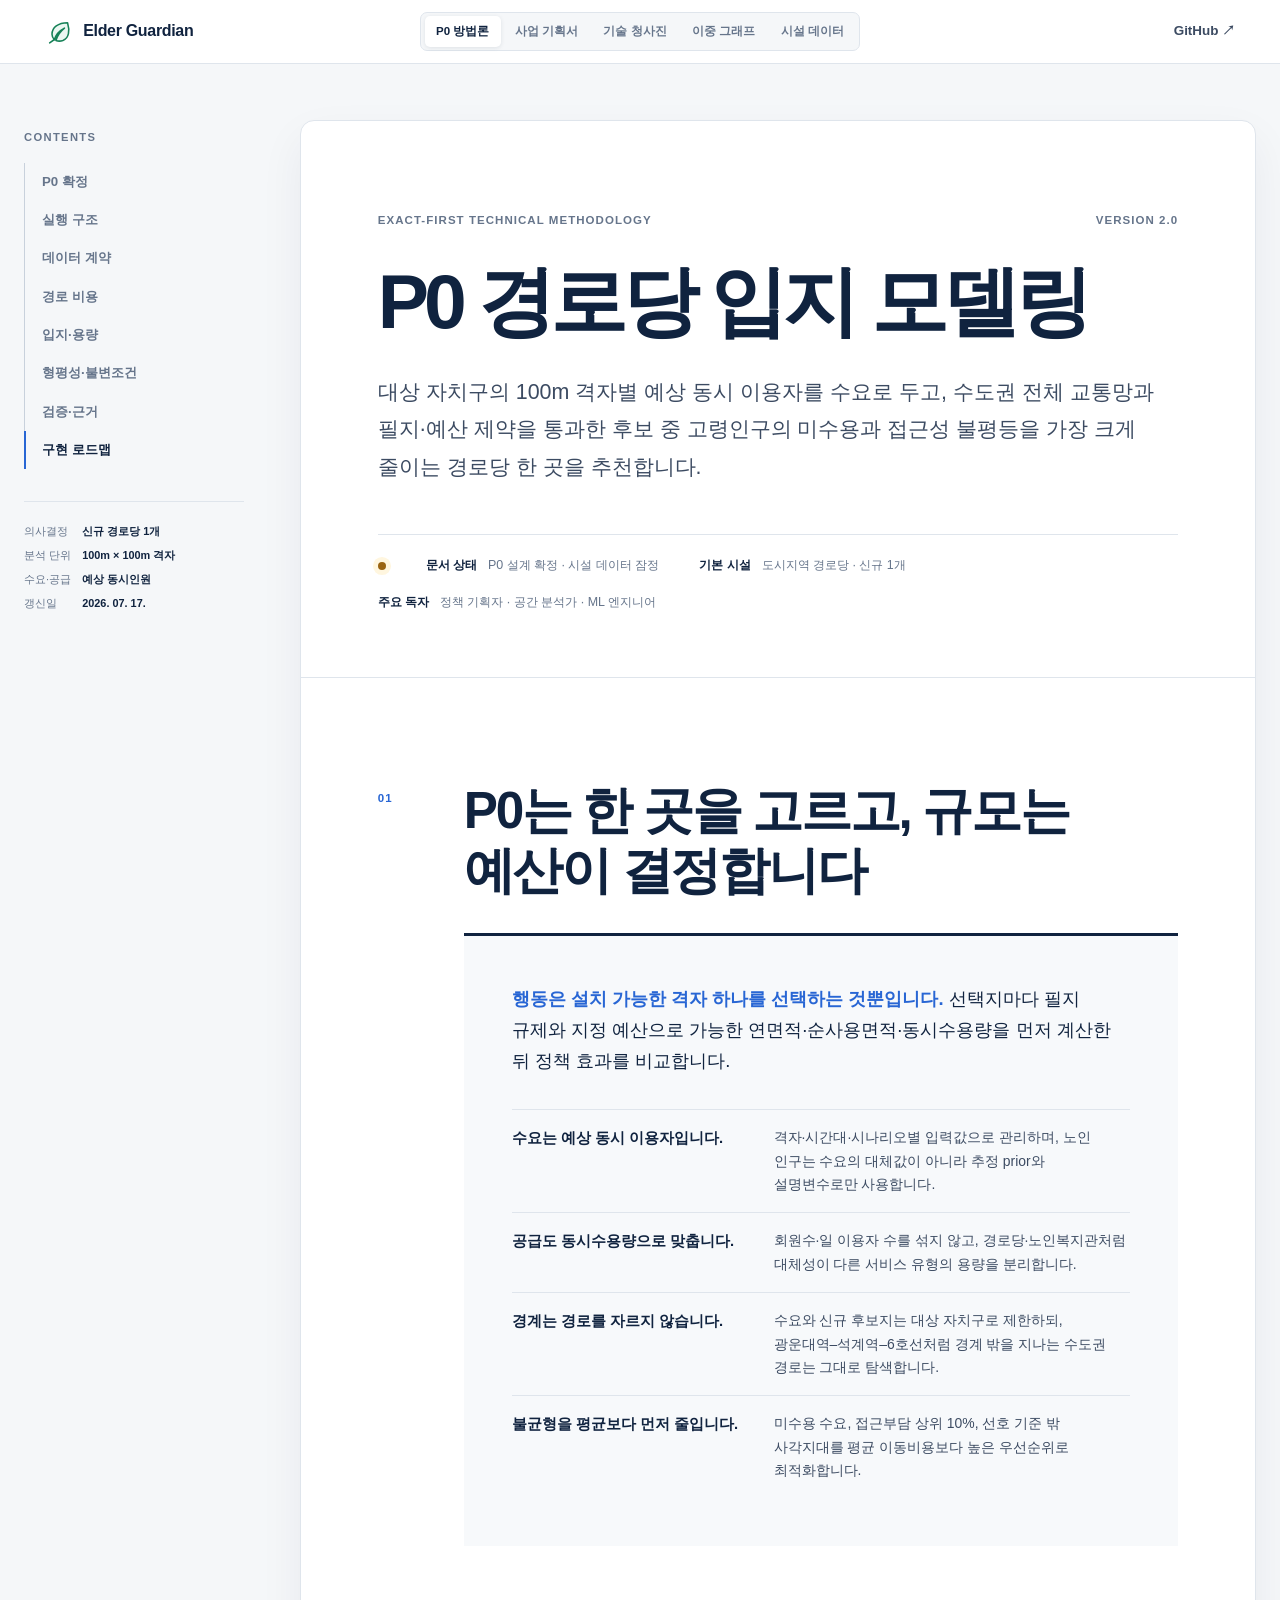
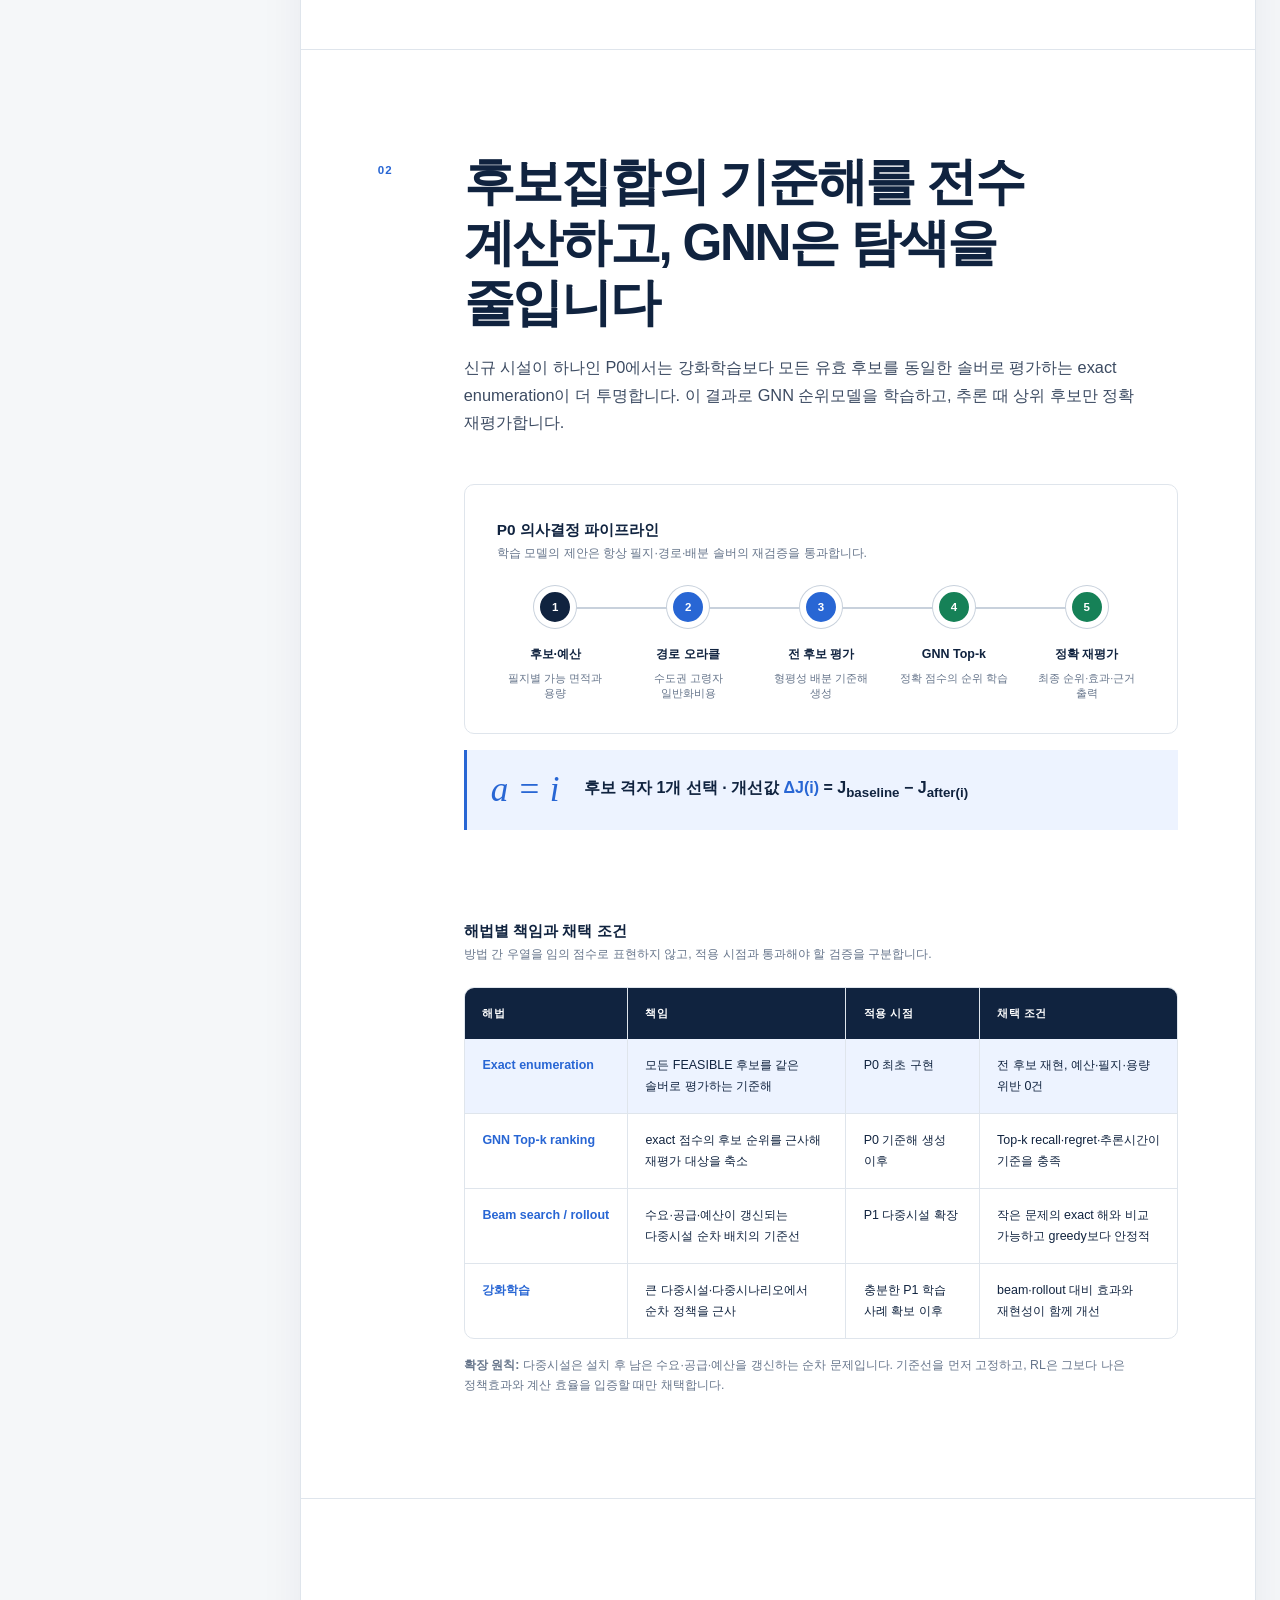
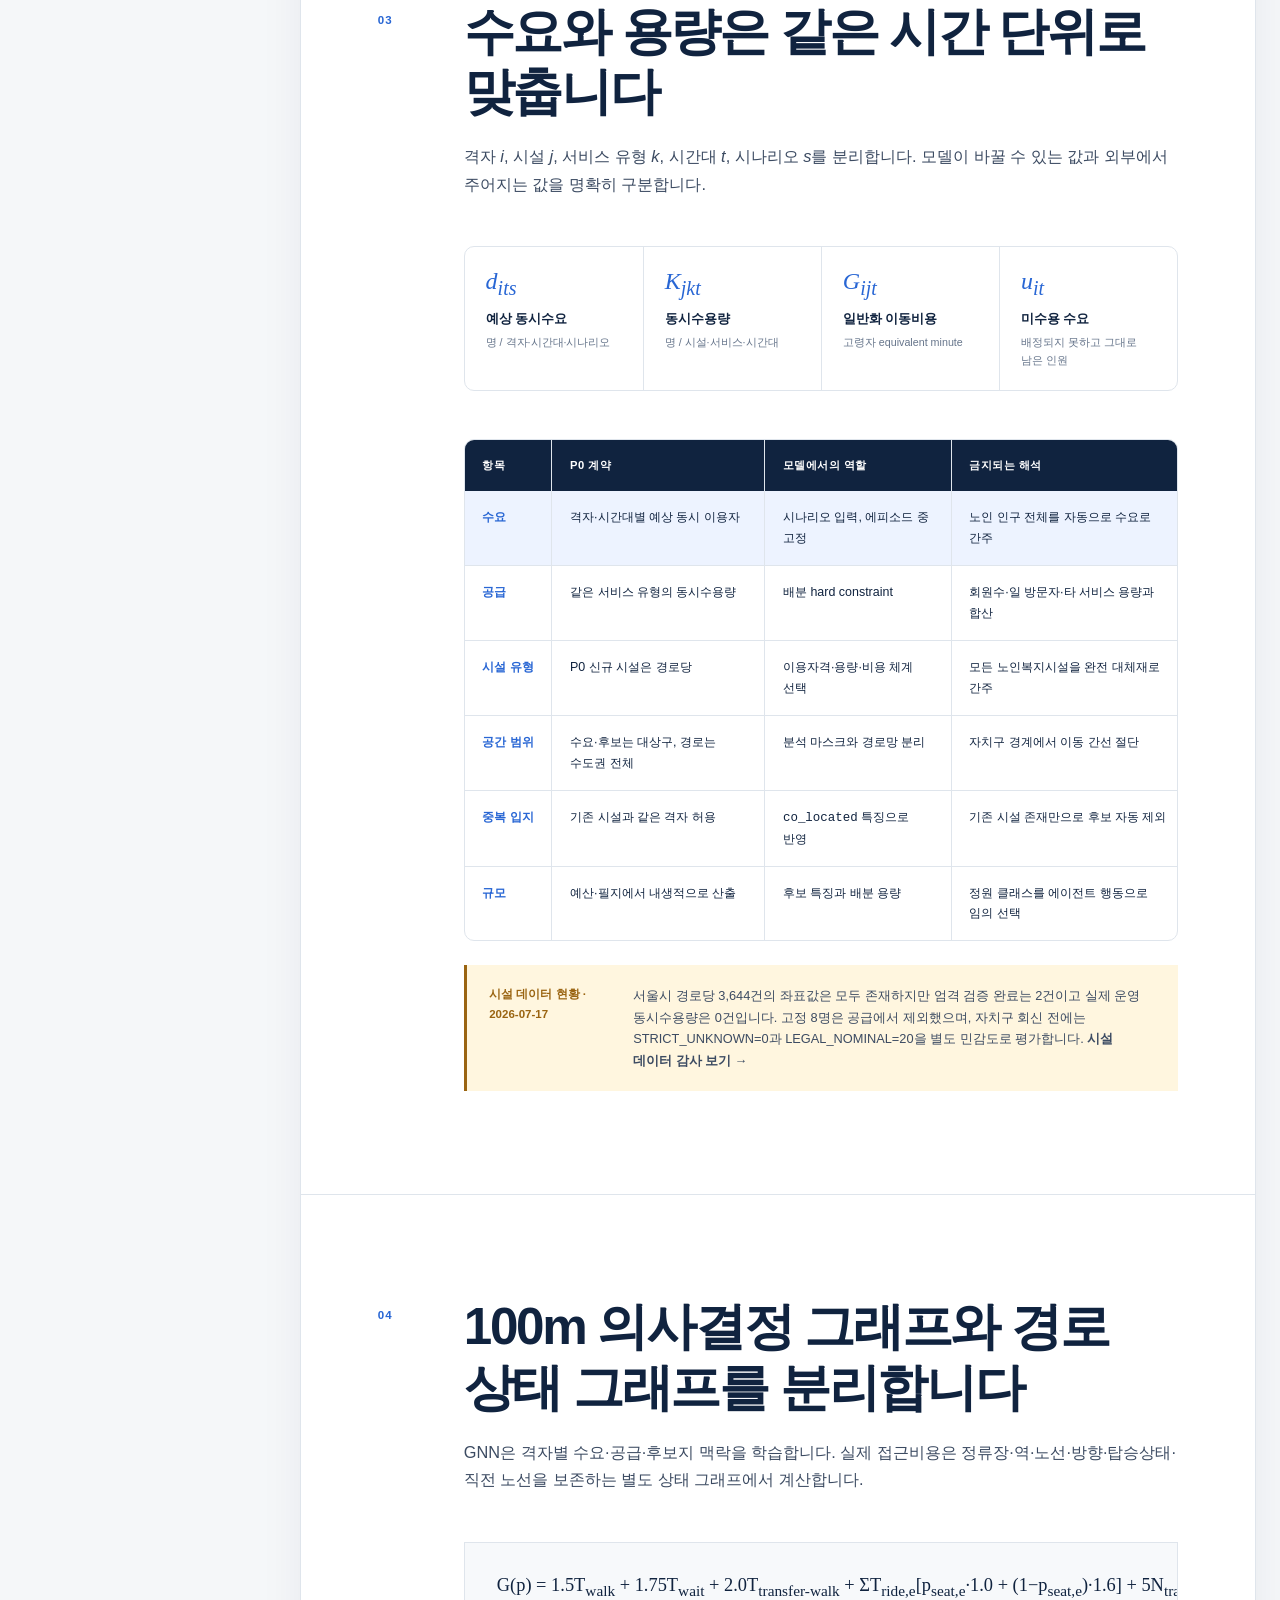
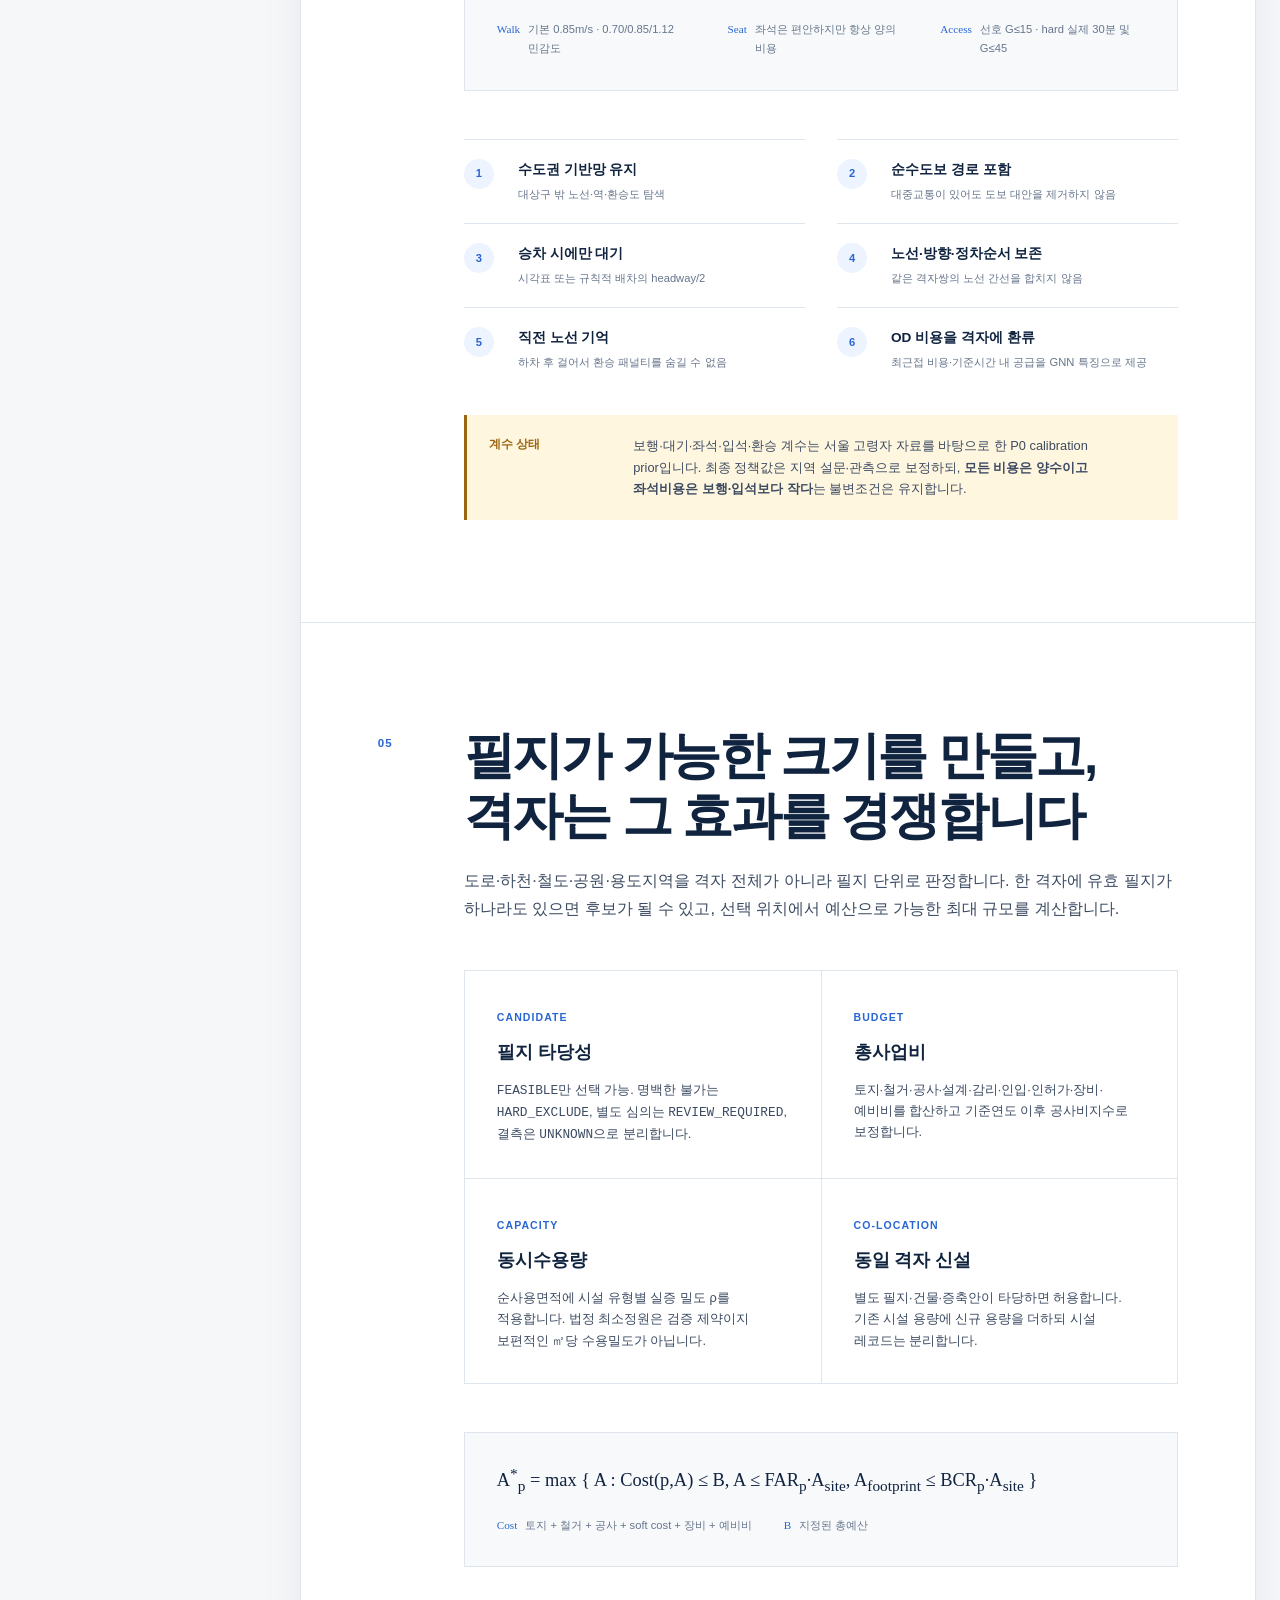
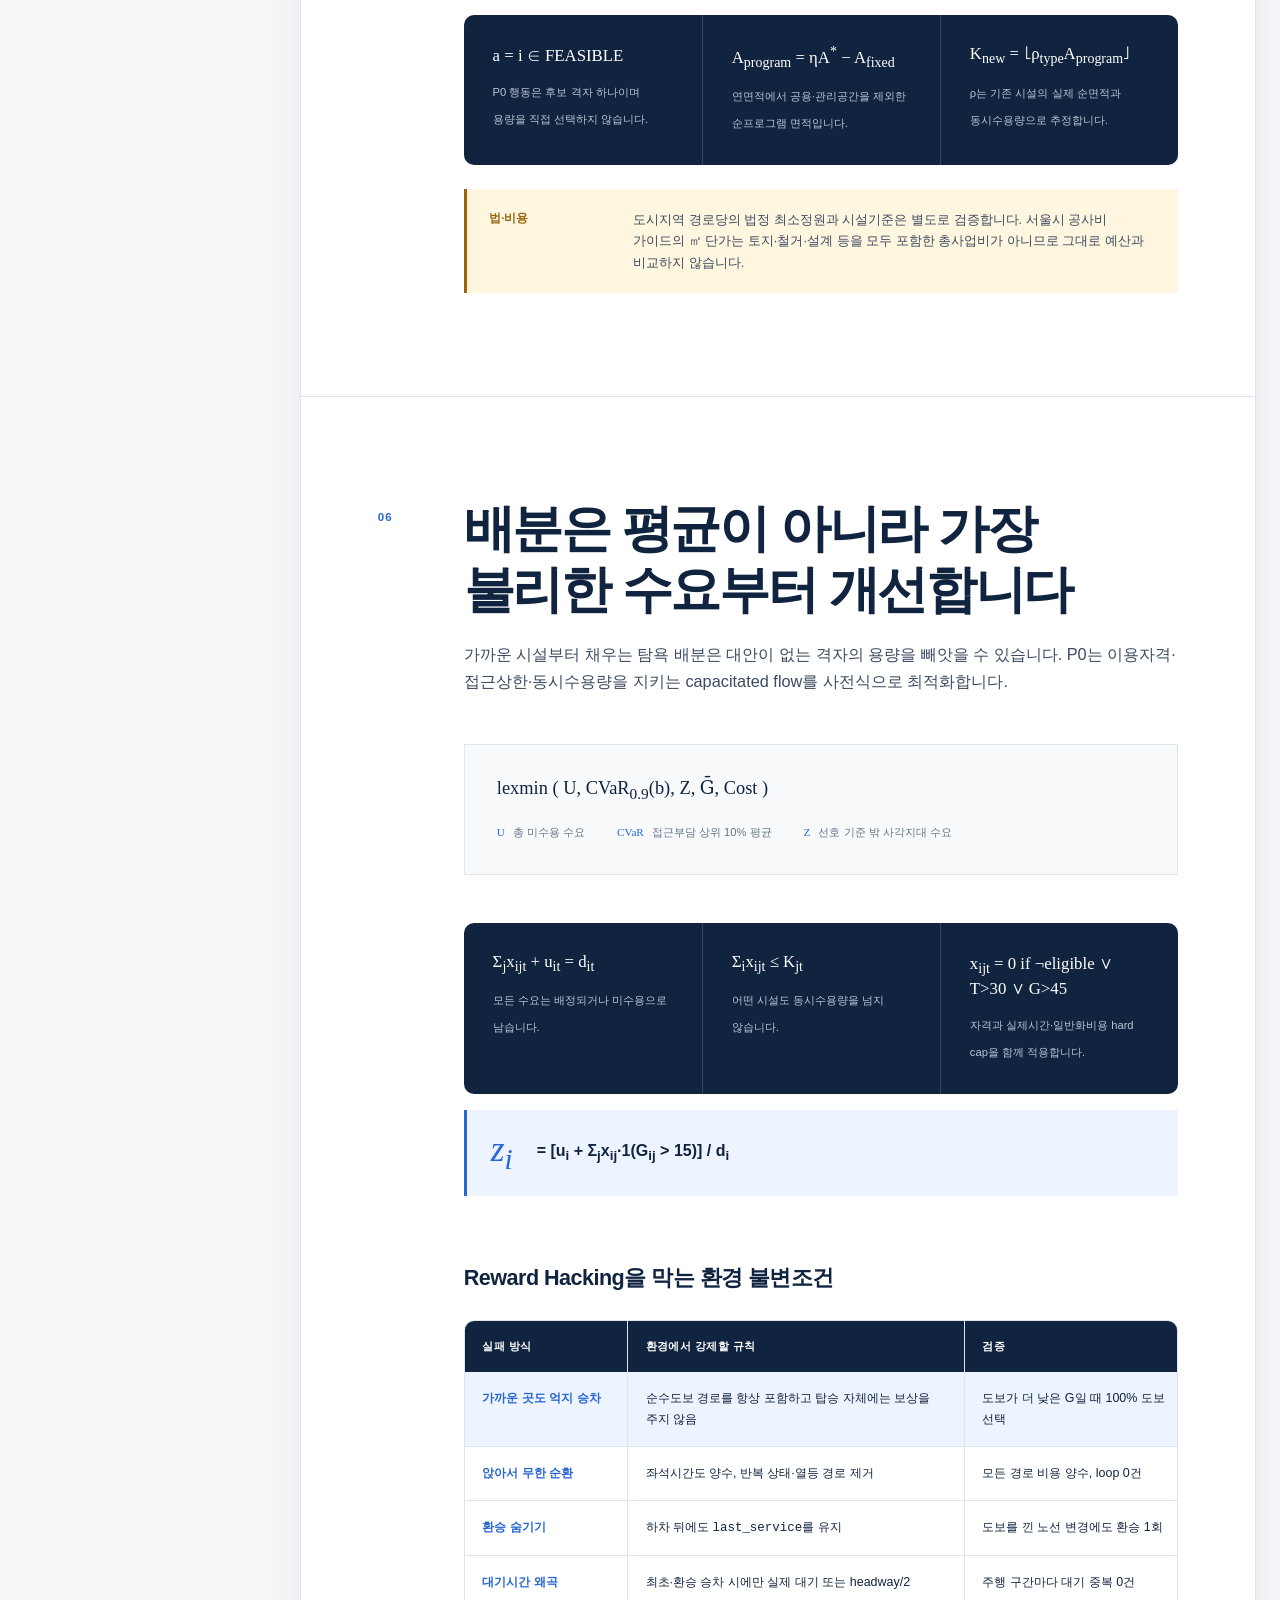
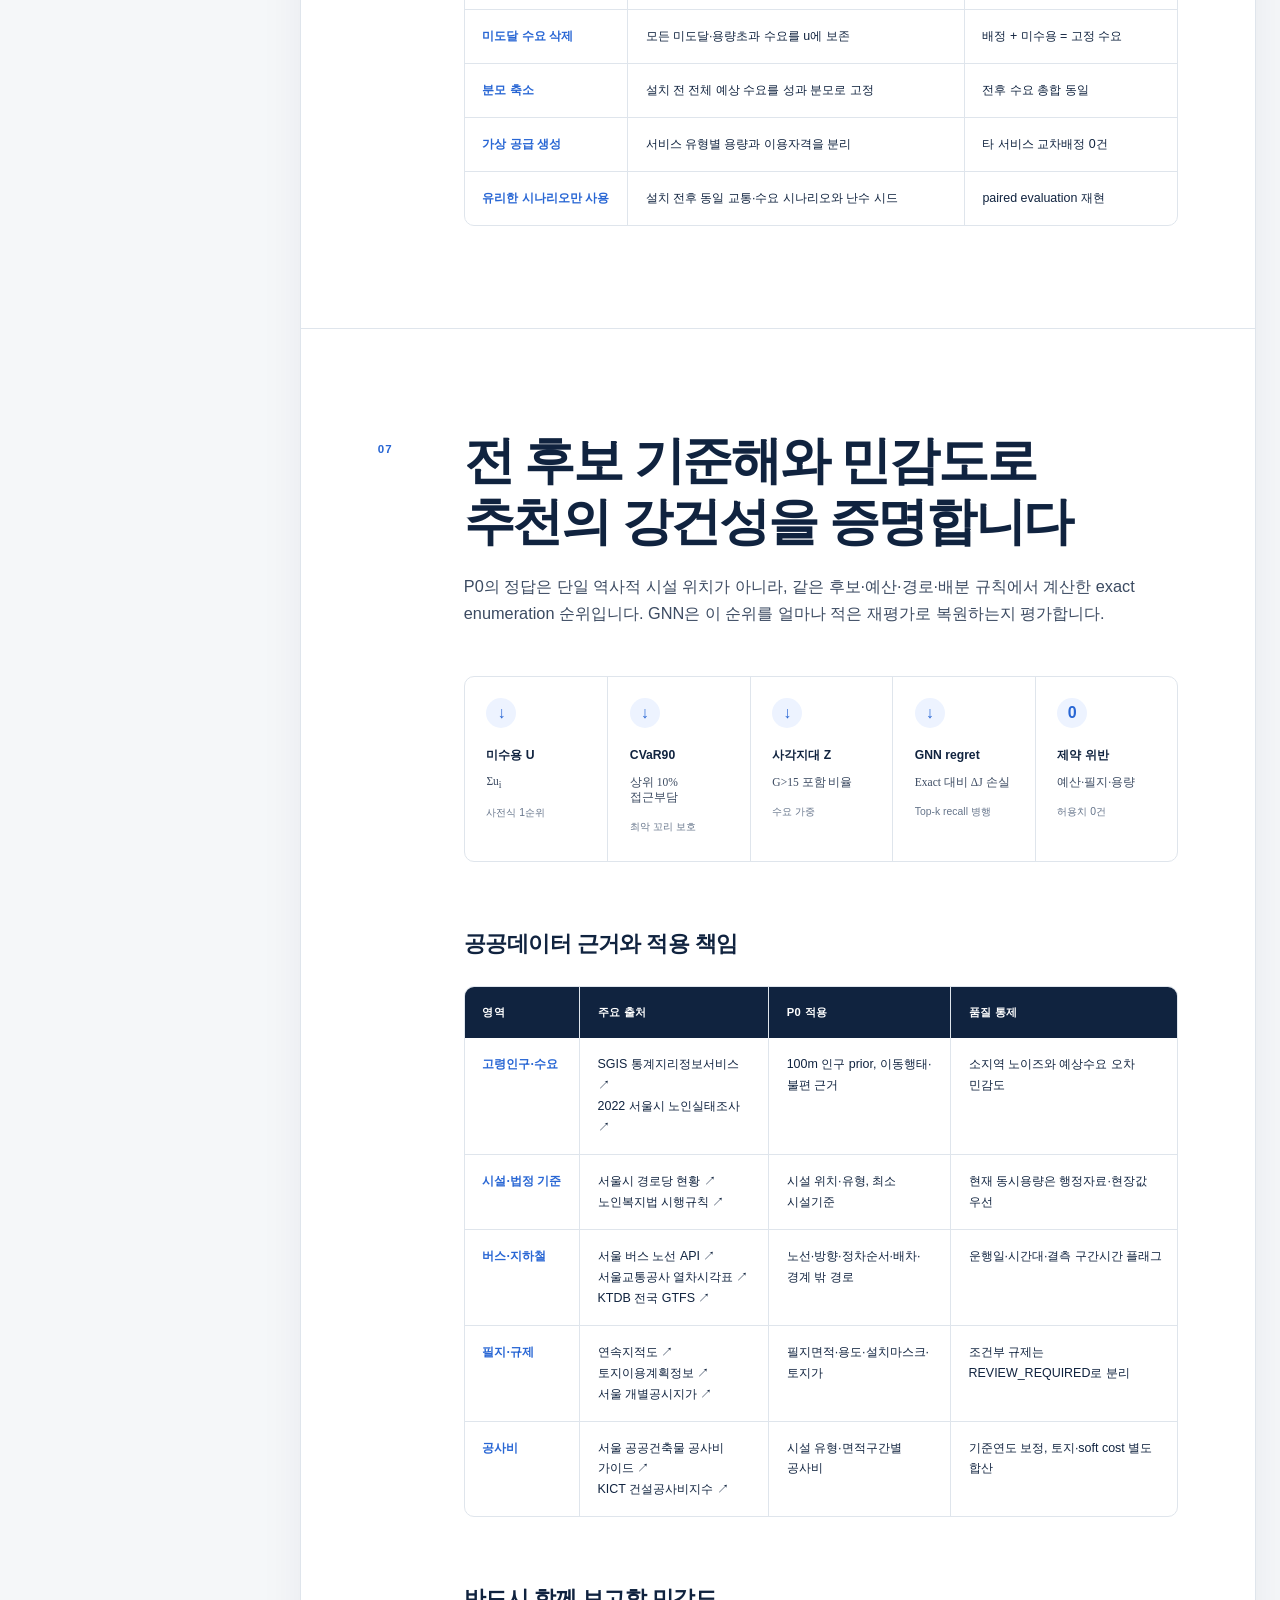
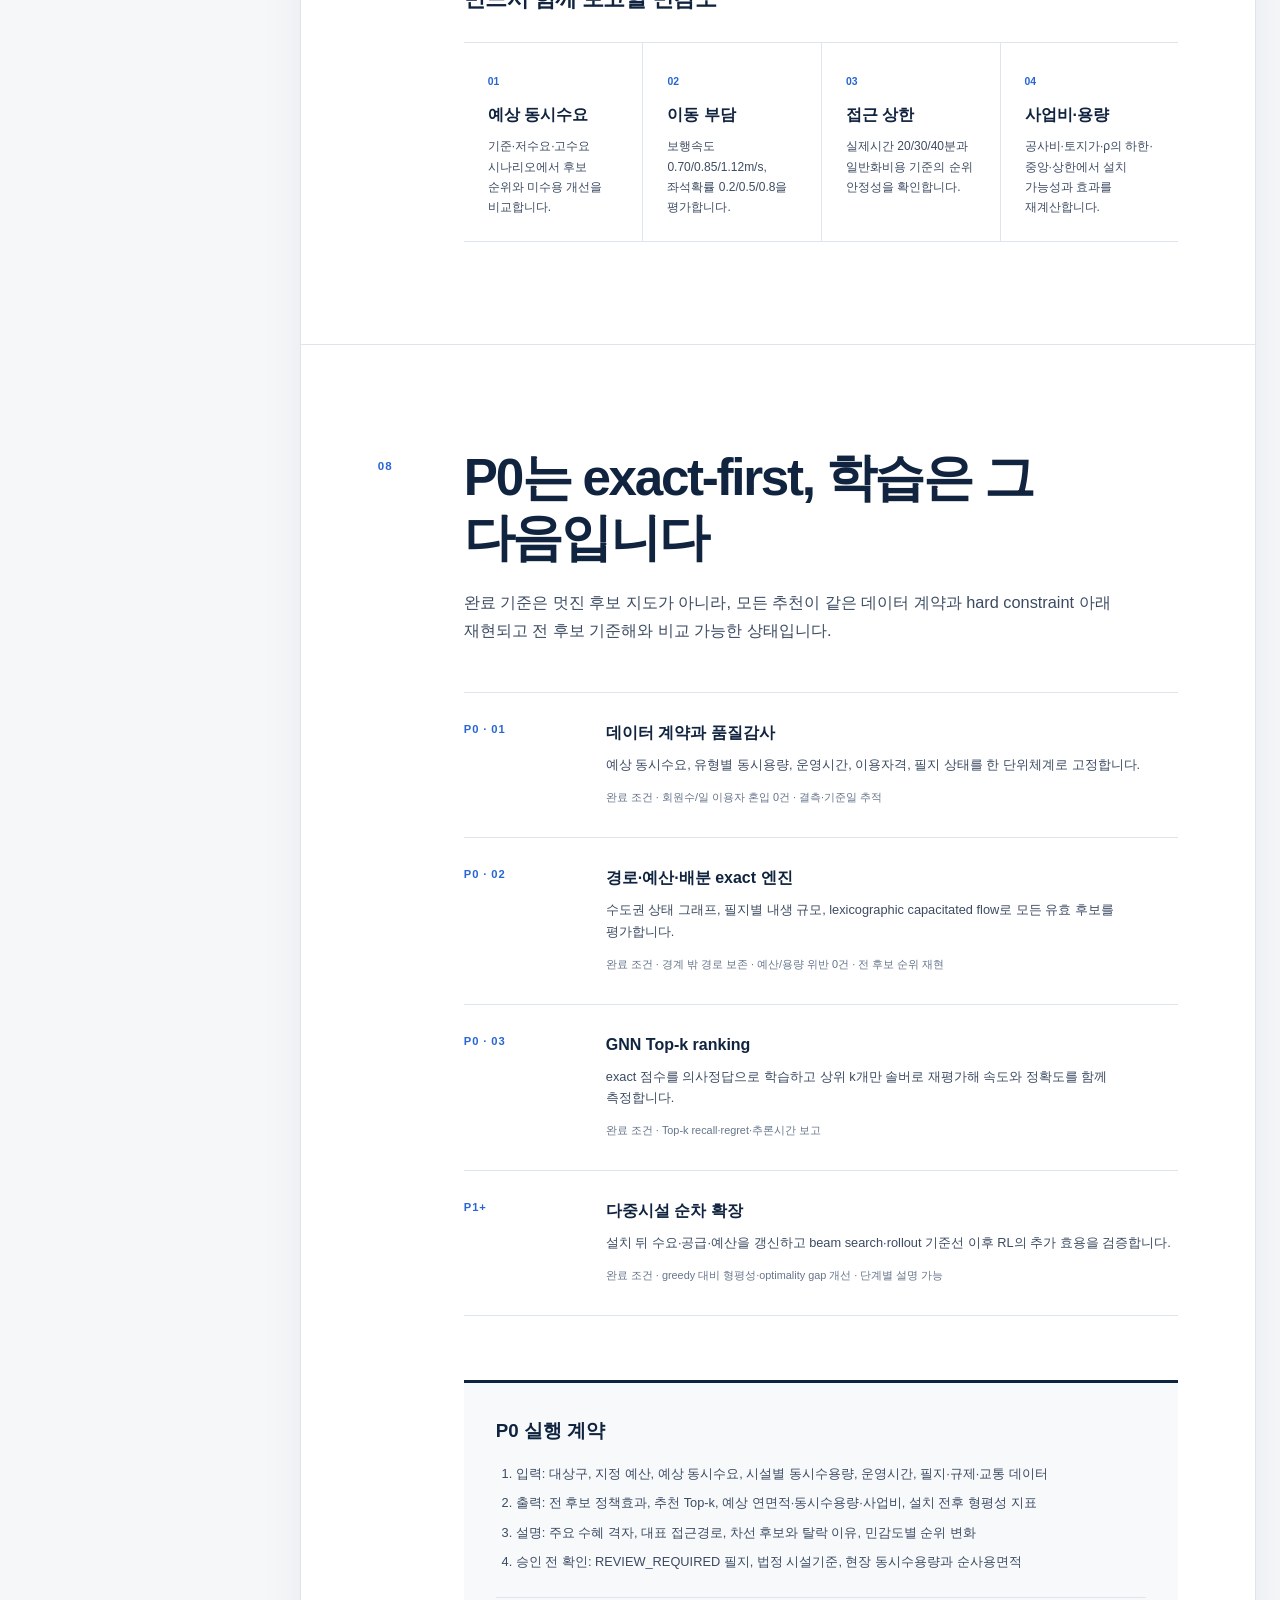
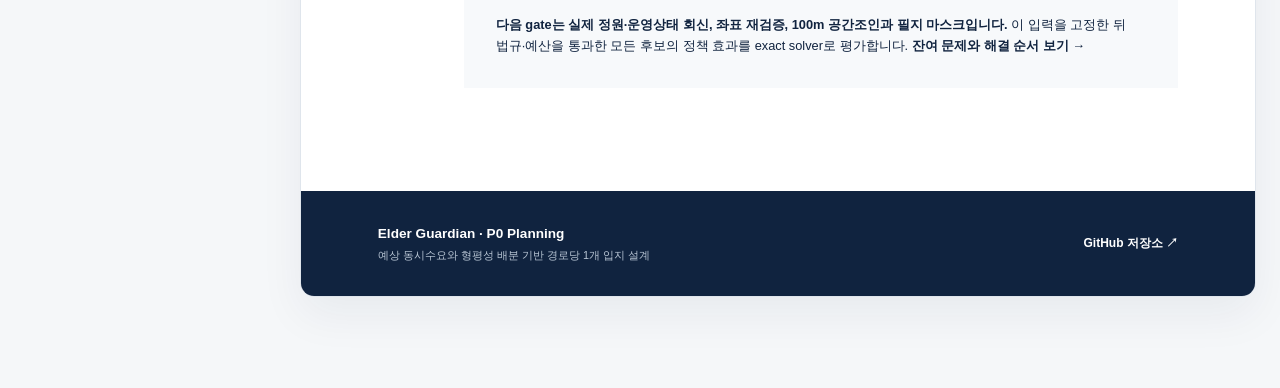
==== commit 57ec9595: "feat(pages): 시설 데이터 감사 페이지 추가 시설 좌표·운영상태·용량 준비도와 잔여 gate를 Pages에 공개하고 전체 문서 내비게이션 연결  모바일 3열 내비게이션과 " ====
--- a/site/index.html
+++ b/site/index.html
@@ -6,6 +6,7 @@
     <meta name="description" content="100m 격자 예상 동시수요, 수도권 교통망, 필지·예산 제약, 형평성 배분을 결합한 신규 경로당 1개 입지 P0 설계" />
     <meta name="theme-color" content="#10233f" />
     <title>P0 경로당 입지 모델링 | Elder Guardian</title>
+    <link rel="icon" href="./favicon.svg" type="image/svg+xml" />
     <link rel="stylesheet" href="./report.css" />
     <script defer src="./report.js"></script>
   </head>
@@ -22,6 +23,7 @@
         <a href="./planning.html">사업 기획서</a>
         <a href="./technical-blueprint.html">기술 청사진</a>
         <a href="./dual-graph-recommendation.html">이중 그래프</a>
+        <a href="./facility-data.html">시설 데이터</a>
       </nav>
       <a class="github" href="https://github.com/Elder-Gardian/Planning" target="_blank" rel="noreferrer">
         GitHub <span aria-hidden="true">↗</span>
@@ -45,7 +47,7 @@
           <span>의사결정</span><strong>신규 경로당 1개</strong>
           <span>분석 단위</span><strong>100m × 100m 격자</strong>
           <span>수요·공급</span><strong>예상 동시인원</strong>
-          <span>갱신일</span><strong>2026. 07. 16.</strong>
+          <span>갱신일</span><strong>2026. 07. 17.</strong>
         </div>
       </aside>
 
@@ -57,6 +59,7 @@
               <a href="./planning.html">사업 기획서</a>
               <a href="./technical-blueprint.html">기술 청사진</a>
               <a href="./dual-graph-recommendation.html">이중 그래프</a>
+              <a href="./facility-data.html">시설 데이터</a>
             </nav>
           </div>
           <div class="report-meta">
@@ -67,7 +70,7 @@
           <p class="dek">대상 자치구의 100m 격자별 예상 동시 이용자를 수요로 두고, 수도권 전체 교통망과 필지·예산 제약을 통과한 후보 중 고령인구의 미수용과 접근성 불평등을 가장 크게 줄이는 경로당 한 곳을 추천합니다.</p>
           <div class="report-status">
             <span class="status-dot"></span>
-            <p><strong>문서 상태</strong> P0 설계 확정 · 데이터 검증 단계</p>
+            <p><strong>문서 상태</strong> P0 설계 확정 · 시설 데이터 잠정</p>
             <p><strong>기본 시설</strong> 도시지역 경로당 · 신규 1개</p>
             <p><strong>주요 독자</strong> 정책 기획자 · 공간 분석가 · ML 엔지니어</p>
           </div>
@@ -163,8 +166,8 @@
             </div>
 
             <aside class="caveat">
-              <span>데이터 원칙</span>
-              <p>SGIS 100m 고령인구는 수요 prior와 검증 보조자료입니다. 소지역 비식별 처리와 노이즈를 고려해 구간·민감도 분석을 적용하며, 실제 예상 동시 이용자 입력을 대체하지 않습니다. 회원수나 일 이용자 수도 동시수용량으로 변환하기 전에는 공급으로 사용하지 않습니다.</p>
+              <span>시설 데이터 현황 · 2026-07-17</span>
+              <p>서울시 경로당 3,644건의 좌표값은 모두 존재하지만 엄격 검증 완료는 2건이고 실제 운영 동시수용량은 0건입니다. 고정 8명은 공급에서 제외했으며, 자치구 회신 전에는 STRICT_UNKNOWN=0과 LEGAL_NOMINAL=20을 별도 민감도로 평가합니다. <a href="./facility-data.html"><strong>시설 데이터 감사 보기 →</strong></a></p>
             </aside>
           </div>
         </section>
@@ -238,7 +241,7 @@
             <p class="section-intro">가까운 시설부터 채우는 탐욕 배분은 대안이 없는 격자의 용량을 빼앗을 수 있습니다. P0는 이용자격·접근상한·동시수용량을 지키는 capacitated flow를 사전식으로 최적화합니다.</p>
 
             <div class="equation-card">
-              <p>lexmin ( U, CVaR<sub>0.9</sub>(G), Z, Ḡ, Cost )</p>
+              <p>lexmin ( U, CVaR<sub>0.9</sub>(b), Z, Ḡ, Cost )</p>
               <dl><div><dt>U</dt><dd>총 미수용 수요</dd></div><div><dt>CVaR</dt><dd>접근부담 상위 10% 평균</dd></div><div><dt>Z</dt><dd>선호 기준 밖 사각지대 수요</dd></div></dl>
             </div>
 
@@ -331,7 +334,7 @@
                 <li>설명: 주요 수혜 격자, 대표 접근경로, 차선 후보와 탈락 이유, 민감도별 순위 변화</li>
                 <li>승인 전 확인: REVIEW_REQUIRED 필지, 법정 시설기준, 현장 동시수용량과 순사용면적</li>
               </ol>
-              <p><strong>다음 작업은 P0 후보 전수평가 파이프라인 구현입니다.</strong> AI가 부지를 임의로 확정하는 것이 아니라, 법규·예산을 통과한 모든 후보의 정책 효과를 계산하고 검증 가능한 우선순위를 제공합니다. <a href="https://github.com/Elder-Gardian/Planning" target="_blank" rel="noreferrer"><strong>구현 진행 보기 ↗</strong></a></p>
+              <p><strong>다음 gate는 실제 정원·운영상태 회신, 좌표 재검증, 100m 공간조인과 필지 마스크입니다.</strong> 이 입력을 고정한 뒤 법규·예산을 통과한 모든 후보의 정책 효과를 exact solver로 평가합니다. <a href="./facility-data.html"><strong>잔여 문제와 해결 순서 보기 →</strong></a></p>
             </div>
           </div>
         </section>
--- a/site/report.css
+++ b/site/report.css
@@ -142,7 +142,7 @@
   .page-shell { grid-template-columns: 1fr; width: min(100% - 2rem, 1000px); padding-top: 2rem; }.toc { display: none; }.metric-list { grid-template-columns: repeat(3,1fr); }.metric-list > div:nth-child(4){border-left:0;border-top:1px solid var(--line)}.metric-list > div:nth-child(5){border-top:1px solid var(--line)}
 }
 @media (max-width: 720px) {
-  .topbar { grid-template-columns: 1fr auto; }.topbar > .document-nav { display: none; }.page-shell { width: 100%; padding: 0; }.report { border: 0; border-radius: 0; box-shadow: none; }.report-header { padding-top: 2rem; }.mobile-document-nav { display: block; margin-bottom: 3rem; overflow-x: auto; }.mobile-document-nav .document-nav { width: max-content; }.section { grid-template-columns: 1fr; gap: .5rem; }.section-number { padding: 0; }.summary-list li { grid-template-columns: 1fr; gap: .35rem; }.model-flow { grid-template-columns: 1fr; gap: .5rem; }.model-flow::before { top: 5%; bottom: 5%; left: 21px; border-top: 0; border-left: 2px solid var(--line-strong); }.model-flow li { display: grid; grid-template-columns: 44px 1fr; gap: 1rem; text-align: left; }.model-flow li > span { grid-row: 1 / 3; margin: 0; }.bar-row { grid-template-columns: 1fr 58px; }.bar-label { grid-column: 1 / -1; }.definition-strip, .constraint-panel { grid-template-columns: 1fr 1fr; }.definition-strip > div:nth-child(3), .constraint-panel > div:nth-child(3) { border-top: 1px solid var(--line); }.definition-strip > div:nth-child(3) { border-left: 0; }.constraint-panel > div:nth-child(3) { grid-column: 1 / -1; border-left: 0; }.pipeline, .spec-grid { grid-template-columns: 1fr; }.diffusion-note { grid-template-columns: 1fr; }.diffusion-note ul { grid-column: auto; }.metric-list { grid-template-columns: 1fr; }.metric-list > div + div { border-top: 1px solid var(--line); border-left: 0; }.risk-grid { grid-template-columns: 1fr 1fr; }.risk-grid article:nth-child(3) { border-top: 1px solid var(--line); border-left: 0; }.risk-grid article:nth-child(4) { border-top: 1px solid var(--line); }.roadmap li { grid-template-columns: 1fr; gap: .4rem; }.report-footer { align-items: flex-start; flex-direction: column; }
+  .topbar { grid-template-columns: 1fr auto; }.topbar > .document-nav { display: none; }.page-shell { width: 100%; padding: 0; }.report { border: 0; border-radius: 0; box-shadow: none; }.report-header { padding-top: 2rem; }.mobile-document-nav { display: block; margin-bottom: 3rem; }.mobile-document-nav .document-nav { display: grid; grid-template-columns: repeat(3, minmax(0, 1fr)); width: 100%; }.mobile-document-nav .document-nav a { padding-right: .3rem; padding-left: .3rem; text-align: center; }.section { grid-template-columns: 1fr; gap: .5rem; }.section-number { padding: 0; }.summary-list li { grid-template-columns: 1fr; gap: .35rem; }.model-flow { grid-template-columns: 1fr; gap: .5rem; }.model-flow::before { top: 5%; bottom: 5%; left: 21px; border-top: 0; border-left: 2px solid var(--line-strong); }.model-flow li { display: grid; grid-template-columns: 44px 1fr; gap: 1rem; text-align: left; }.model-flow li > span { grid-row: 1 / 3; margin: 0; }.bar-row { grid-template-columns: 1fr 58px; }.bar-label { grid-column: 1 / -1; }.definition-strip, .constraint-panel { grid-template-columns: 1fr 1fr; }.definition-strip > div:nth-child(3), .constraint-panel > div:nth-child(3) { border-top: 1px solid var(--line); }.definition-strip > div:nth-child(3) { border-left: 0; }.constraint-panel > div:nth-child(3) { grid-column: 1 / -1; border-left: 0; }.pipeline, .spec-grid { grid-template-columns: 1fr; }.diffusion-note { grid-template-columns: 1fr; }.diffusion-note ul { grid-column: auto; }.metric-list { grid-template-columns: 1fr; }.metric-list > div + div { border-top: 1px solid var(--line); border-left: 0; }.risk-grid { grid-template-columns: 1fr 1fr; }.risk-grid article:nth-child(3) { border-top: 1px solid var(--line); border-left: 0; }.risk-grid article:nth-child(4) { border-top: 1px solid var(--line); }.roadmap li { grid-template-columns: 1fr; gap: .4rem; }.report-footer { align-items: flex-start; flex-direction: column; }
   .document-content { padding-bottom: 4rem; }.document-section { padding-top: 4rem; }.document-section + .document-section { margin-top: 3rem; }
 }
 @media (max-width: 480px) {
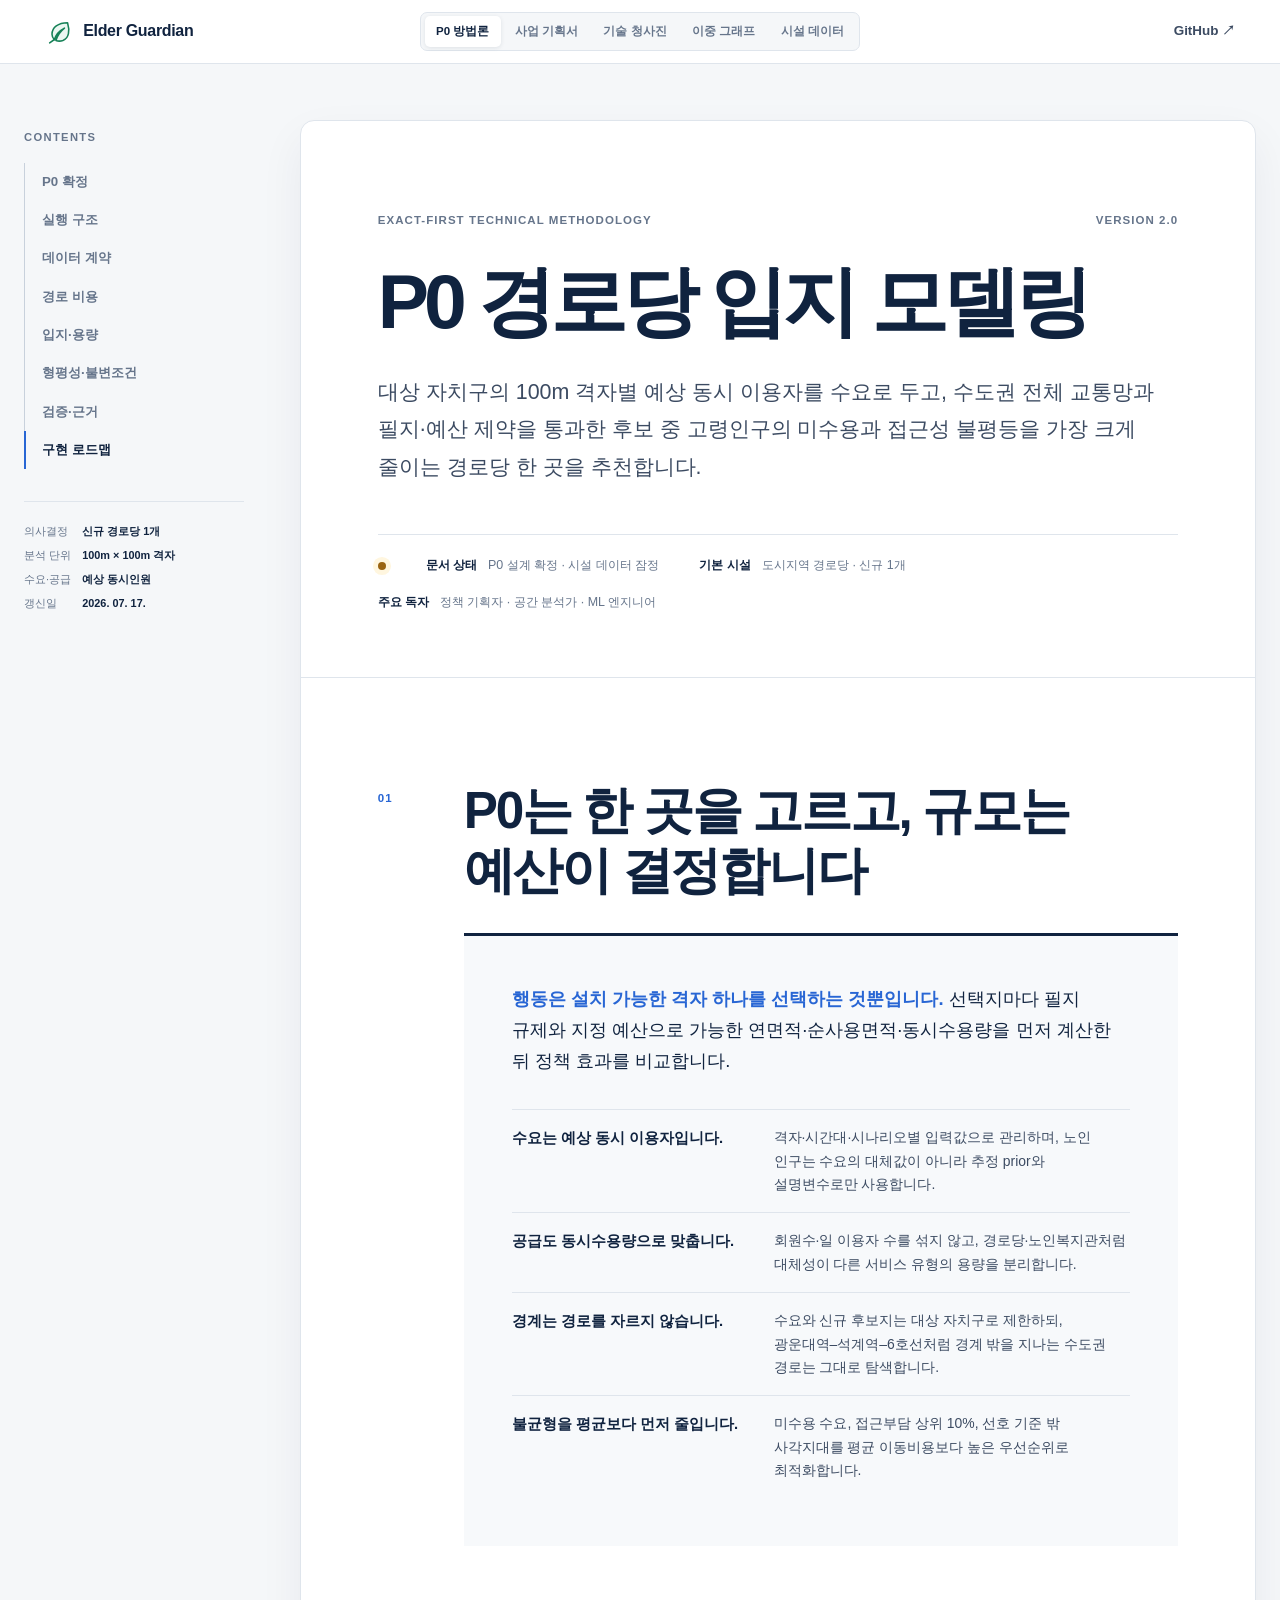
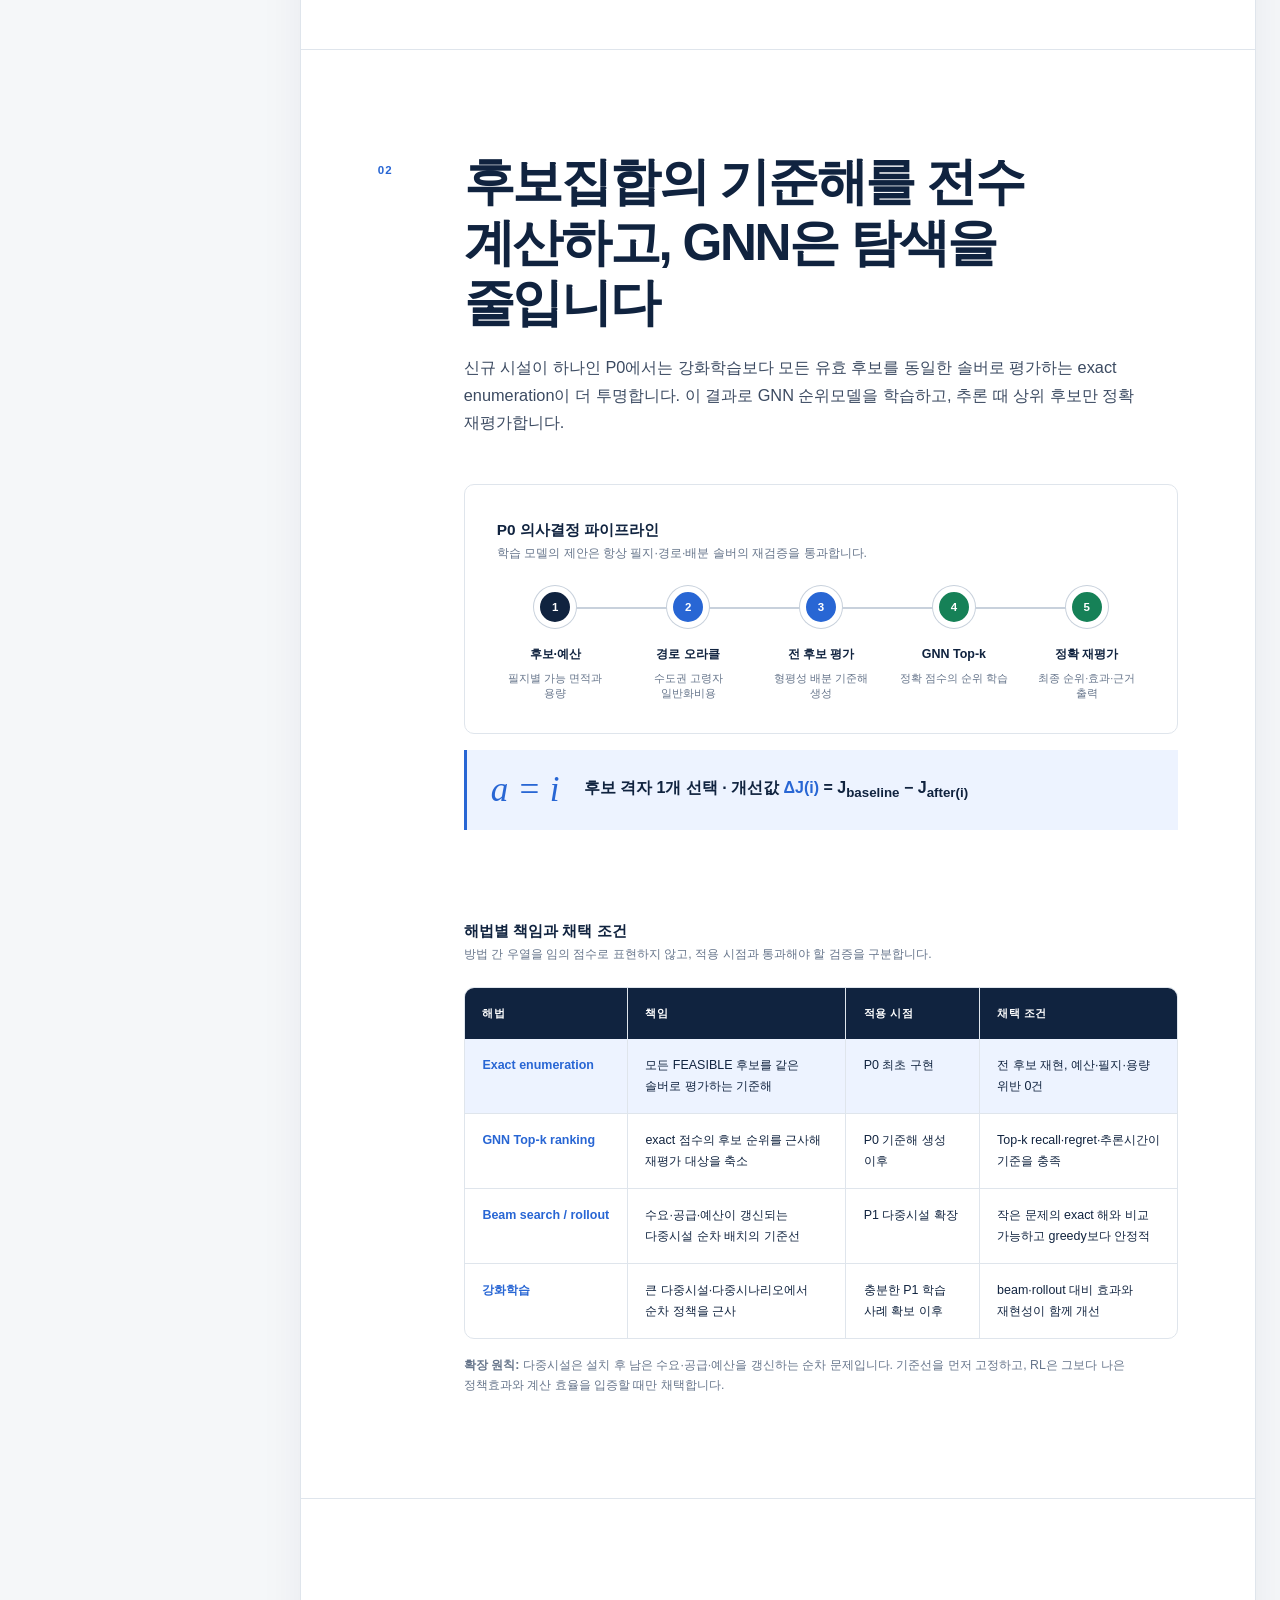
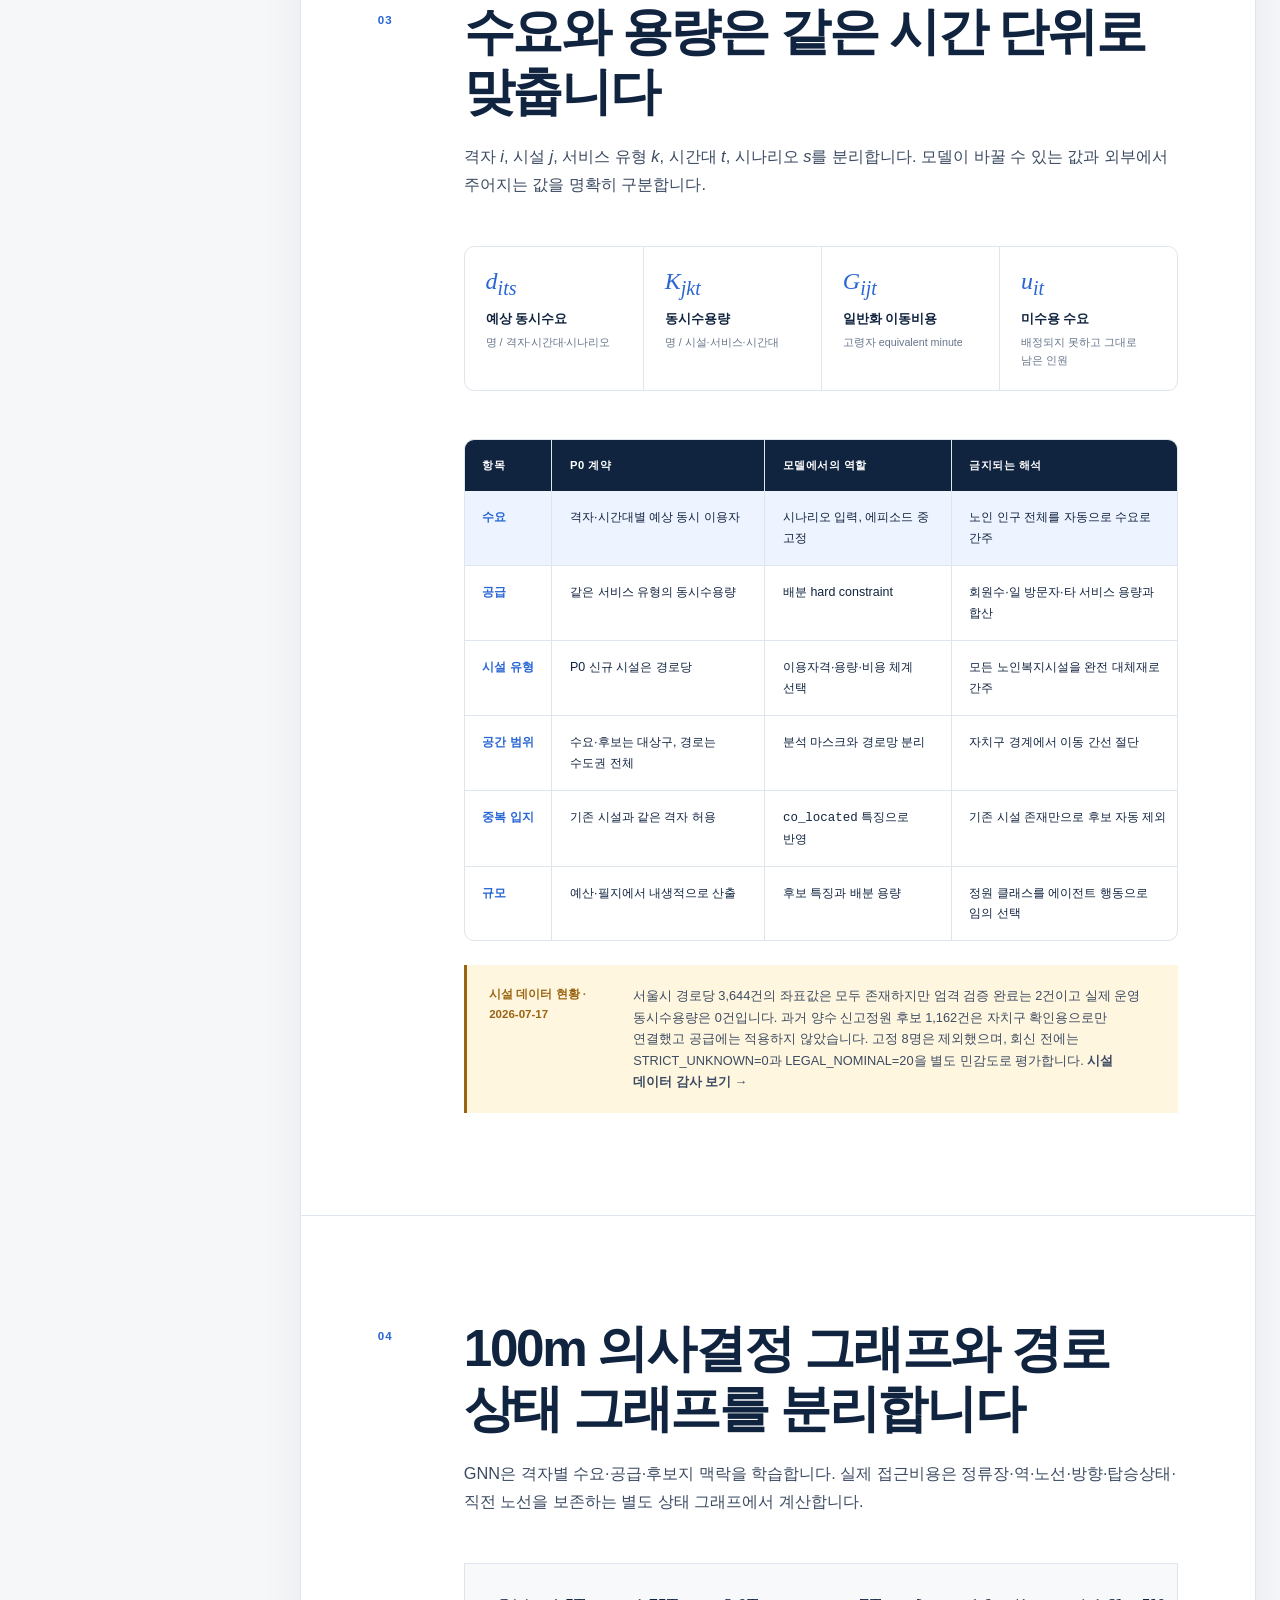
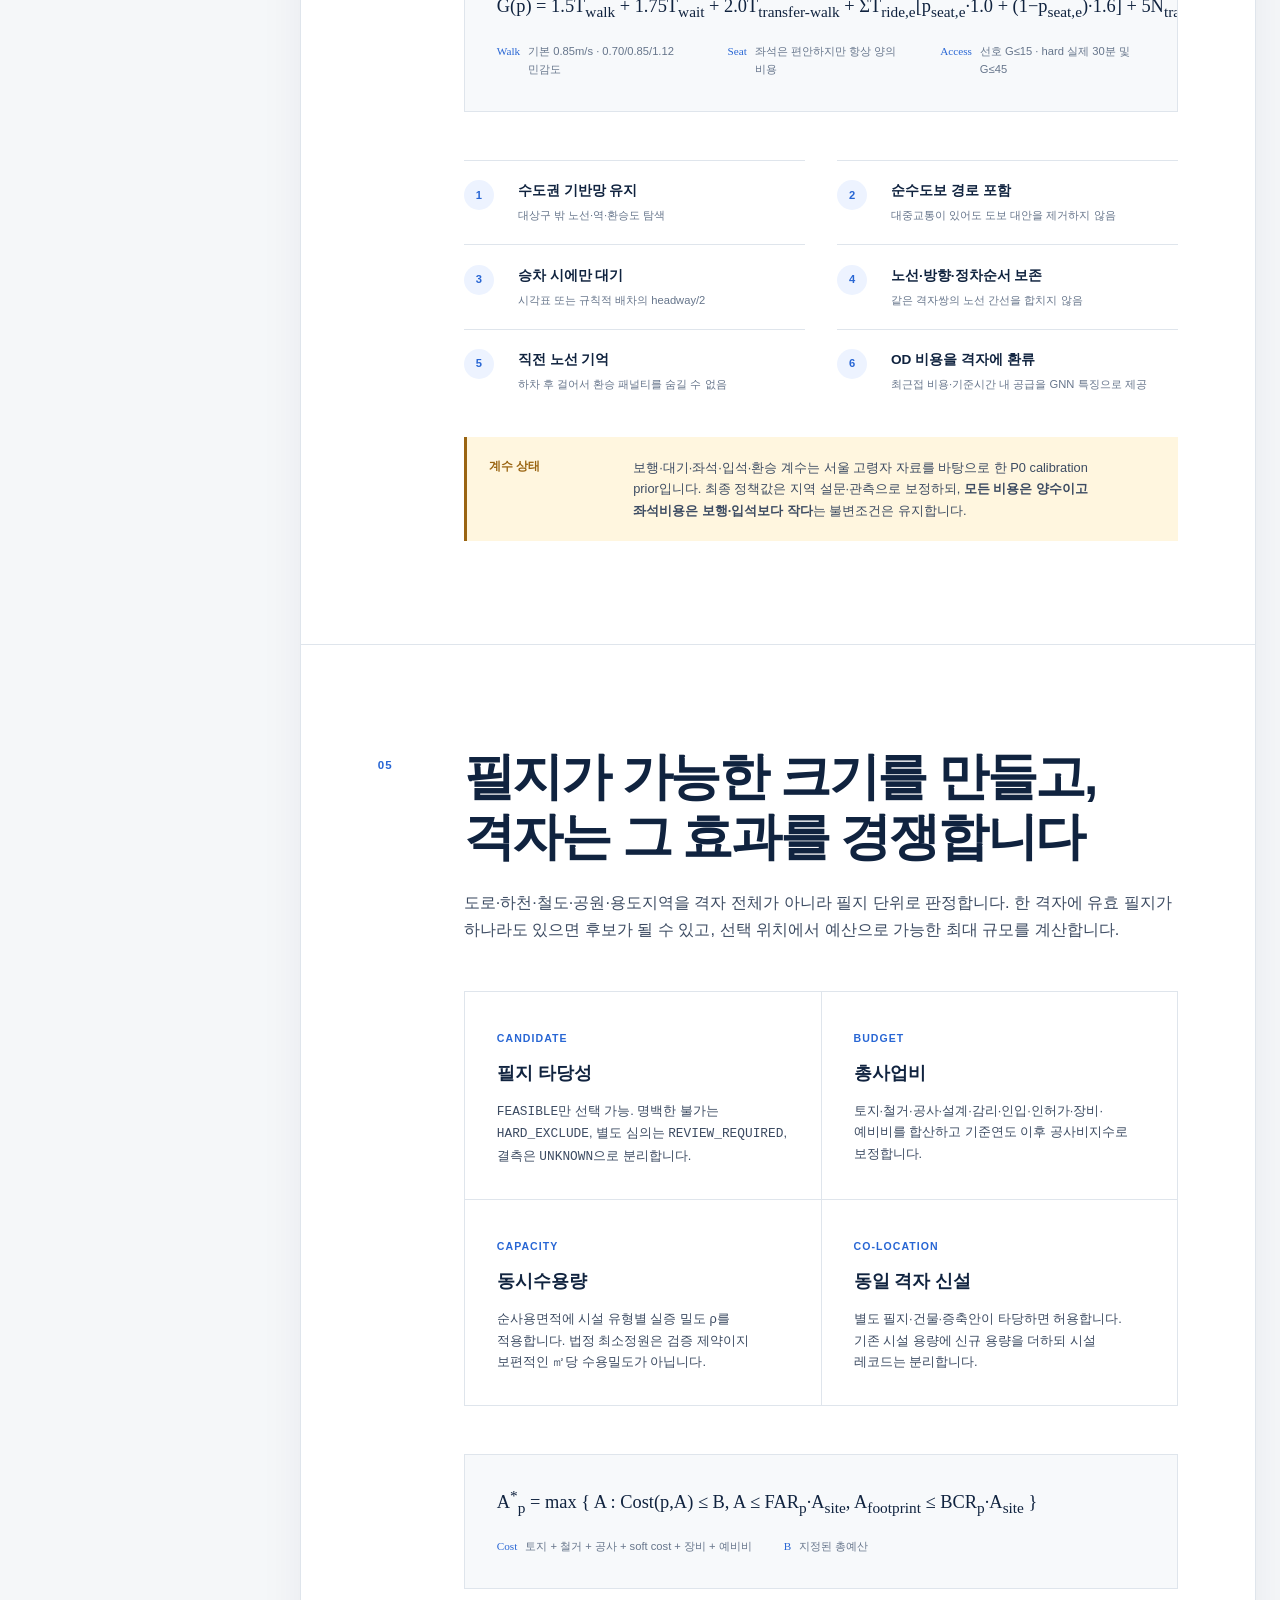
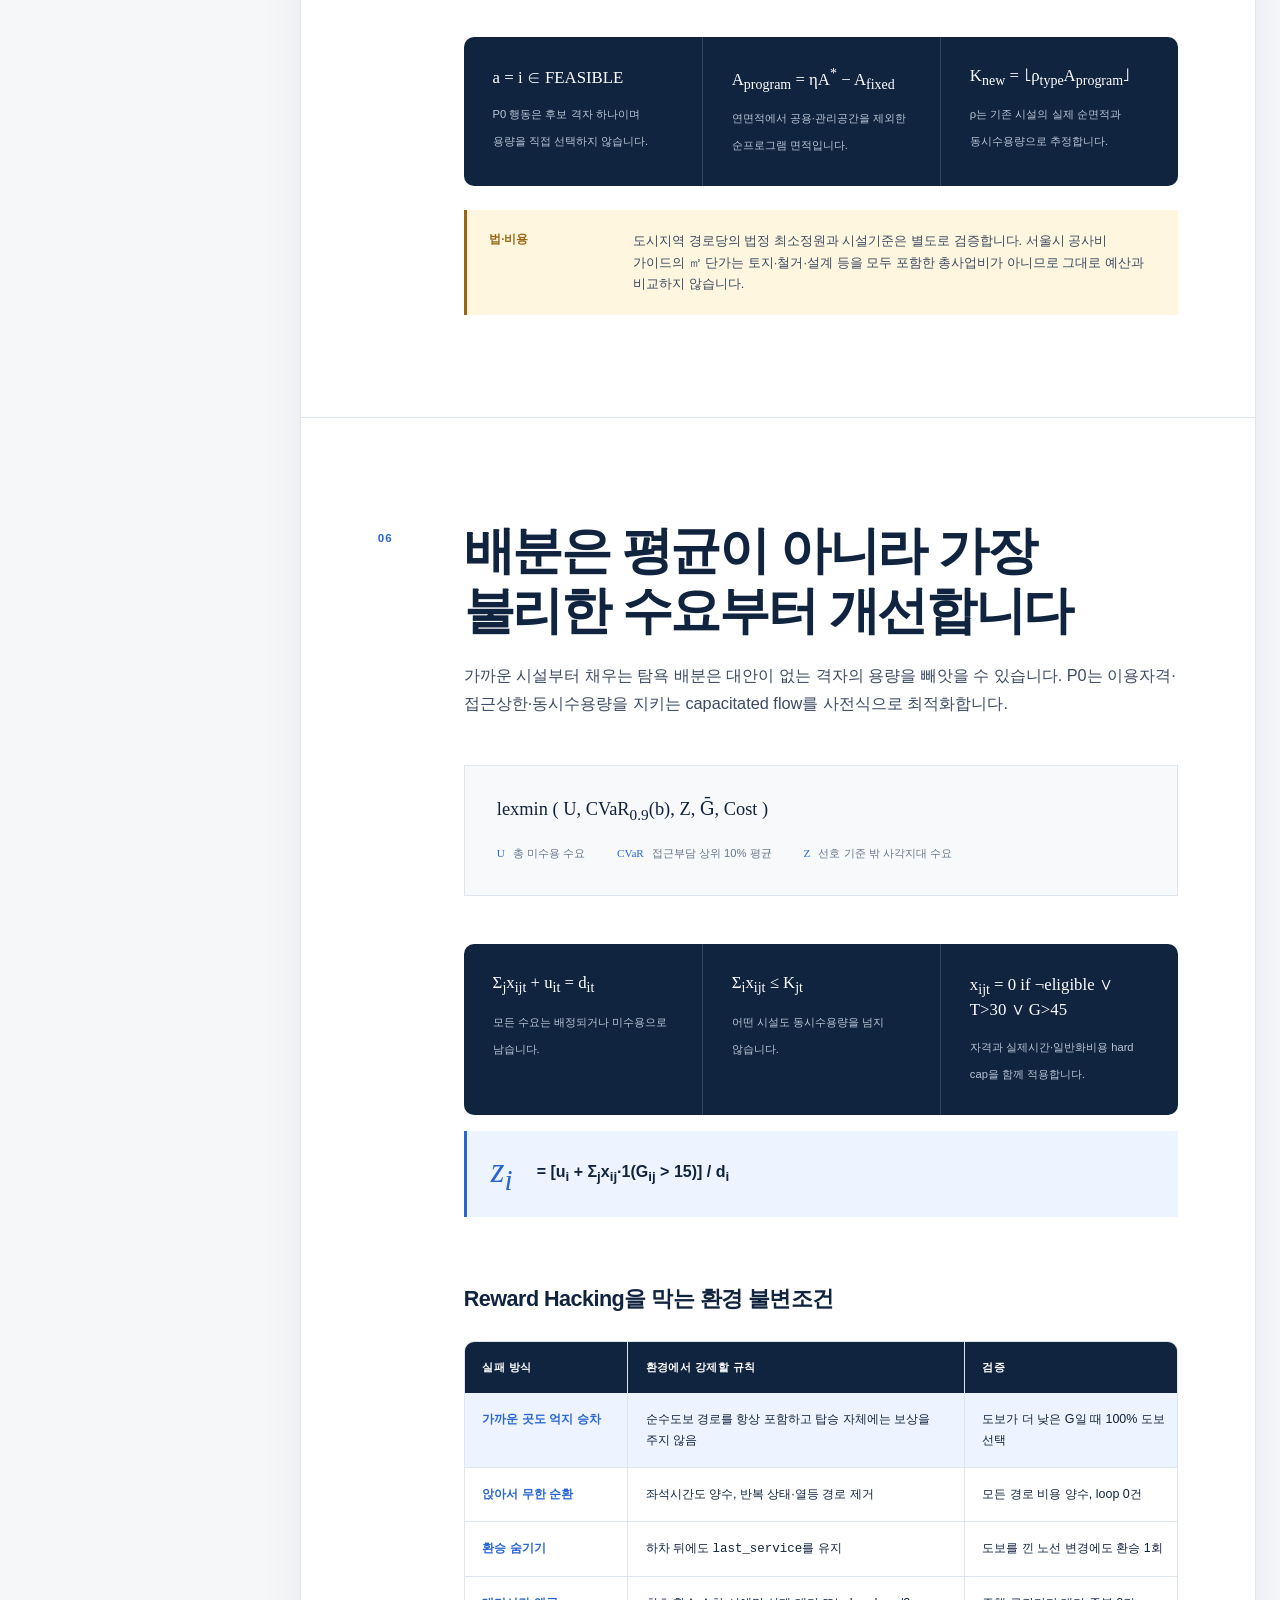
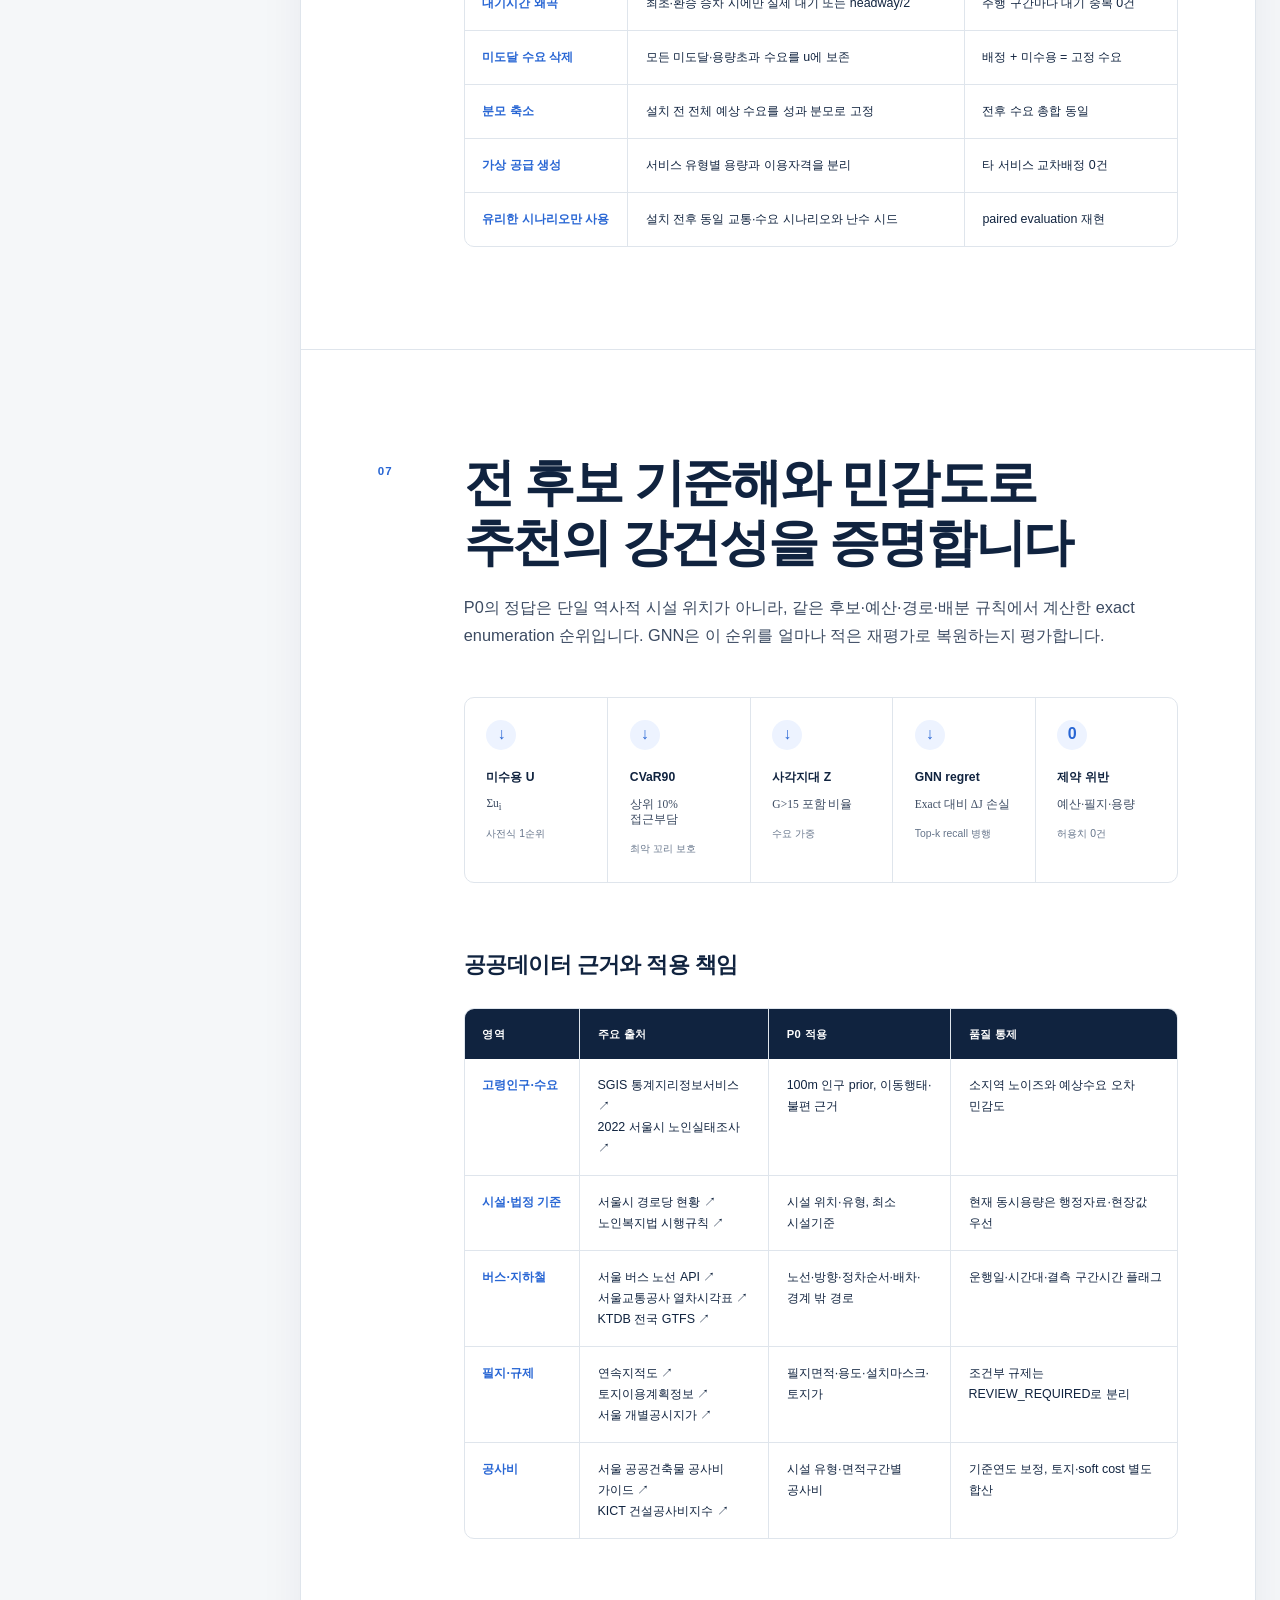
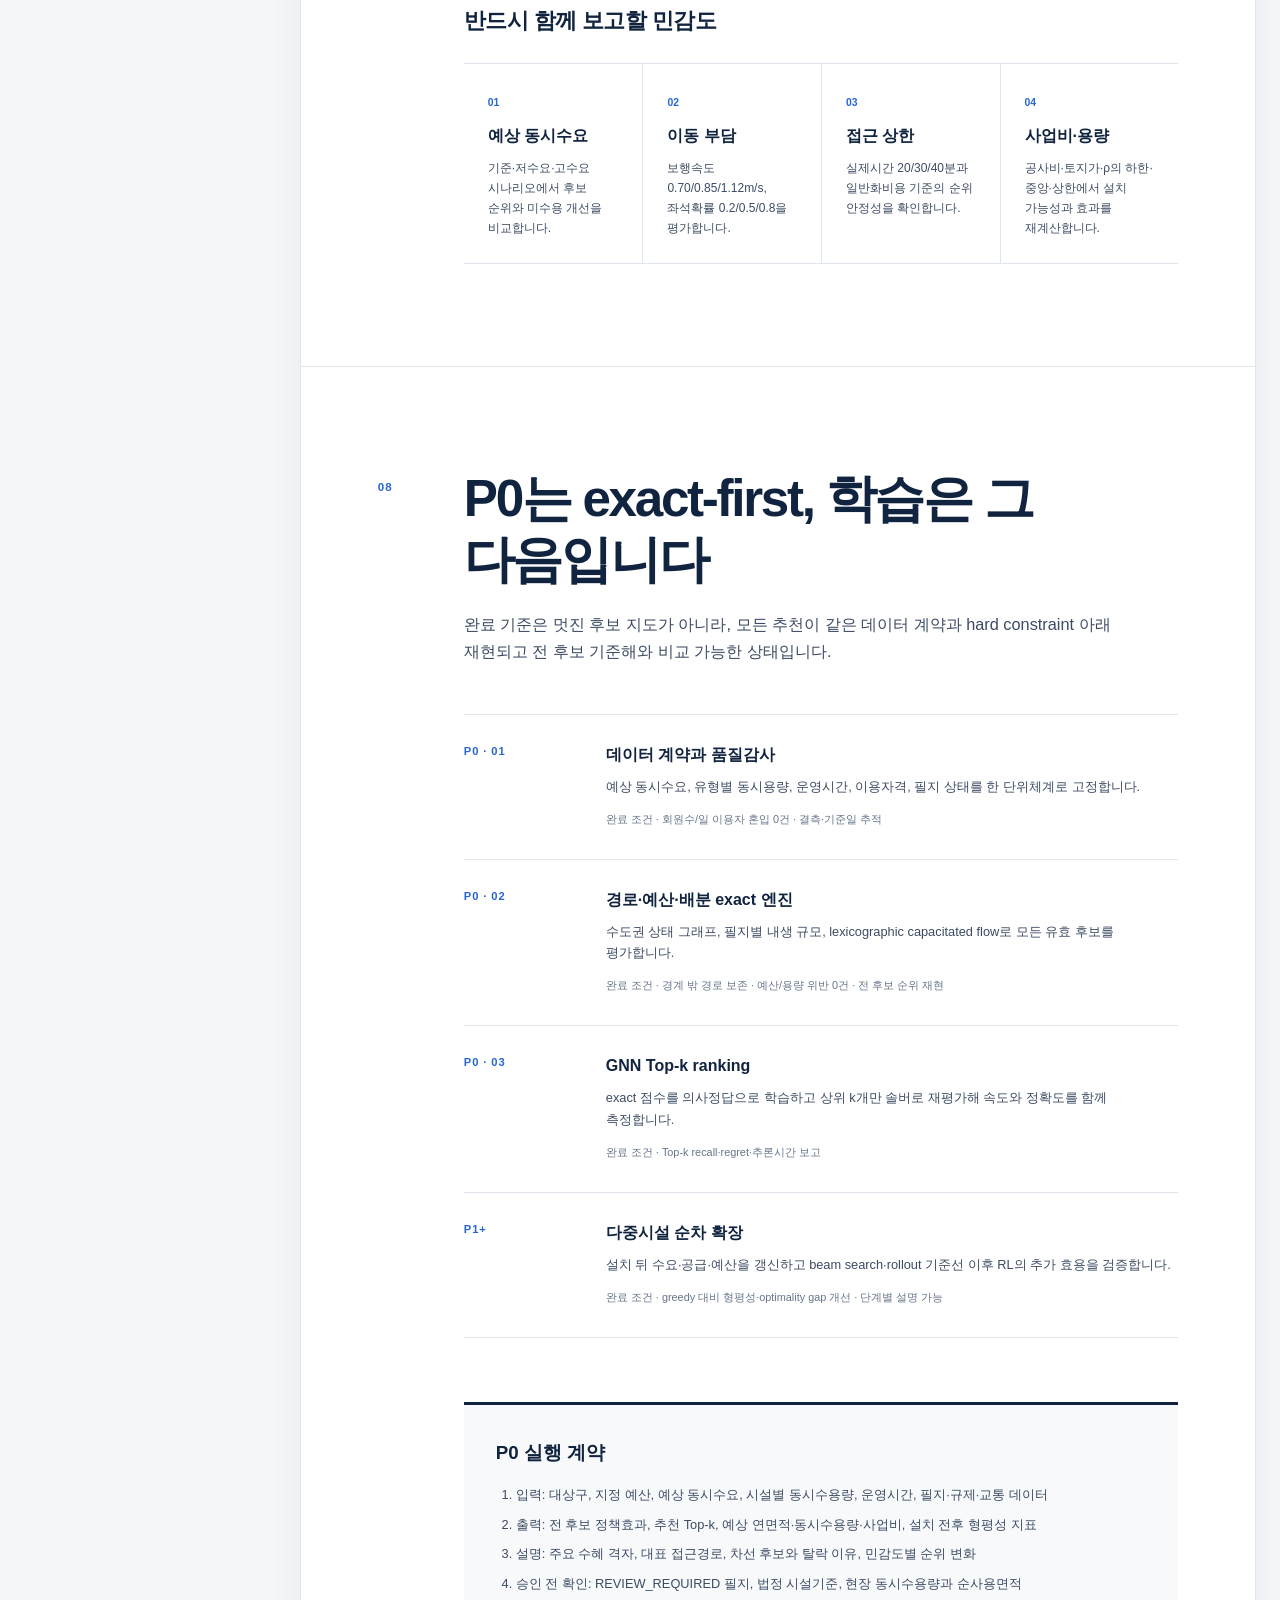
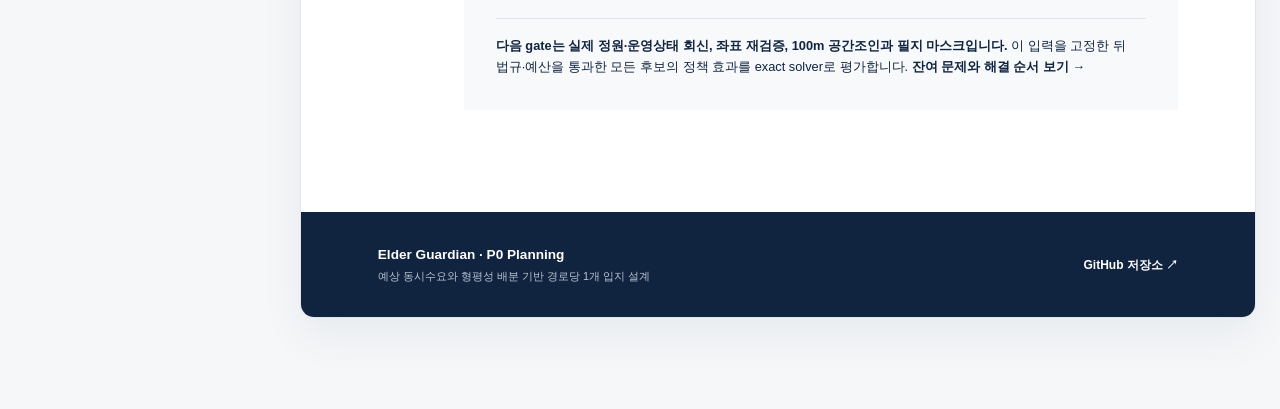
==== commit dff9fe20: "docs(data): 과거 신고정원 검토 결과 반영 현행 원천과 legacy 정원 필드의 차이, 1,162건 양수 후보, 요청표 검증 절차 문서화  P0 정합성 비교본 hash와 " ====
--- a/site/index.html
+++ b/site/index.html
@@ -167,7 +167,7 @@
 
             <aside class="caveat">
               <span>시설 데이터 현황 · 2026-07-17</span>
-              <p>서울시 경로당 3,644건의 좌표값은 모두 존재하지만 엄격 검증 완료는 2건이고 실제 운영 동시수용량은 0건입니다. 고정 8명은 공급에서 제외했으며, 자치구 회신 전에는 STRICT_UNKNOWN=0과 LEGAL_NOMINAL=20을 별도 민감도로 평가합니다. <a href="./facility-data.html"><strong>시설 데이터 감사 보기 →</strong></a></p>
+              <p>서울시 경로당 3,644건의 좌표값은 모두 존재하지만 엄격 검증 완료는 2건이고 실제 운영 동시수용량은 0건입니다. 과거 양수 신고정원 후보 1,162건은 자치구 확인용으로만 연결했고 공급에는 적용하지 않았습니다. 고정 8명은 제외했으며, 회신 전에는 STRICT_UNKNOWN=0과 LEGAL_NOMINAL=20을 별도 민감도로 평가합니다. <a href="./facility-data.html"><strong>시설 데이터 감사 보기 →</strong></a></p>
             </aside>
           </div>
         </section>
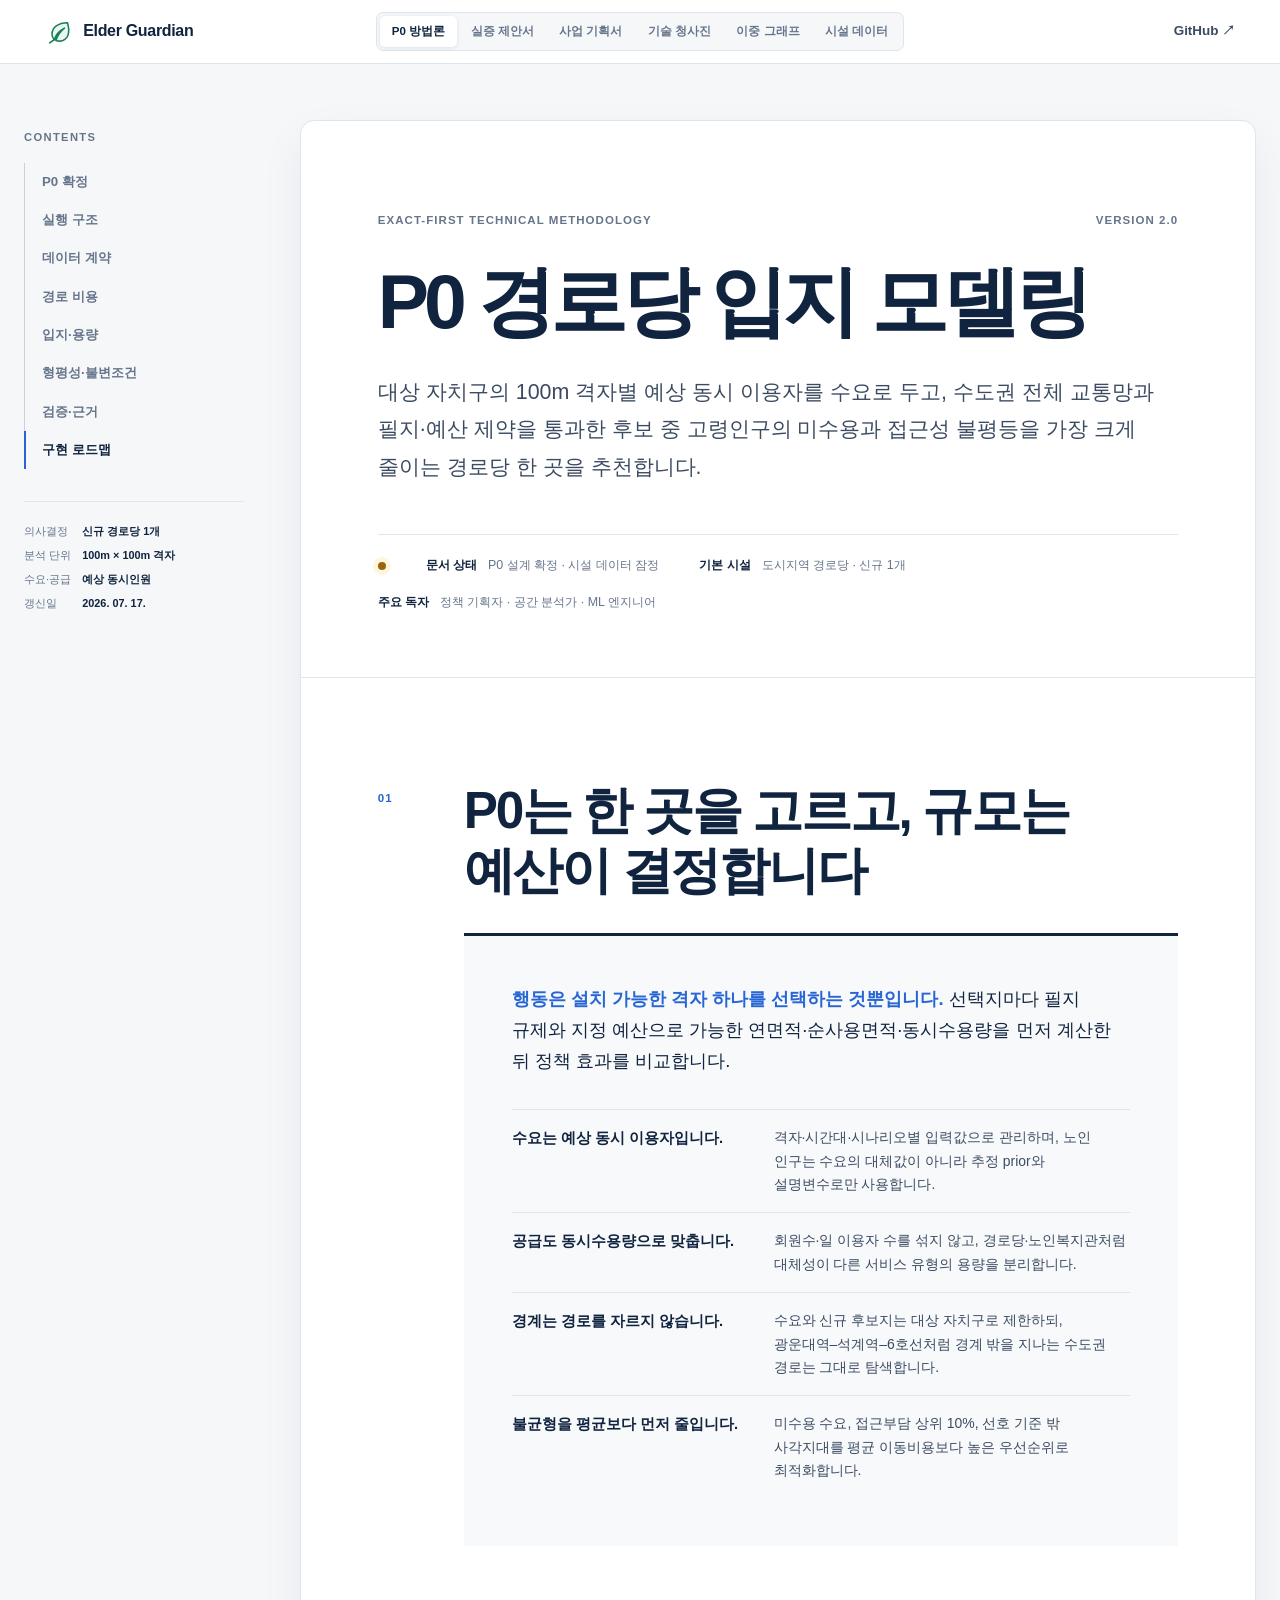
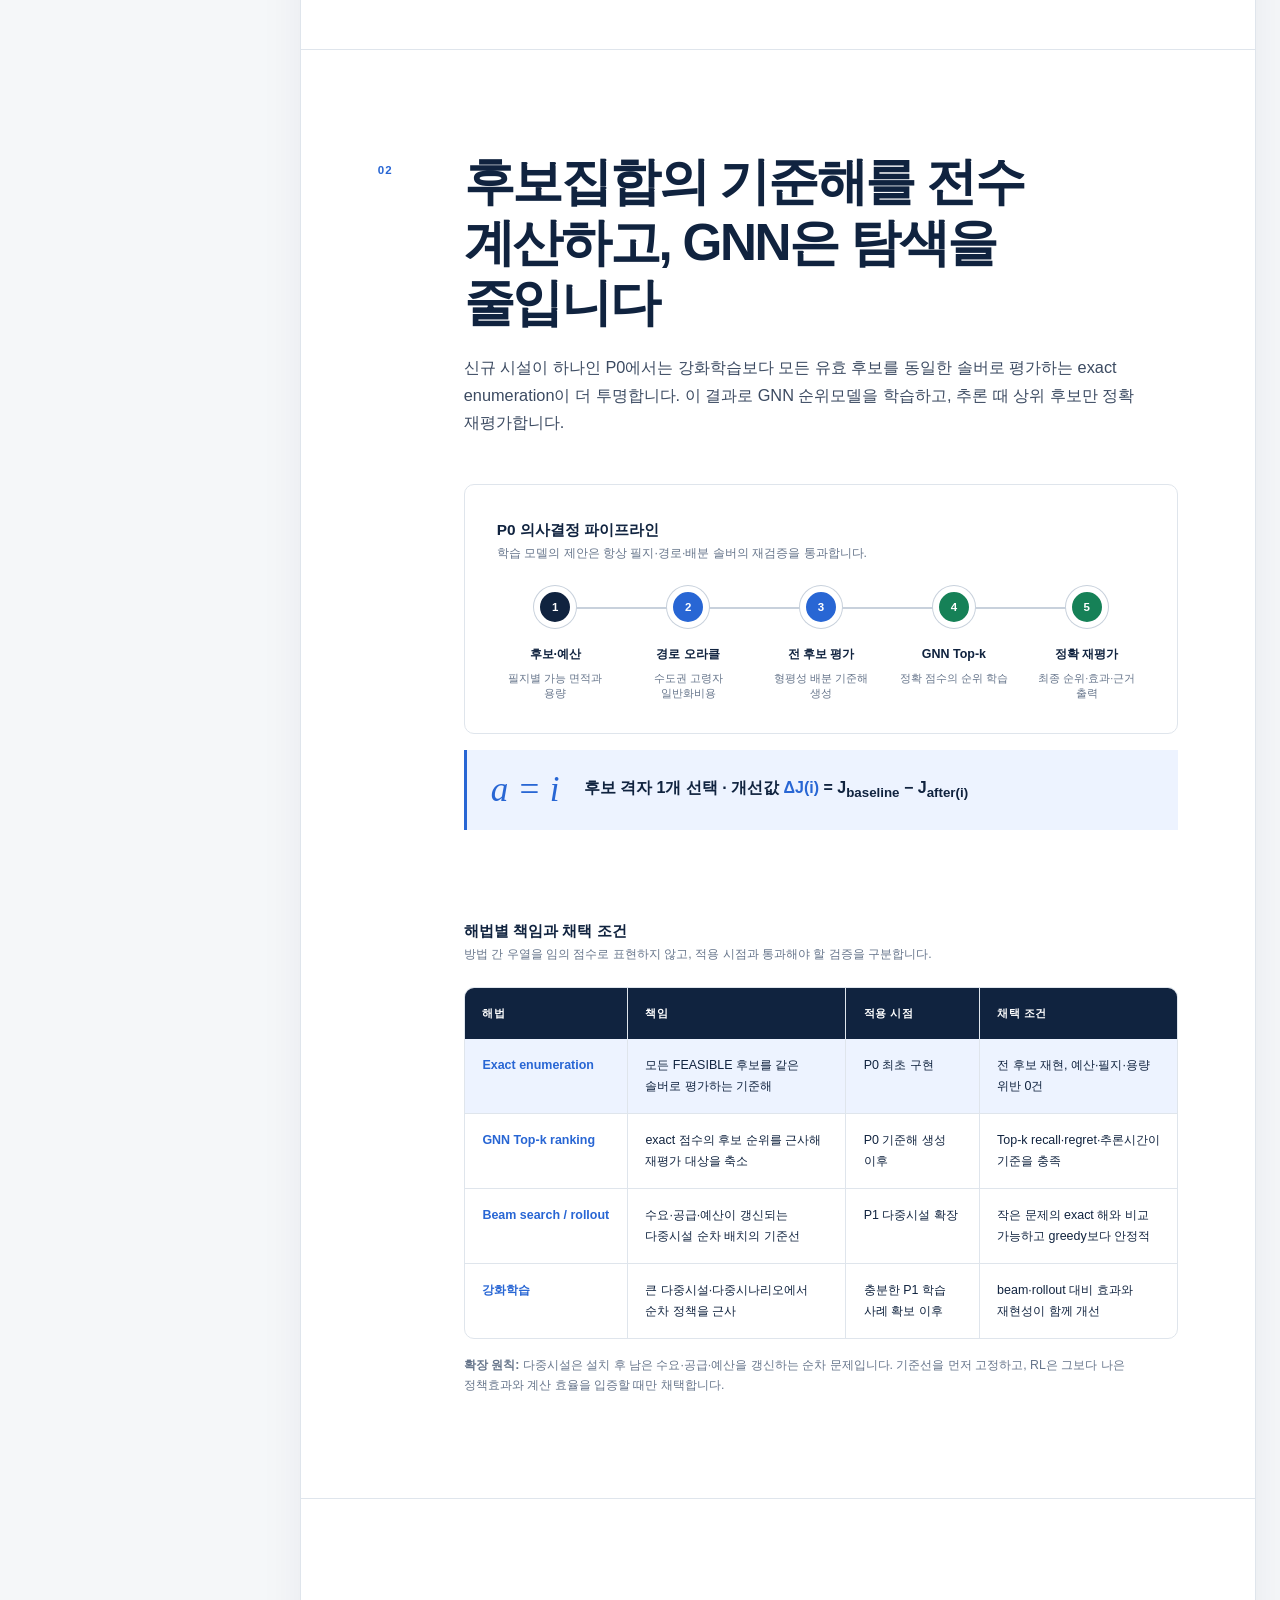
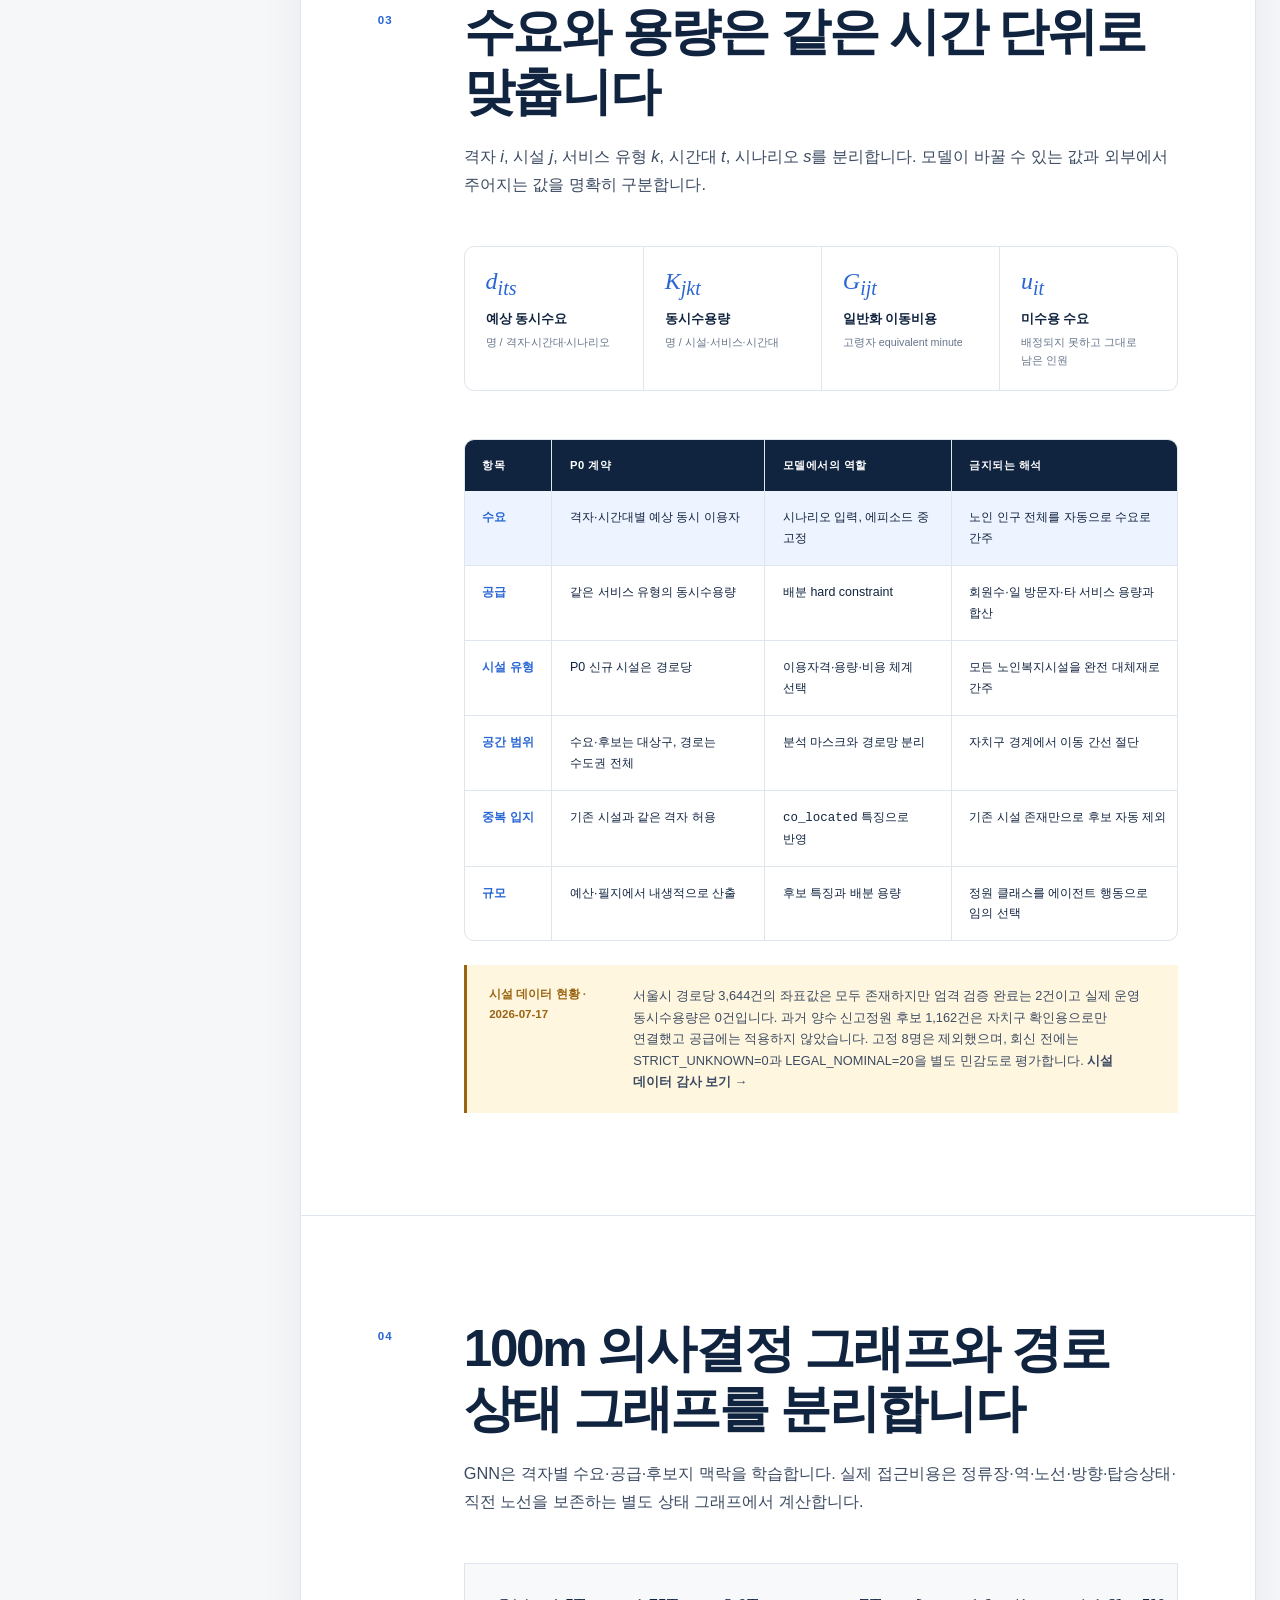
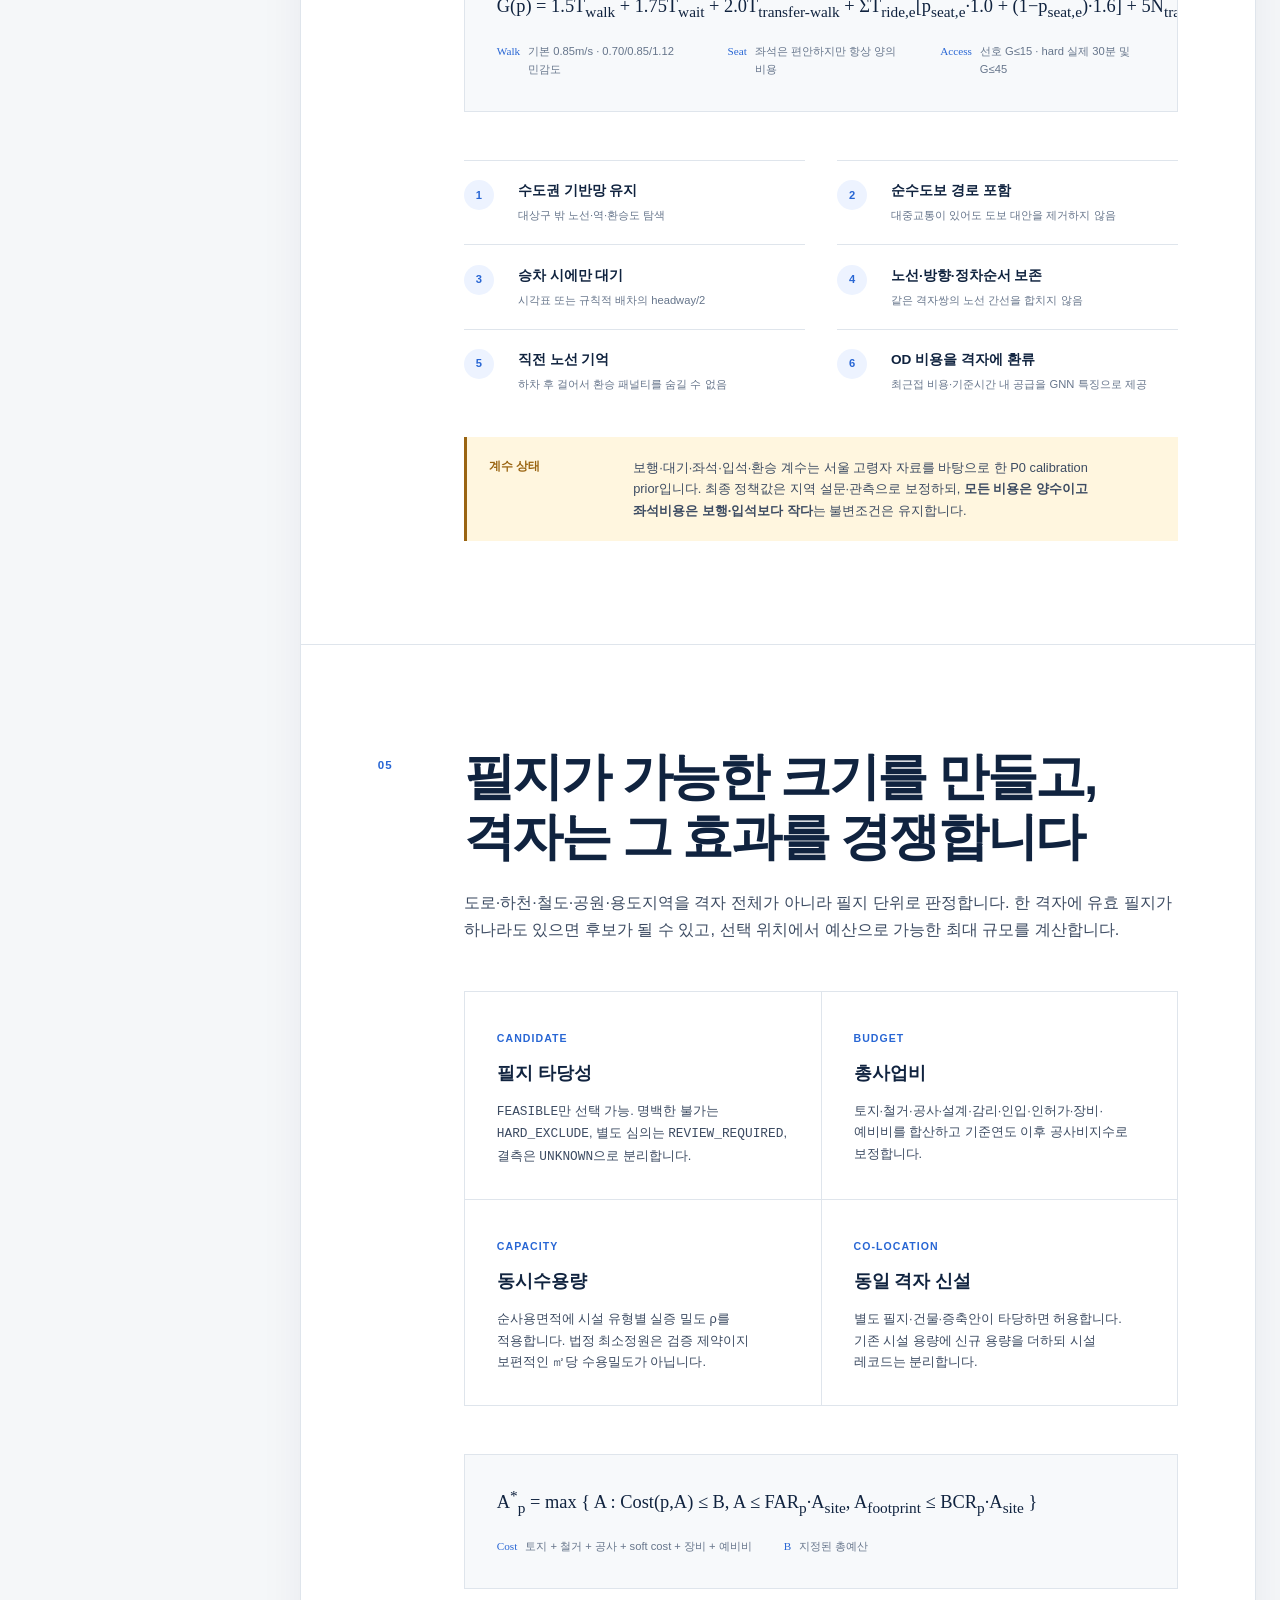
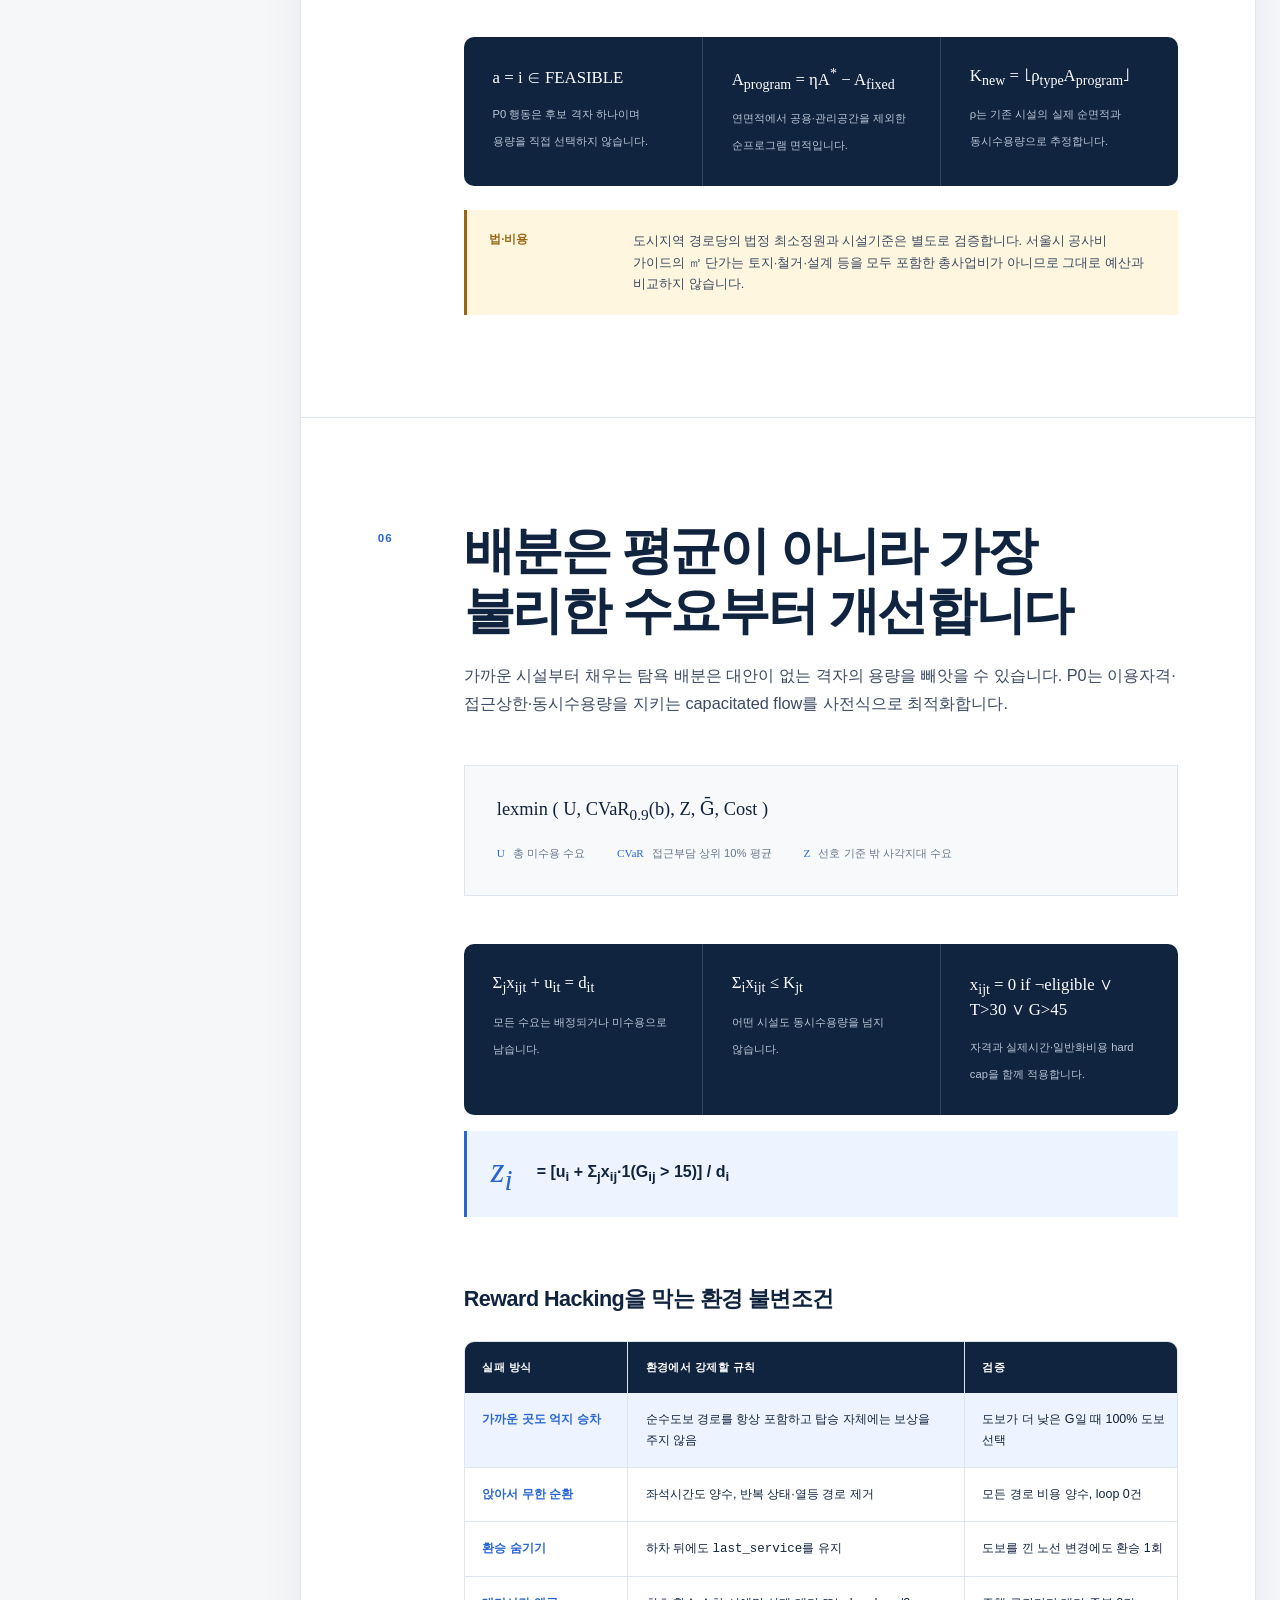
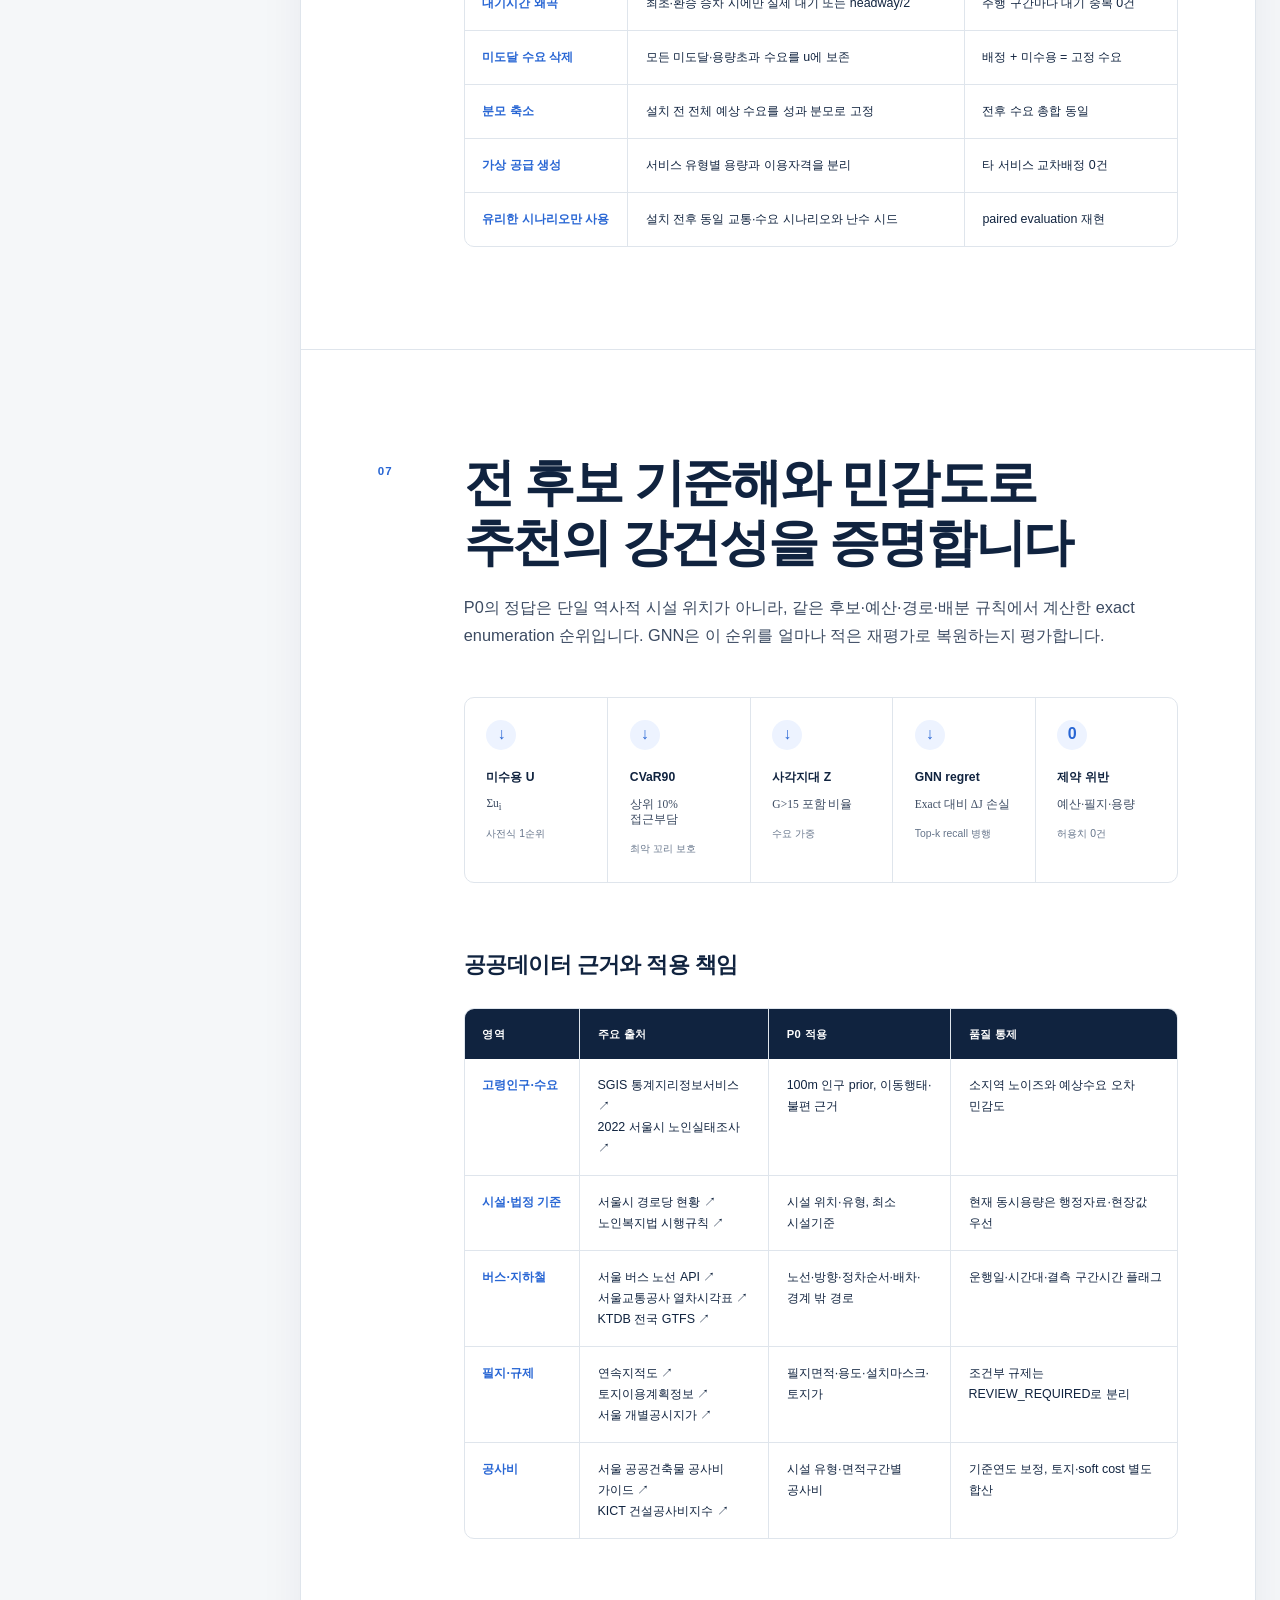
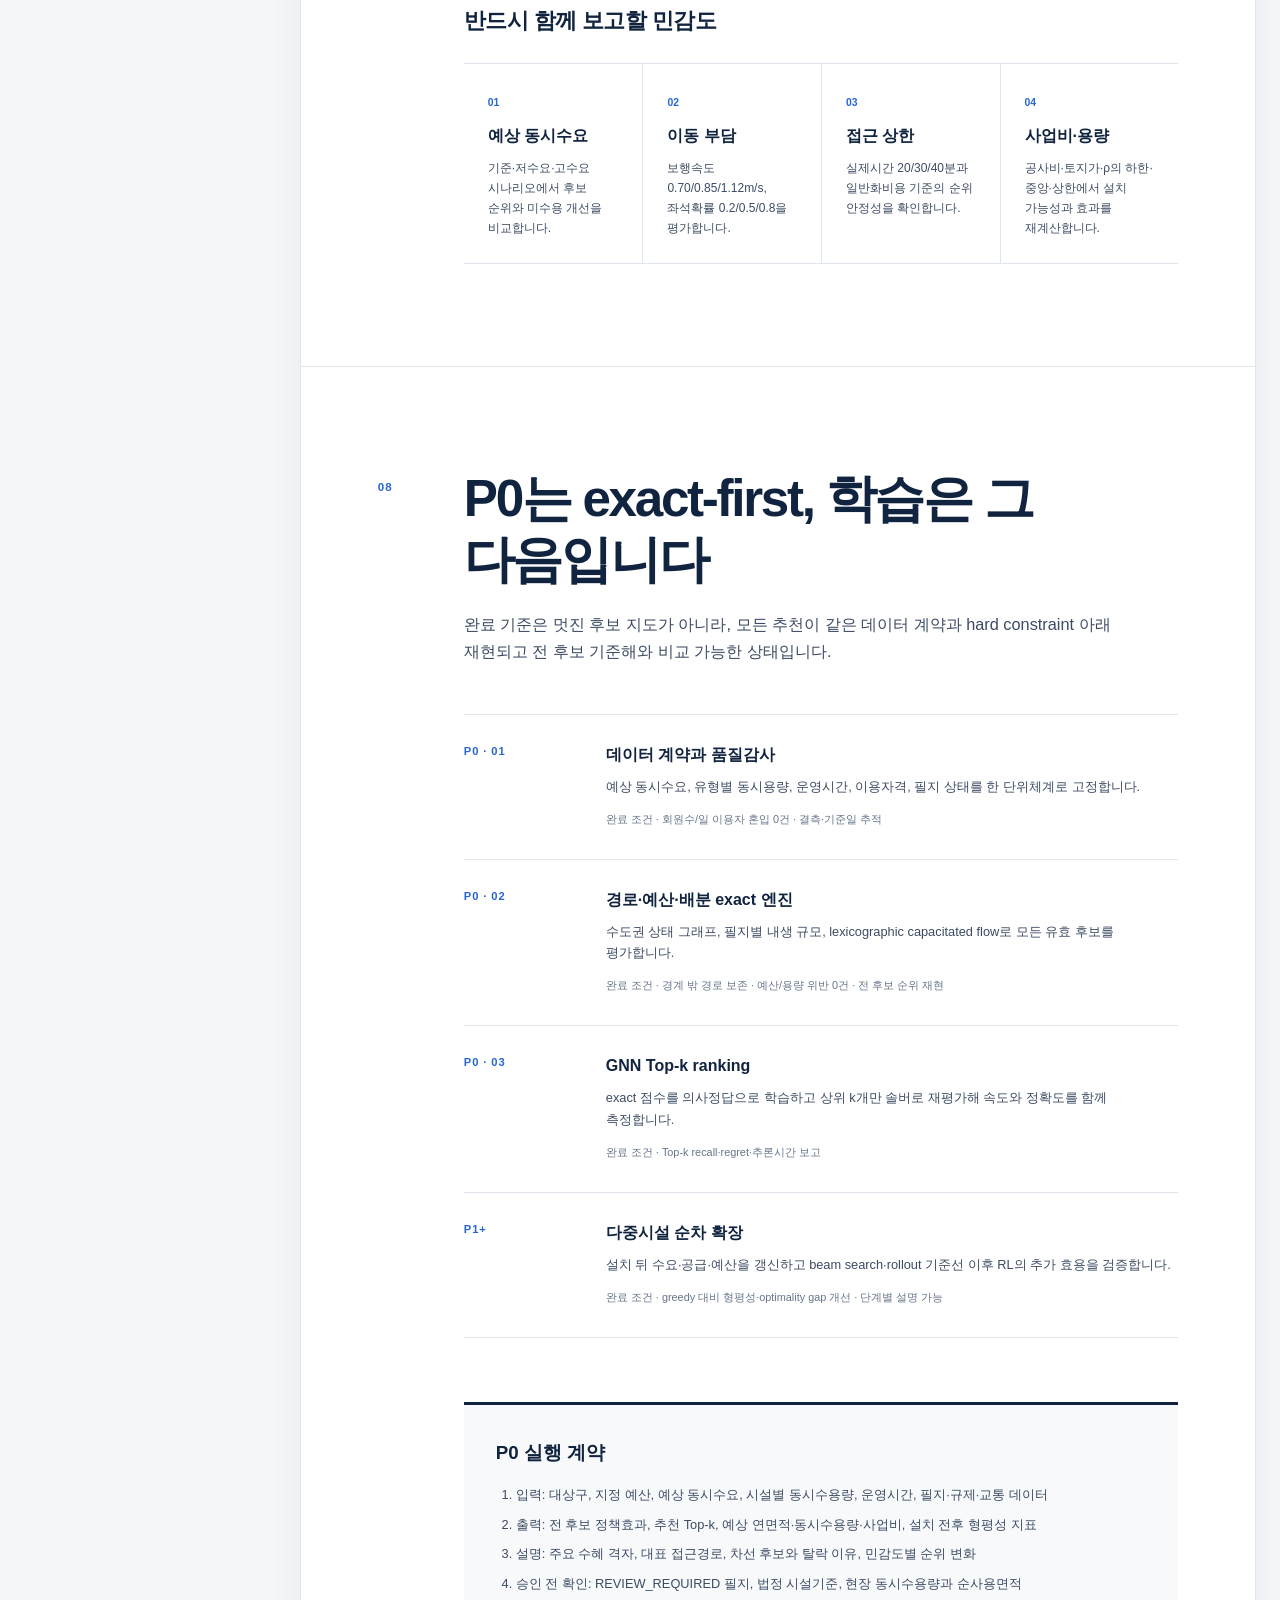
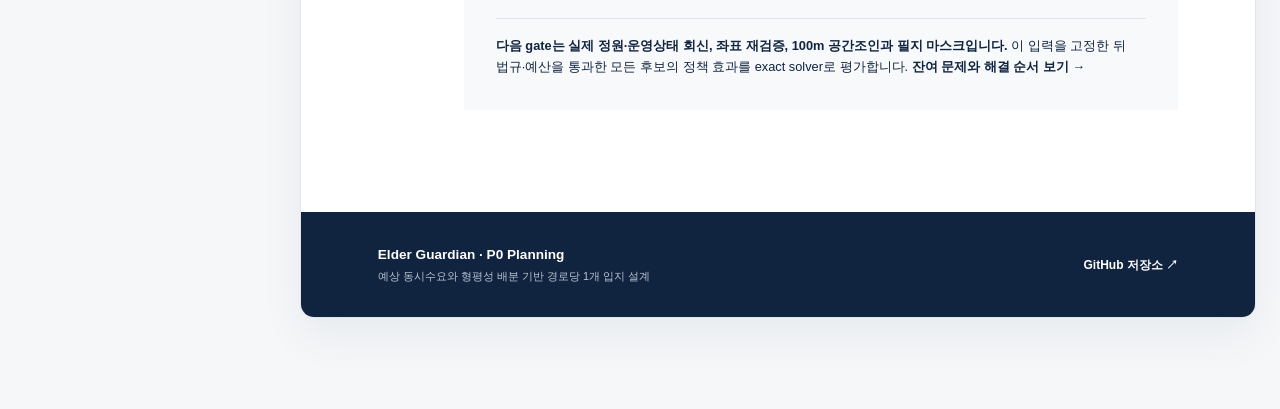
==== commit 8cb31a32: "feat(pages): P0 실증 제안서 문서군 통합 제안서 Markdown을 정적 HTML로 생성하고 여섯 문서 내비게이션과 README 빌드 계약 갱신  데스크톱·태블릿·모바일" ====
--- a/site/index.html
+++ b/site/index.html
@@ -20,6 +20,7 @@
       </a>
       <nav class="document-nav" aria-label="문서 탐색">
         <a class="active" aria-current="page" href="./index.html">P0 방법론</a>
+        <a href="./proposal.html">실증 제안서</a>
         <a href="./planning.html">사업 기획서</a>
         <a href="./technical-blueprint.html">기술 청사진</a>
         <a href="./dual-graph-recommendation.html">이중 그래프</a>
@@ -56,6 +57,7 @@
           <div class="mobile-document-nav">
             <nav class="document-nav" aria-label="문서 탐색">
               <a class="active" aria-current="page" href="./index.html">P0 방법론</a>
+              <a href="./proposal.html">실증 제안서</a>
               <a href="./planning.html">사업 기획서</a>
               <a href="./technical-blueprint.html">기술 청사진</a>
               <a href="./dual-graph-recommendation.html">이중 그래프</a>
